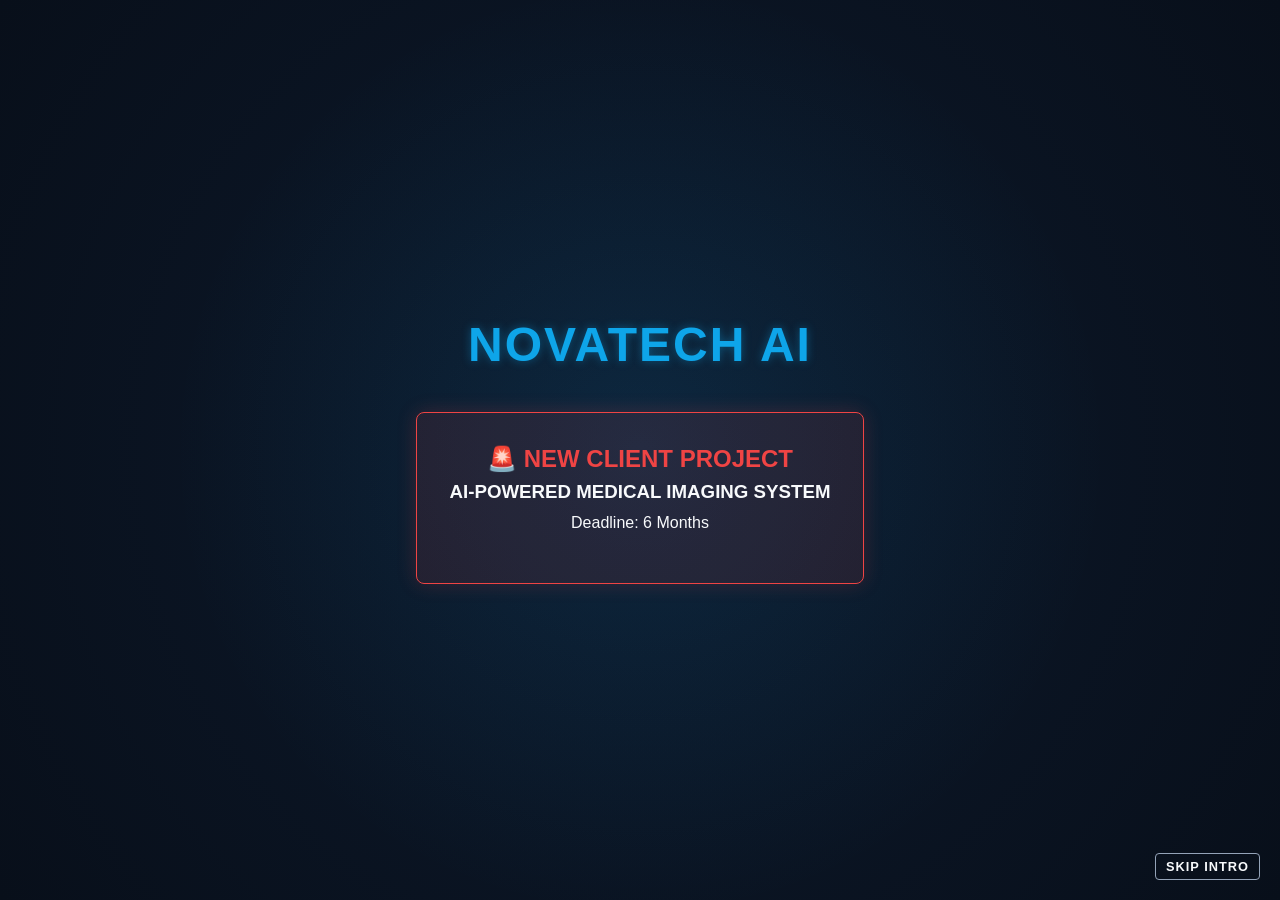
==== index.html @ 1eefa38f "Initial commit of HR COMMAND Workforce Simulation" ====
<!DOCTYPE html>
<html lang="en">
<head>
    <meta charset="UTF-8">
    <meta name="viewport" content="width=device-width, initial-scale=1.0">
    <title>HR COMMAND - NovaTech Workforce Simulation</title>
    <link rel="stylesheet" href="./css/style.css">
    <!-- No external font CDN: works fully offline. System font stack: Inter → Segoe UI → Roboto → Arial -->
</head>
<body>

    <!-- Intro Screen -->
    <div id="intro-screen" class="screen active">
        <div class="intro-content">
            <h1 class="logo">NOVATECH AI</h1>
            <div id="intro-notification" class="hidden">
                <div class="alert-box">
                    <h2>🚨 NEW CLIENT PROJECT</h2>
                    <h3>AI-POWERED MEDICAL IMAGING SYSTEM</h3>
                    <p>Deadline: 6 Months</p>
                </div>
            </div>
            <div id="intro-role" class="hidden">
                <h2>YOU ARE THE HR TEAM.</h2>
                <div class="actions">
                    <button id="btn-start-simulation" class="btn primary">START SIMULATION</button>
                </div>
            </div>
            <button id="btn-skip-intro" class="btn secondary small abs-bottom-right">SKIP INTRO</button>
        </div>
    </div>

    <!-- App Screen -->
    <div id="app-screen" class="screen hidden">
        <!-- Top Bar -->
        <header id="top-bar">
            <div class="stat-box">
                <div class="label">PROJECT</div>
                <div class="value">AI Medical Imaging</div>
            </div>
            <div class="stat-box">
                <div class="label">TIME</div>
                <div class="value" id="top-time">6 Months</div>
            </div>
            <div class="stat-box">
                <div class="label">BUDGET</div>
                <div class="value" id="top-budget">₹10,00,000</div>
            </div>
            <div class="stat-box">
                <div class="label">WORKFORCE STATUS</div>
                <div class="value" id="top-workforce">16 / 21 positions</div>
            </div>
            <button id="btn-classroom-mode" class="btn secondary small outline">CLASSROOM MODE</button>
        </header>

        <!-- Main Panel -->
        <main id="main-panel">
            <div id="dynamic-content">
                <!-- Content gets injected here by ui.js -->
            </div>
        </main>

        <!-- Terminal -->
        <footer id="terminal">
            <div id="terminal-output"></div>
            <div class="terminal-input-row">
                <span class="prompt">&gt;</span>
                <input type="text" id="command-input" placeholder="Type a command (e.g., 'help')..." autocomplete="off" spellcheck="false">
            </div>
        </footer>
    </div>

    <!-- Overlay / Modals -->
    <div id="modal-overlay" class="hidden">
        <div id="modal-content"></div>
        <button id="btn-close-modal" class="btn secondary">CLOSE</button>
    </div>

    <script src="./js/data.js"></script>
    <script src="./js/state.js"></script>
    <script src="./js/animations.js"></script>
    <script src="./js/simulation.js"></script>
    <script src="./js/ui.js"></script>
    <script src="./js/commands.js"></script>
    <script src="./js/app.js"></script>
</body>
</html>
---- css/style.css ----
:root {
    --bg-color: #080f1a;
    --panel-bg: rgba(15, 23, 42, 0.7);
    --panel-border: rgba(14, 165, 233, 0.2);
    --glass-border: rgba(255, 255, 255, 0.1);
    
    --primary: #0ea5e9;
    --primary-glow: rgba(14, 165, 233, 0.4);
    --secondary: #06b6d4;
    --success: #10b981;
    --warning: #f59e0b;
    --danger: #ef4444;
    
    --text-main: #f8fafc;
    --text-muted: #94a3b8;
    
    --font-stack: 'Inter', 'Segoe UI', Roboto, Arial, sans-serif;
}

* {
    box-sizing: border-box;
    margin: 0;
    padding: 0;
}

body {
    background-color: var(--bg-color);
    color: var(--text-main);
    font-family: var(--font-stack);
    overflow: hidden;
    display: flex;
    justify-content: center;
    align-items: center;
    height: 100vh;
    background-image: radial-gradient(circle at 50% 50%, #0d1a2d 0%, #080f1a 100%);
}

/* Base UI Components */
.hidden { display: none !important; }
.active { display: flex !important; }

.screen {
    width: 100%;
    height: 100%;
    position: absolute;
    top: 0; left: 0;
    display: flex;
    flex-direction: column;
}

/* Typography */
h1, h2, h3, h4 { font-weight: 600; margin-bottom: 0.5rem; }
h1.logo { font-weight: 800; font-size: 3rem; letter-spacing: 2px; color: var(--primary); text-shadow: 0 0 10px var(--primary-glow); }
p { margin-bottom: 1rem; line-height: 1.5; }

/* Buttons */
.btn {
    background: transparent;
    border: 1px solid var(--primary);
    color: var(--primary);
    padding: 10px 20px;
    font-size: 1rem;
    font-family: var(--font-stack);
    font-weight: 600;
    cursor: pointer;
    border-radius: 4px;
    transition: all 0.2s ease;
    text-transform: uppercase;
    letter-spacing: 1px;
}
.btn:hover:not(:disabled) {
    background: var(--primary);
    color: #fff;
    box-shadow: 0 0 15px var(--primary-glow);
}
.btn:disabled {
    opacity: 0.5;
    cursor: not-allowed;
    border-color: var(--text-muted);
    color: var(--text-muted);
}
.btn.primary {
    background: var(--primary);
    color: #fff;
}
.btn.primary:hover:not(:disabled) {
    background: #0284c7;
}
.btn.secondary { border-color: var(--text-muted); color: var(--text-main); }
.btn.secondary:hover:not(:disabled) { background: var(--text-muted); color: #000; }
.btn.small { padding: 5px 10px; font-size: 0.8rem; }
.btn.outline { background: transparent !important; }

/* Intro Screen */
#intro-screen {
    justify-content: center;
    align-items: center;
    text-align: center;
    background: radial-gradient(circle, rgba(14,165,233,0.1) 0%, transparent 60%);
}
.intro-content {
    display: flex;
    flex-direction: column;
    align-items: center;
    gap: 2rem;
    position: relative;
    width: 100%;
    height: 100%;
    justify-content: center;
}
.alert-box {
    background: rgba(239, 68, 68, 0.1);
    border: 1px solid var(--danger);
    padding: 2rem;
    border-radius: 8px;
    box-shadow: 0 0 20px rgba(239, 68, 68, 0.2);
    animation: pulse-danger 2s infinite;
}
.alert-box h2 { color: var(--danger); }
.abs-bottom-right { position: absolute; bottom: 20px; right: 20px; }

/* Top Bar */
#top-bar {
    height: 70px;
    background: var(--panel-bg);
    border-bottom: 1px solid var(--panel-border);
    display: flex;
    justify-content: space-between;
    align-items: center;
    padding: 0 2rem;
    backdrop-filter: blur(10px);
    flex-shrink: 0;
}
.stat-box { display: flex; flex-direction: column; gap: 4px; }
.stat-box .label { font-size: 0.75rem; color: var(--text-muted); text-transform: uppercase; letter-spacing: 1px; }
.stat-box .value { font-size: 1.25rem; font-weight: 600; color: var(--text-main); }

/* Main Panel */
#main-panel {
    flex: 1;
    overflow-y: auto;
    padding: 2rem;
    position: relative;
    display: flex;
    justify-content: center;
    align-items: flex-start;
}
#dynamic-content {
    width: 100%;
    max-width: 1000px;
    display: flex;
    flex-direction: column;
    gap: 1.5rem;
}

/* Glass Panels */
.panel {
    background: var(--panel-bg);
    border: 1px solid var(--glass-border);
    border-radius: 8px;
    padding: 1.5rem;
    backdrop-filter: blur(5px);
    box-shadow: 0 4px 6px rgba(0,0,0,0.3);
}
.panel-header {
    border-bottom: 1px solid var(--glass-border);
    padding-bottom: 0.5rem;
    margin-bottom: 1rem;
    color: var(--primary);
    text-transform: uppercase;
    font-size: 1.1rem;
}

/* Terminal */
#terminal {
    height: 180px;
    background: rgba(0, 0, 0, 0.8);
    border-top: 1px solid var(--primary);
    display: flex;
    flex-direction: column;
    padding: 10px 20px;
    font-family: 'Courier New', Courier, monospace;
    flex-shrink: 0;
}
#terminal-output {
    flex: 1;
    overflow-y: auto;
    display: flex;
    flex-direction: column;
    gap: 4px;
    font-size: 0.9rem;
    color: var(--secondary);
    margin-bottom: 10px;
}
.terminal-line { min-height: 1em; white-space: pre-wrap; word-break: break-word; }
.terminal-line.error { color: var(--danger); }
.terminal-line.success { color: var(--success); }
.terminal-line.warning { color: var(--warning); }
.terminal-input-row { display: flex; align-items: center; gap: 10px; }
.prompt { color: var(--primary); font-weight: bold; }
#command-input {
    flex: 1;
    background: transparent;
    border: none;
    color: #fff;
    font-family: inherit;
    font-size: 1rem;
    outline: none;
}

/* Modals */
#modal-overlay {
    position: fixed;
    top: 0; left: 0; width: 100%; height: 100%;
    background: rgba(0,0,0,0.85);
    backdrop-filter: blur(5px);
    z-index: 1000;
    display: flex;
    justify-content: center;
    align-items: flex-start;
    flex-direction: column;
    padding: 2rem;
    overflow-y: auto;
}
#modal-content {
    background: var(--panel-bg);
    border: 1px solid var(--primary);
    border-radius: 8px;
    padding: 2rem;
    max-width: 600px;
    width: 100%;
    margin: auto;
    margin-bottom: 1rem;
    box-shadow: 0 0 30px var(--primary-glow);
    max-height: 80vh;
    overflow-y: auto;
}

/* Specific UI elements */
.grid-2 { display: grid; grid-template-columns: 1fr 1fr; gap: 1rem; }
.grid-3 { display: grid; grid-template-columns: 1fr 1fr 1fr; gap: 1rem; }

.workforce-stats {
    display: flex;
    justify-content: space-around;
    align-items: center;
    padding: 1rem 0;
}
.stat-circle {
    display: flex;
    flex-direction: column;
    align-items: center;
    gap: 5px;
}
.stat-circle .num { font-size: 2.5rem; color: var(--primary); font-weight: bold; }

.skill-bar-container {
    display: flex;
    align-items: center;
    gap: 10px;
    margin-bottom: 5px;
}
.skill-label { width: 100px; font-size: 0.8rem; }
.skill-track {
    flex: 1;
    height: 8px;
    background: rgba(255,255,255,0.1);
    border-radius: 4px;
    overflow: hidden;
}
.skill-fill {
    height: 100%;
    background: var(--primary);
    width: 0%;
    transition: width 1s ease-out;
}
.skill-val { width: 30px; font-size: 0.8rem; text-align: right; }

.card {
    background: rgba(255,255,255,0.03);
    border: 1px solid var(--glass-border);
    border-radius: 6px;
    padding: 1rem;
    cursor: pointer;
    transition: all 0.2s;
}
.card:hover { border-color: var(--primary); background: rgba(14, 165, 233, 0.1); }
.card.selected { border-color: var(--success); box-shadow: 0 0 10px rgba(16, 185, 129, 0.4); }

.flex-center { display: flex; justify-content: center; align-items: center; text-align: center; }
.gap-1 { gap: 1rem; }
.gap-2 { gap: 2rem; }
.mt-1 { margin-top: 1rem; }
.text-center { text-align: center; }
.text-secondary { color: var(--secondary); }
.text-muted { color: var(--text-muted); }

/* Animations */
@keyframes pulse-danger {
    0% { box-shadow: 0 0 0 0 rgba(239, 68, 68, 0.4); }
    70% { box-shadow: 0 0 0 15px rgba(239, 68, 68, 0); }
    100% { box-shadow: 0 0 0 0 rgba(239, 68, 68, 0); }
}
@keyframes fade-in {
    from { opacity: 0; transform: translateY(10px); }
    to { opacity: 1; transform: translateY(0); }
}
.anim-fade-in { animation: fade-in 0.5s forwards; }

.text-danger { color: var(--danger); }
.text-success { color: var(--success); }
.text-warning { color: var(--warning); }
.text-primary { color: var(--primary); }

/* Classroom mode */
body.classroom-mode {
    font-size: 1.2rem;
}
body.classroom-mode .panel { padding: 2rem; }
body.classroom-mode h1, 
body.classroom-mode h2, 
body.classroom-mode h3 { font-size: 1.2em; }
body.classroom-mode #terminal { height: 250px; font-size: 1.1rem; }

.action-prompt {
    border-left: 4px solid var(--warning);
    padding: 1rem;
    background: rgba(245, 158, 11, 0.1);
    margin: 1.5rem 0;
}
.action-prompt h3 { color: var(--warning); margin-bottom: 0.5rem; text-transform: uppercase; }

/* Dashboard specifics */
.dashboard-grid {
    display: grid;
    grid-template-columns: repeat(4, 1fr);
    gap: 1rem;
}
.kpi-card {
    background: rgba(255,255,255,0.05);
    padding: 1rem;
    border-radius: 6px;
    border-left: 3px solid var(--primary);
}
.kpi-card .value { font-size: 1.8rem; font-weight: bold; margin-top: 5px; }

/* Funnel */
.funnel-stage {
    display: flex;
    justify-content: space-between;
    padding: 10px;
    background: rgba(255,255,255,0.05);
    margin-bottom: 5px;
    border-radius: 4px;
    transition: all 0.3s;
}
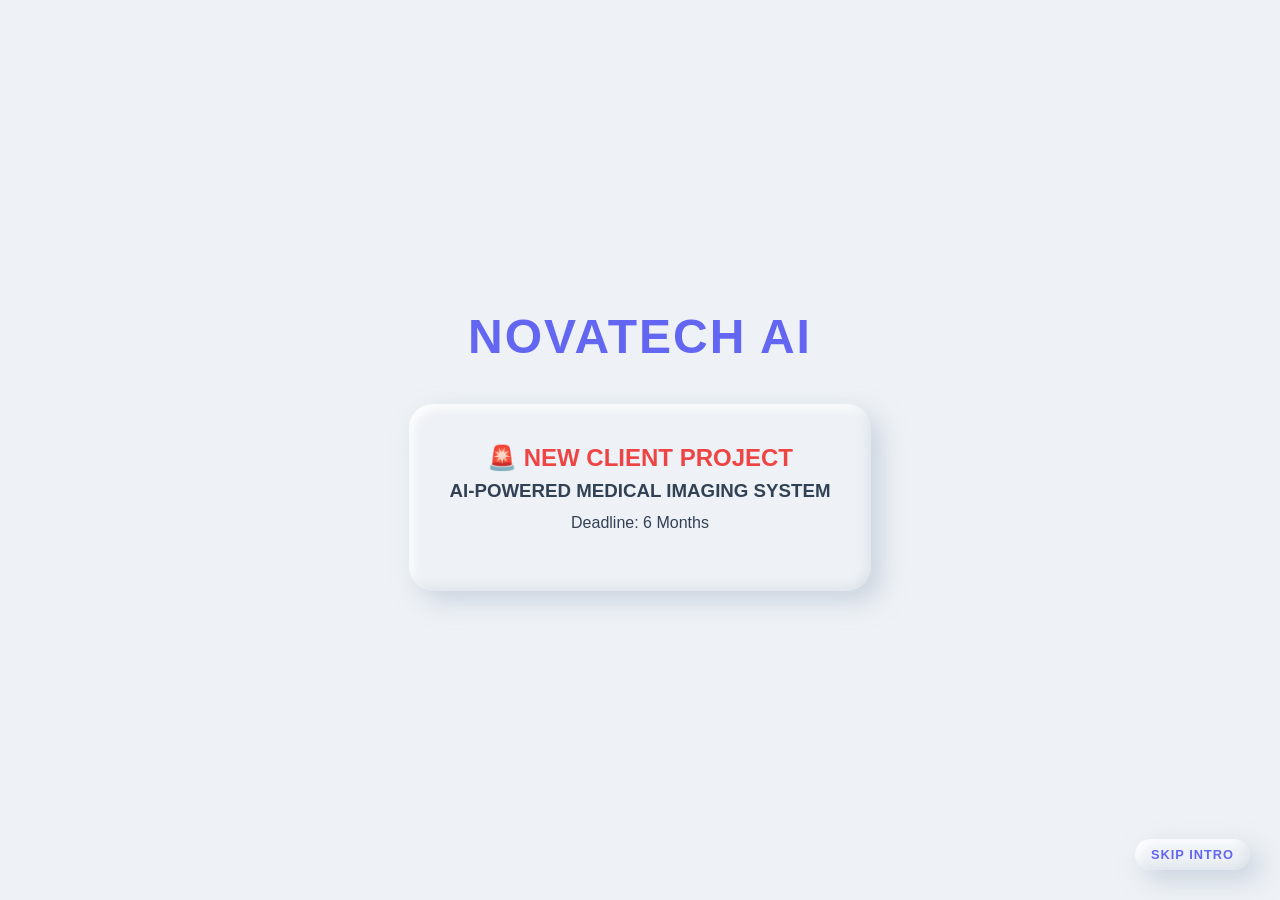
==== commit 8cea8cc9: "Update UI to claymorphism design and add employee morale feature" ====
--- a/index.html
+++ b/index.html
@@ -50,6 +50,10 @@
                 <div class="label">WORKFORCE STATUS</div>
                 <div class="value" id="top-workforce">16 / 21 positions</div>
             </div>
+            <div class="stat-box">
+                <div class="label">MORALE</div>
+                <div class="value" id="top-morale">85%</div>
+            </div>
             <button id="btn-classroom-mode" class="btn secondary small outline">CLASSROOM MODE</button>
         </header>
 
--- a/css/style.css
+++ b/css/style.css
@@ -1,19 +1,39 @@
 :root {
-    --bg-color: #080f1a;
-    --panel-bg: rgba(15, 23, 42, 0.7);
-    --panel-border: rgba(14, 165, 233, 0.2);
-    --glass-border: rgba(255, 255, 255, 0.1);
+    --bg-color: #eef2f6;
+    --panel-bg: #eef2f6;
     
-    --primary: #0ea5e9;
-    --primary-glow: rgba(14, 165, 233, 0.4);
-    --secondary: #06b6d4;
+    --primary: #10b981; /* Green from the reference toggle */
+    --primary-glow: rgba(16, 185, 129, 0.4);
+    --secondary: #6366f1; /* Indigo */
     --success: #10b981;
     --warning: #f59e0b;
     --danger: #ef4444;
     
-    --text-main: #f8fafc;
+    --text-main: #334155;
     --text-muted: #94a3b8;
     
+    --clay-radius: 24px;
+    --clay-radius-sm: 16px;
+    
+    /* Claymorphism shadows */
+    --clay-shadow: 
+        10px 10px 24px rgba(170, 182, 200, 0.5), 
+        inset -4px -4px 10px rgba(170, 182, 200, 0.25), 
+        inset 4px 4px 10px rgba(255, 255, 255, 1);
+        
+    --clay-shadow-hover: 
+        12px 12px 28px rgba(170, 182, 200, 0.6), 
+        inset -4px -4px 10px rgba(170, 182, 200, 0.25), 
+        inset 4px 4px 10px rgba(255, 255, 255, 1);
+        
+    --clay-shadow-active: 
+        inset 6px 6px 14px rgba(170, 182, 200, 0.5), 
+        inset -6px -6px 14px rgba(255, 255, 255, 1);
+        
+    --clay-shadow-flat: 
+        inset 2px 2px 5px rgba(170, 182, 200, 0.3), 
+        inset -2px -2px 5px rgba(255, 255, 255, 1);
+        
     --font-stack: 'Inter', 'Segoe UI', Roboto, Arial, sans-serif;
 }
 
@@ -32,7 +52,6 @@
     justify-content: center;
     align-items: center;
     height: 100vh;
-    background-image: radial-gradient(circle at 50% 50%, #0d1a2d 0%, #080f1a 100%);
 }
 
 /* Base UI Components */
@@ -49,54 +68,71 @@
 }
 
 /* Typography */
-h1, h2, h3, h4 { font-weight: 600; margin-bottom: 0.5rem; }
-h1.logo { font-weight: 800; font-size: 3rem; letter-spacing: 2px; color: var(--primary); text-shadow: 0 0 10px var(--primary-glow); }
-p { margin-bottom: 1rem; line-height: 1.5; }
+h1, h2, h3, h4 { font-weight: 700; margin-bottom: 0.5rem; color: var(--text-main); }
+h1.logo { font-weight: 800; font-size: 3rem; letter-spacing: 2px; color: var(--secondary); text-shadow: none; }
+p { margin-bottom: 1rem; line-height: 1.6; }
 
 /* Buttons */
 .btn {
-    background: transparent;
-    border: 1px solid var(--primary);
-    color: var(--primary);
-    padding: 10px 20px;
+    background: var(--panel-bg);
+    border: none;
+    color: var(--text-main);
+    padding: 12px 24px;
     font-size: 1rem;
     font-family: var(--font-stack);
-    font-weight: 600;
+    font-weight: 700;
     cursor: pointer;
-    border-radius: 4px;
+    border-radius: var(--clay-radius-sm);
     transition: all 0.2s ease;
     text-transform: uppercase;
     letter-spacing: 1px;
+    box-shadow: var(--clay-shadow);
 }
 .btn:hover:not(:disabled) {
-    background: var(--primary);
-    color: #fff;
-    box-shadow: 0 0 15px var(--primary-glow);
+    box-shadow: var(--clay-shadow-hover);
+    transform: translateY(-2px);
+}
+.btn:active:not(:disabled) {
+    box-shadow: var(--clay-shadow-active);
+    transform: translateY(0);
 }
 .btn:disabled {
-    opacity: 0.5;
+    opacity: 0.6;
     cursor: not-allowed;
-    border-color: var(--text-muted);
-    color: var(--text-muted);
+    box-shadow: var(--clay-shadow-flat);
 }
 .btn.primary {
     background: var(--primary);
     color: #fff;
+    /* Special clay shadow for primary colored button */
+    box-shadow: 
+        10px 10px 24px rgba(16, 185, 129, 0.3), 
+        inset -4px -4px 10px rgba(0, 0, 0, 0.1), 
+        inset 4px 4px 10px rgba(255, 255, 255, 0.4);
 }
 .btn.primary:hover:not(:disabled) {
-    background: #0284c7;
-}
-.btn.secondary { border-color: var(--text-muted); color: var(--text-main); }
-.btn.secondary:hover:not(:disabled) { background: var(--text-muted); color: #000; }
-.btn.small { padding: 5px 10px; font-size: 0.8rem; }
-.btn.outline { background: transparent !important; }
+    box-shadow: 
+        12px 12px 28px rgba(16, 185, 129, 0.4), 
+        inset -4px -4px 10px rgba(0, 0, 0, 0.1), 
+        inset 4px 4px 10px rgba(255, 255, 255, 0.4);
+}
+.btn.primary:active:not(:disabled) {
+    box-shadow: 
+        inset 6px 6px 14px rgba(0, 0, 0, 0.15), 
+        inset -6px -6px 14px rgba(255, 255, 255, 0.3);
+}
+.btn.secondary { 
+    color: var(--secondary); 
+}
+.btn.small { padding: 8px 16px; font-size: 0.8rem; }
+.btn.outline { background: transparent !important; box-shadow: none; border: 2px solid var(--secondary); color: var(--secondary); }
+.btn.outline:hover:not(:disabled) { background: var(--secondary) !important; color: #fff; }
 
 /* Intro Screen */
 #intro-screen {
     justify-content: center;
     align-items: center;
     text-align: center;
-    background: radial-gradient(circle, rgba(14,165,233,0.1) 0%, transparent 60%);
 }
 .intro-content {
     display: flex;
@@ -109,37 +145,44 @@
     justify-content: center;
 }
 .alert-box {
-    background: rgba(239, 68, 68, 0.1);
-    border: 1px solid var(--danger);
-    padding: 2rem;
-    border-radius: 8px;
-    box-shadow: 0 0 20px rgba(239, 68, 68, 0.2);
-    animation: pulse-danger 2s infinite;
+    background: var(--panel-bg);
+    border: none;
+    padding: 2.5rem;
+    border-radius: var(--clay-radius);
+    box-shadow: var(--clay-shadow);
 }
 .alert-box h2 { color: var(--danger); }
-.abs-bottom-right { position: absolute; bottom: 20px; right: 20px; }
+.abs-bottom-right { position: absolute; bottom: 30px; right: 30px; }
 
 /* Top Bar */
 #top-bar {
-    height: 70px;
-    background: var(--panel-bg);
-    border-bottom: 1px solid var(--panel-border);
+    height: 90px;
+    background: var(--panel-bg);
     display: flex;
     justify-content: space-between;
     align-items: center;
-    padding: 0 2rem;
-    backdrop-filter: blur(10px);
+    padding: 0 3rem;
     flex-shrink: 0;
-}
-.stat-box { display: flex; flex-direction: column; gap: 4px; }
-.stat-box .label { font-size: 0.75rem; color: var(--text-muted); text-transform: uppercase; letter-spacing: 1px; }
-.stat-box .value { font-size: 1.25rem; font-weight: 600; color: var(--text-main); }
+    box-shadow: 0 10px 24px rgba(170, 182, 200, 0.2);
+    z-index: 10;
+}
+.stat-box { 
+    display: flex; 
+    flex-direction: column; 
+    gap: 4px; 
+    background: var(--panel-bg);
+    padding: 10px 20px;
+    border-radius: var(--clay-radius-sm);
+    box-shadow: var(--clay-shadow-flat);
+}
+.stat-box .label { font-size: 0.75rem; color: var(--text-muted); text-transform: uppercase; font-weight: 700; letter-spacing: 1px; }
+.stat-box .value { font-size: 1.25rem; font-weight: 800; color: var(--secondary); }
 
 /* Main Panel */
 #main-panel {
     flex: 1;
     overflow-y: auto;
-    padding: 2rem;
+    padding: 3rem 2rem;
     position: relative;
     display: flex;
     justify-content: center;
@@ -147,73 +190,88 @@
 }
 #dynamic-content {
     width: 100%;
-    max-width: 1000px;
-    display: flex;
-    flex-direction: column;
-    gap: 1.5rem;
-}
-
-/* Glass Panels */
+    max-width: 1100px;
+    display: flex;
+    flex-direction: column;
+    gap: 2rem;
+}
+
+/* Clay Panels */
 .panel {
     background: var(--panel-bg);
-    border: 1px solid var(--glass-border);
-    border-radius: 8px;
-    padding: 1.5rem;
-    backdrop-filter: blur(5px);
-    box-shadow: 0 4px 6px rgba(0,0,0,0.3);
+    border: none;
+    border-radius: var(--clay-radius);
+    padding: 2.5rem;
+    box-shadow: var(--clay-shadow);
 }
 .panel-header {
-    border-bottom: 1px solid var(--glass-border);
-    padding-bottom: 0.5rem;
-    margin-bottom: 1rem;
-    color: var(--primary);
+    border-bottom: 2px solid rgba(170, 182, 200, 0.2);
+    padding-bottom: 1rem;
+    margin-bottom: 1.5rem;
+    color: var(--secondary);
     text-transform: uppercase;
-    font-size: 1.1rem;
+    font-size: 1.2rem;
+    font-weight: 800;
 }
 
 /* Terminal */
 #terminal {
-    height: 180px;
-    background: rgba(0, 0, 0, 0.8);
-    border-top: 1px solid var(--primary);
-    display: flex;
-    flex-direction: column;
-    padding: 10px 20px;
+    height: 220px;
+    background: var(--panel-bg);
+    border-top: none;
+    box-shadow: 0 -10px 24px rgba(170, 182, 200, 0.3);
+    display: flex;
+    flex-direction: column;
+    padding: 20px 30px;
     font-family: 'Courier New', Courier, monospace;
     flex-shrink: 0;
+    z-index: 10;
 }
 #terminal-output {
     flex: 1;
     overflow-y: auto;
     display: flex;
     flex-direction: column;
-    gap: 4px;
-    font-size: 0.9rem;
-    color: var(--secondary);
-    margin-bottom: 10px;
+    gap: 6px;
+    font-size: 0.95rem;
+    color: var(--text-main);
+    margin-bottom: 15px;
+    background: var(--bg-color);
+    padding: 15px;
+    border-radius: var(--clay-radius-sm);
+    box-shadow: var(--clay-shadow-active);
 }
 .terminal-line { min-height: 1em; white-space: pre-wrap; word-break: break-word; }
-.terminal-line.error { color: var(--danger); }
-.terminal-line.success { color: var(--success); }
-.terminal-line.warning { color: var(--warning); }
-.terminal-input-row { display: flex; align-items: center; gap: 10px; }
-.prompt { color: var(--primary); font-weight: bold; }
+.terminal-line.error { color: var(--danger); font-weight: bold; }
+.terminal-line.success { color: var(--success); font-weight: bold; }
+.terminal-line.warning { color: var(--warning); font-weight: bold; }
+.terminal-input-row { 
+    display: flex; 
+    align-items: center; 
+    gap: 15px;
+    background: var(--bg-color);
+    padding: 10px 20px;
+    border-radius: var(--clay-radius-sm);
+    box-shadow: var(--clay-shadow-flat);
+}
+.prompt { color: var(--secondary); font-weight: bold; font-size: 1.2rem; }
 #command-input {
     flex: 1;
     background: transparent;
     border: none;
-    color: #fff;
+    color: var(--text-main);
     font-family: inherit;
-    font-size: 1rem;
+    font-size: 1.1rem;
     outline: none;
+    font-weight: 600;
 }
 
 /* Modals */
 #modal-overlay {
     position: fixed;
     top: 0; left: 0; width: 100%; height: 100%;
-    background: rgba(0,0,0,0.85);
-    backdrop-filter: blur(5px);
+    background: rgba(238, 242, 246, 0.85);
+    backdrop-filter: blur(10px);
     z-index: 1000;
     display: flex;
     justify-content: center;
@@ -224,68 +282,93 @@
 }
 #modal-content {
     background: var(--panel-bg);
-    border: 1px solid var(--primary);
-    border-radius: 8px;
-    padding: 2rem;
-    max-width: 600px;
+    border: none;
+    border-radius: var(--clay-radius);
+    padding: 3rem;
+    max-width: 650px;
     width: 100%;
     margin: auto;
-    margin-bottom: 1rem;
-    box-shadow: 0 0 30px var(--primary-glow);
-    max-height: 80vh;
+    margin-bottom: 1.5rem;
+    box-shadow: var(--clay-shadow);
+    max-height: 85vh;
     overflow-y: auto;
 }
 
 /* Specific UI elements */
-.grid-2 { display: grid; grid-template-columns: 1fr 1fr; gap: 1rem; }
-.grid-3 { display: grid; grid-template-columns: 1fr 1fr 1fr; gap: 1rem; }
+.grid-2 { display: grid; grid-template-columns: 1fr 1fr; gap: 2rem; }
+.grid-3 { display: grid; grid-template-columns: 1fr 1fr 1fr; gap: 2rem; }
 
 .workforce-stats {
     display: flex;
     justify-content: space-around;
     align-items: center;
-    padding: 1rem 0;
+    padding: 1.5rem 0;
 }
 .stat-circle {
     display: flex;
     flex-direction: column;
     align-items: center;
+    justify-content: center;
     gap: 5px;
-}
-.stat-circle .num { font-size: 2.5rem; color: var(--primary); font-weight: bold; }
+    width: 90px;
+    height: 90px;
+    background: var(--panel-bg);
+    border-radius: 50%;
+    box-shadow: var(--clay-shadow);
+}
+.stat-circle .num { font-size: 1.8rem; color: var(--secondary); font-weight: 800; }
+.stat-circle .label { font-size: 0.7rem; color: var(--text-muted); font-weight: 700;}
 
 .skill-bar-container {
     display: flex;
     align-items: center;
-    gap: 10px;
-    margin-bottom: 5px;
-}
-.skill-label { width: 100px; font-size: 0.8rem; }
+    gap: 15px;
+    margin-bottom: 12px;
+}
+.skill-label { width: 110px; font-size: 0.85rem; font-weight: 600; color: var(--text-main); }
 .skill-track {
     flex: 1;
-    height: 8px;
-    background: rgba(255,255,255,0.1);
-    border-radius: 4px;
+    height: 14px;
+    background: var(--bg-color);
+    border-radius: 7px;
     overflow: hidden;
+    box-shadow: var(--clay-shadow-active);
 }
 .skill-fill {
     height: 100%;
     background: var(--primary);
     width: 0%;
-    transition: width 1s ease-out;
-}
-.skill-val { width: 30px; font-size: 0.8rem; text-align: right; }
+    transition: width 1s cubic-bezier(0.4, 0, 0.2, 1);
+    border-radius: 7px;
+    box-shadow: 
+        inset -2px -2px 5px rgba(0,0,0,0.1),
+        inset 2px 2px 5px rgba(255,255,255,0.4);
+}
+.skill-val { width: 35px; font-size: 0.85rem; text-align: right; font-weight: 700; color: var(--text-muted); }
 
 .card {
-    background: rgba(255,255,255,0.03);
-    border: 1px solid var(--glass-border);
-    border-radius: 6px;
-    padding: 1rem;
+    background: var(--panel-bg);
+    border: none;
+    border-radius: var(--clay-radius-sm);
+    padding: 1.5rem;
     cursor: pointer;
-    transition: all 0.2s;
-}
-.card:hover { border-color: var(--primary); background: rgba(14, 165, 233, 0.1); }
-.card.selected { border-color: var(--success); box-shadow: 0 0 10px rgba(16, 185, 129, 0.4); }
+    transition: all 0.3s cubic-bezier(0.4, 0, 0.2, 1);
+    box-shadow: var(--clay-shadow);
+}
+.card:hover { 
+    box-shadow: var(--clay-shadow-hover);
+    transform: translateY(-4px);
+}
+.card:active {
+    box-shadow: var(--clay-shadow-active);
+    transform: translateY(0);
+}
+.card.selected { 
+    box-shadow: 
+        10px 10px 24px rgba(16, 185, 129, 0.2), 
+        inset -4px -4px 10px rgba(0, 0, 0, 0.05), 
+        inset 4px 4px 10px rgba(255, 255, 255, 1);
+}
 
 .flex-center { display: flex; justify-content: center; align-items: center; text-align: center; }
 .gap-1 { gap: 1rem; }
@@ -294,63 +377,67 @@
 .text-center { text-align: center; }
 .text-secondary { color: var(--secondary); }
 .text-muted { color: var(--text-muted); }
-
-/* Animations */
-@keyframes pulse-danger {
-    0% { box-shadow: 0 0 0 0 rgba(239, 68, 68, 0.4); }
-    70% { box-shadow: 0 0 0 15px rgba(239, 68, 68, 0); }
-    100% { box-shadow: 0 0 0 0 rgba(239, 68, 68, 0); }
-}
-@keyframes fade-in {
-    from { opacity: 0; transform: translateY(10px); }
-    to { opacity: 1; transform: translateY(0); }
-}
-.anim-fade-in { animation: fade-in 0.5s forwards; }
-
 .text-danger { color: var(--danger); }
 .text-success { color: var(--success); }
 .text-warning { color: var(--warning); }
 .text-primary { color: var(--primary); }
 
+/* Animations */
+@keyframes fade-in {
+    from { opacity: 0; transform: translateY(15px); }
+    to { opacity: 1; transform: translateY(0); }
+}
+.anim-fade-in { animation: fade-in 0.6s cubic-bezier(0.4, 0, 0.2, 1) forwards; }
+
 /* Classroom mode */
 body.classroom-mode {
-    font-size: 1.2rem;
-}
-body.classroom-mode .panel { padding: 2rem; }
+    font-size: 1.25rem;
+}
+body.classroom-mode .panel { padding: 3rem; }
 body.classroom-mode h1, 
 body.classroom-mode h2, 
-body.classroom-mode h3 { font-size: 1.2em; }
-body.classroom-mode #terminal { height: 250px; font-size: 1.1rem; }
+body.classroom-mode h3 { font-size: 1.3em; }
+body.classroom-mode #terminal { height: 280px; font-size: 1.15rem; }
+body.classroom-mode .btn { font-size: 1.1rem; padding: 14px 28px; }
 
 .action-prompt {
-    border-left: 4px solid var(--warning);
-    padding: 1rem;
-    background: rgba(245, 158, 11, 0.1);
-    margin: 1.5rem 0;
-}
-.action-prompt h3 { color: var(--warning); margin-bottom: 0.5rem; text-transform: uppercase; }
+    background: var(--panel-bg);
+    padding: 2rem;
+    margin: 2rem 0;
+    border-radius: var(--clay-radius);
+    box-shadow: var(--clay-shadow);
+}
+.action-prompt h3 { color: var(--secondary); margin-bottom: 0.8rem; text-transform: uppercase; }
 
 /* Dashboard specifics */
 .dashboard-grid {
     display: grid;
     grid-template-columns: repeat(4, 1fr);
-    gap: 1rem;
+    gap: 1.5rem;
 }
 .kpi-card {
-    background: rgba(255,255,255,0.05);
-    padding: 1rem;
-    border-radius: 6px;
-    border-left: 3px solid var(--primary);
-}
-.kpi-card .value { font-size: 1.8rem; font-weight: bold; margin-top: 5px; }
+    background: var(--panel-bg);
+    padding: 1.5rem;
+    border-radius: var(--clay-radius-sm);
+    box-shadow: var(--clay-shadow);
+    display: flex;
+    flex-direction: column;
+    align-items: center;
+    text-align: center;
+}
+.kpi-card .label { color: var(--text-muted); font-size: 0.85rem; font-weight: 700; text-transform: uppercase; margin-bottom: 8px;}
+.kpi-card .value { font-size: 2.2rem; font-weight: 800; }
 
 /* Funnel */
 .funnel-stage {
     display: flex;
     justify-content: space-between;
-    padding: 10px;
-    background: rgba(255,255,255,0.05);
-    margin-bottom: 5px;
-    border-radius: 4px;
-    transition: all 0.3s;
-}
+    align-items: center;
+    padding: 15px 20px;
+    background: var(--panel-bg);
+    margin-bottom: 12px;
+    border-radius: var(--clay-radius-sm);
+    box-shadow: var(--clay-shadow-flat);
+    font-weight: 600;
+}
+.funnel-stage span:first-child { color: var(--text-muted); }
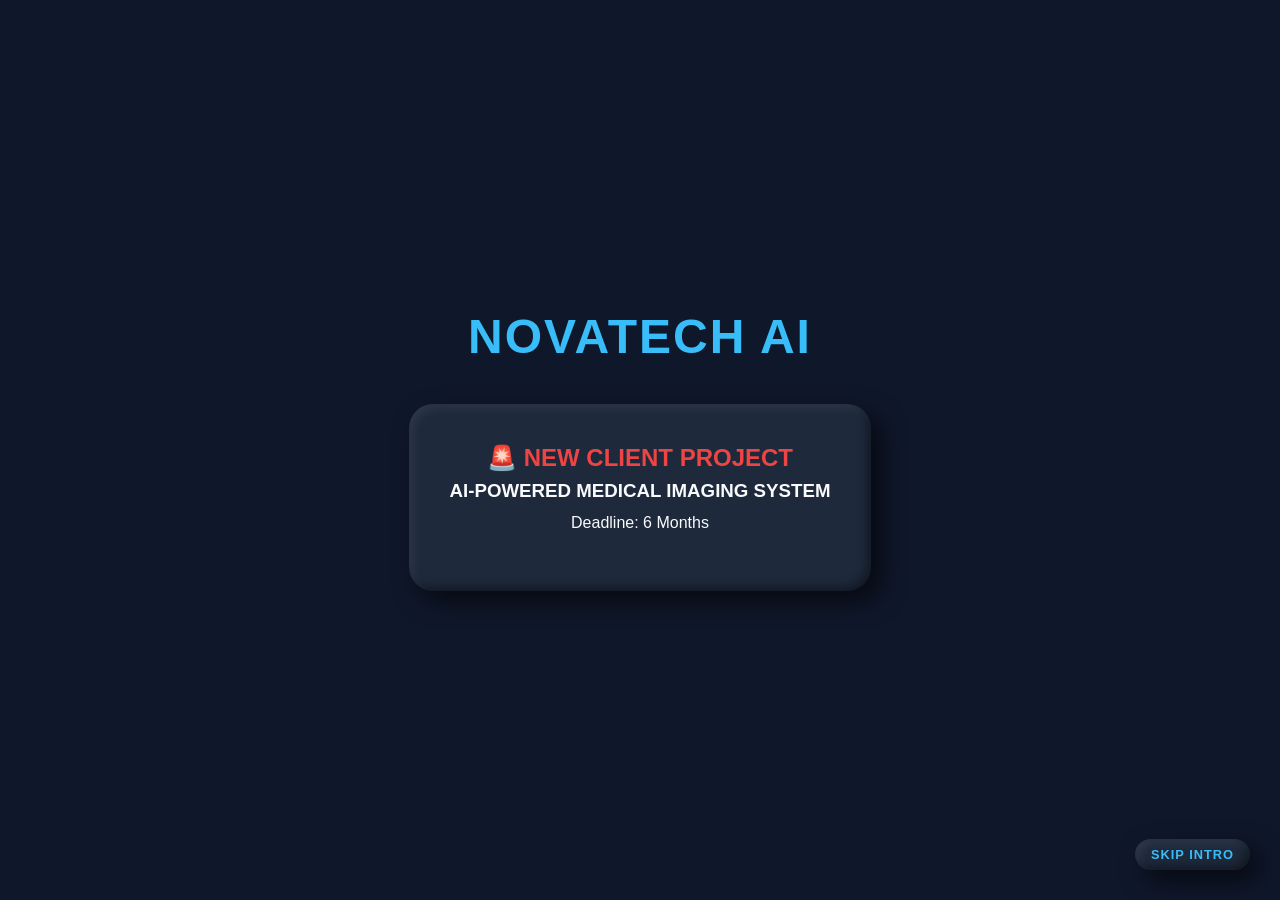
==== commit 6f46c1fa: "Update colors for projector contrast and add terminal toggle" ====
--- a/index.html
+++ b/index.html
@@ -54,7 +54,10 @@
                 <div class="label">MORALE</div>
                 <div class="value" id="top-morale">85%</div>
             </div>
-            <button id="btn-classroom-mode" class="btn secondary small outline">CLASSROOM MODE</button>
+            <div style="display:flex; gap:10px;">
+                <button id="btn-toggle-terminal" class="btn secondary small outline">💻 TERMINAL</button>
+                <button id="btn-classroom-mode" class="btn secondary small outline">CLASSROOM MODE</button>
+            </div>
         </header>
 
         <!-- Main Panel -->
--- a/css/style.css
+++ b/css/style.css
@@ -1,38 +1,38 @@
 :root {
-    --bg-color: #eef2f6;
-    --panel-bg: #eef2f6;
-    
-    --primary: #10b981; /* Green from the reference toggle */
+    --bg-color: #0f172a; /* Slate 900 */
+    --panel-bg: #1e293b; /* Slate 800 */
+    
+    --primary: #10b981; 
     --primary-glow: rgba(16, 185, 129, 0.4);
-    --secondary: #6366f1; /* Indigo */
+    --secondary: #38bdf8; /* Sky blue for contrast */
     --success: #10b981;
     --warning: #f59e0b;
     --danger: #ef4444;
     
-    --text-main: #334155;
+    --text-main: #f8fafc;
     --text-muted: #94a3b8;
     
     --clay-radius: 24px;
     --clay-radius-sm: 16px;
     
-    /* Claymorphism shadows */
+    /* Claymorphism shadows optimized for dark mode (Projector friendly) */
     --clay-shadow: 
-        10px 10px 24px rgba(170, 182, 200, 0.5), 
-        inset -4px -4px 10px rgba(170, 182, 200, 0.25), 
-        inset 4px 4px 10px rgba(255, 255, 255, 1);
+        10px 10px 24px rgba(0, 0, 0, 0.6), 
+        inset -4px -4px 10px rgba(0, 0, 0, 0.4), 
+        inset 4px 4px 10px rgba(255, 255, 255, 0.08);
         
     --clay-shadow-hover: 
-        12px 12px 28px rgba(170, 182, 200, 0.6), 
-        inset -4px -4px 10px rgba(170, 182, 200, 0.25), 
-        inset 4px 4px 10px rgba(255, 255, 255, 1);
+        12px 12px 28px rgba(0, 0, 0, 0.7), 
+        inset -4px -4px 10px rgba(0, 0, 0, 0.4), 
+        inset 4px 4px 10px rgba(255, 255, 255, 0.1);
         
     --clay-shadow-active: 
-        inset 6px 6px 14px rgba(170, 182, 200, 0.5), 
-        inset -6px -6px 14px rgba(255, 255, 255, 1);
+        inset 6px 6px 14px rgba(0, 0, 0, 0.6), 
+        inset -6px -6px 14px rgba(255, 255, 255, 0.05);
         
     --clay-shadow-flat: 
-        inset 2px 2px 5px rgba(170, 182, 200, 0.3), 
-        inset -2px -2px 5px rgba(255, 255, 255, 1);
+        inset 2px 2px 5px rgba(0, 0, 0, 0.5), 
+        inset -2px -2px 5px rgba(255, 255, 255, 0.05);
         
     --font-stack: 'Inter', 'Segoe UI', Roboto, Arial, sans-serif;
 }
@@ -106,20 +106,20 @@
     color: #fff;
     /* Special clay shadow for primary colored button */
     box-shadow: 
-        10px 10px 24px rgba(16, 185, 129, 0.3), 
-        inset -4px -4px 10px rgba(0, 0, 0, 0.1), 
-        inset 4px 4px 10px rgba(255, 255, 255, 0.4);
+        10px 10px 24px rgba(0, 0, 0, 0.4), 
+        inset -4px -4px 10px rgba(0, 0, 0, 0.2), 
+        inset 4px 4px 10px rgba(255, 255, 255, 0.2);
 }
 .btn.primary:hover:not(:disabled) {
     box-shadow: 
-        12px 12px 28px rgba(16, 185, 129, 0.4), 
-        inset -4px -4px 10px rgba(0, 0, 0, 0.1), 
-        inset 4px 4px 10px rgba(255, 255, 255, 0.4);
+        12px 12px 28px rgba(0, 0, 0, 0.5), 
+        inset -4px -4px 10px rgba(0, 0, 0, 0.2), 
+        inset 4px 4px 10px rgba(255, 255, 255, 0.3);
 }
 .btn.primary:active:not(:disabled) {
     box-shadow: 
-        inset 6px 6px 14px rgba(0, 0, 0, 0.15), 
-        inset -6px -6px 14px rgba(255, 255, 255, 0.3);
+        inset 6px 6px 14px rgba(0, 0, 0, 0.3), 
+        inset -6px -6px 14px rgba(255, 255, 255, 0.1);
 }
 .btn.secondary { 
     color: var(--secondary); 
@@ -441,3 +441,33 @@
     font-weight: 600;
 }
 .funnel-stage span:first-child { color: var(--text-muted); }
+
+/* Mobile Responsiveness */
+@media (max-width: 850px) {
+    #top-bar { padding: 10px; height: auto; flex-wrap: wrap; gap: 10px; justify-content: center; }
+    .stat-box { padding: 5px 10px; }
+    .stat-box .value { font-size: 1rem; }
+    .stat-box .label { font-size: 0.6rem; }
+    h1.logo { font-size: 2rem; }
+    
+    #main-panel { padding: 1rem; }
+    .panel { padding: 1.5rem; }
+    
+    .grid-2, .grid-3 { grid-template-columns: 1fr !important; gap: 1rem; }
+    
+    #terminal { height: 250px; padding: 10px; }
+    .prompt { font-size: 1rem; }
+    #command-input { font-size: 0.95rem; }
+    
+    .dashboard-grid { grid-template-columns: repeat(2, 1fr) !important; gap: 1rem; }
+    
+    #modal-content { padding: 1.5rem; }
+}
+
+@media (max-width: 480px) {
+    .dashboard-grid { grid-template-columns: 1fr !important; }
+    .stat-circle { width: 70px; height: 70px; }
+    .stat-circle .num { font-size: 1.4rem; }
+    .btn { width: 100%; margin-bottom: 5px; }
+}
+
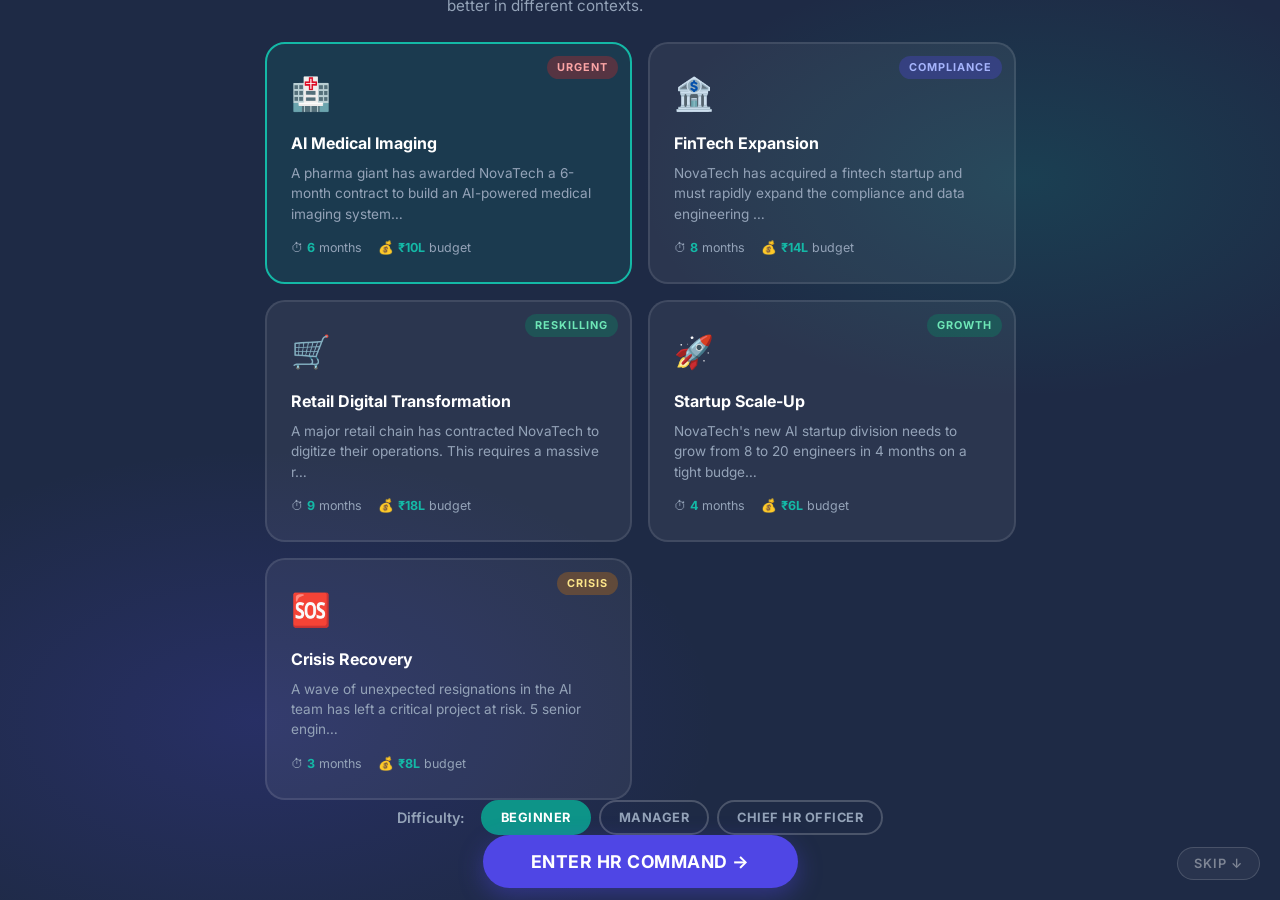
==== commit 3def02d6: "MAJOR: Complete rebuild — NOVA HR COMMAND Strategy Simulator - 5 full scenarios (AI Medical, FinTech" ====
--- a/index.html
+++ b/index.html
@@ -3,92 +3,202 @@
 <head>
     <meta charset="UTF-8">
     <meta name="viewport" content="width=device-width, initial-scale=1.0">
-    <title>HR COMMAND - NovaTech Workforce Simulation</title>
+    <title>NOVA HR COMMAND — Workforce Strategy Simulator</title>
+    <meta name="description" content="An interactive HR strategy simulator for college Business Intelligence seminars. Play as HR Manager of NovaTech and solve real workforce challenges.">
     <link rel="stylesheet" href="./css/style.css">
-    <!-- No external font CDN: works fully offline. System font stack: Inter → Segoe UI → Roboto → Arial -->
+    <!-- Google Fonts via preconnect for performance, with system fallback -->
+    <link rel="preconnect" href="https://fonts.googleapis.com">
+    <link rel="preconnect" href="https://fonts.gstatic.com" crossorigin>
+    <link href="https://fonts.googleapis.com/css2?family=Inter:wght@400;500;600;700;800&display=swap" rel="stylesheet">
 </head>
 <body>
 
-    <!-- Intro Screen -->
-    <div id="intro-screen" class="screen active">
-        <div class="intro-content">
-            <h1 class="logo">NOVATECH AI</h1>
-            <div id="intro-notification" class="hidden">
-                <div class="alert-box">
-                    <h2>🚨 NEW CLIENT PROJECT</h2>
-                    <h3>AI-POWERED MEDICAL IMAGING SYSTEM</h3>
-                    <p>Deadline: 6 Months</p>
-                </div>
-            </div>
-            <div id="intro-role" class="hidden">
-                <h2>YOU ARE THE HR TEAM.</h2>
-                <div class="actions">
-                    <button id="btn-start-simulation" class="btn primary">START SIMULATION</button>
-                </div>
-            </div>
-            <button id="btn-skip-intro" class="btn secondary small abs-bottom-right">SKIP INTRO</button>
+<!-- ═══════════════════════════════════════════
+     INTRO SCREEN
+═══════════════════════════════════════════ -->
+<div id="intro-screen" class="screen active">
+    <div class="intro-bg"></div>
+    <div class="intro-content">
+        <div id="intro-logo" class="intro-logo hidden">
+            <div class="logo-badge">NOVA</div>
+            <div class="logo-text">HR <span>COMMAND</span></div>
+            <div class="logo-sub">Workforce Strategy Simulator</div>
+        </div>
+
+        <div id="intro-scenario-picker" class="hidden">
+            <h2 class="intro-pick-title">Choose Your Scenario</h2>
+            <p class="intro-pick-sub">Each scenario presents a unique HR challenge. Different strategies work better in different contexts.</p>
+            <div class="scenario-grid" id="scenario-grid"></div>
+            <div class="intro-difficulty">
+                <span class="intro-pick-label">Difficulty:</span>
+                <div class="diff-btns">
+                    <button class="diff-btn active" data-diff="beginner">BEGINNER</button>
+                    <button class="diff-btn" data-diff="manager">MANAGER</button>
+                    <button class="diff-btn" data-diff="chro">CHIEF HR OFFICER</button>
+                </div>
+            </div>
+            <div class="intro-actions">
+                <button id="btn-start-simulation" class="btn-hero">ENTER HR COMMAND →</button>
+                <button id="btn-random-scenario" class="btn-secondary-outline">🎲 RANDOM SCENARIO</button>
+            </div>
+        </div>
+
+        <div id="intro-journey" class="hidden">
+            <h3 class="journey-title">MY HR JOURNEY</h3>
+            <div id="journey-stats" class="journey-stats"></div>
         </div>
     </div>
-
-    <!-- App Screen -->
-    <div id="app-screen" class="screen hidden">
-        <!-- Top Bar -->
+    <button id="btn-skip-intro" class="skip-btn">SKIP ↓</button>
+</div>
+
+<!-- ═══════════════════════════════════════════
+     APP SCREEN
+═══════════════════════════════════════════ -->
+<div id="app-screen" class="screen hidden">
+
+    <!-- SIDEBAR -->
+    <aside id="sidebar">
+        <div class="sidebar-brand">
+            <div class="sidebar-logo">NOVA</div>
+            <div class="sidebar-brand-text">HR COMMAND</div>
+        </div>
+        <nav class="sidebar-nav" id="sidebar-nav">
+            <a href="#" class="nav-item" data-phase="1" id="nav-1">
+                <span class="nav-icon">📋</span>
+                <span class="nav-label">Business Demand</span>
+            </a>
+            <a href="#" class="nav-item" data-phase="2" id="nav-2">
+                <span class="nav-icon">📊</span>
+                <span class="nav-label">Workforce Planning</span>
+            </a>
+            <a href="#" class="nav-item" data-phase="3" id="nav-3">
+                <span class="nav-icon">🔍</span>
+                <span class="nav-label">Talent Intelligence</span>
+            </a>
+            <a href="#" class="nav-item" data-phase="4" id="nav-4">
+                <span class="nav-icon">🎯</span>
+                <span class="nav-label">HR Strategy</span>
+            </a>
+            <a href="#" class="nav-item" data-phase="5" id="nav-5">
+                <span class="nav-icon">🌐</span>
+                <span class="nav-label">Recruitment</span>
+            </a>
+            <a href="#" class="nav-item" data-phase="6" id="nav-6">
+                <span class="nav-icon">👥</span>
+                <span class="nav-label">Selection</span>
+            </a>
+            <a href="#" class="nav-item" data-phase="7" id="nav-7">
+                <span class="nav-icon">🎓</span>
+                <span class="nav-label">Training &amp; Dev</span>
+            </a>
+            <a href="#" class="nav-item" data-phase="8" id="nav-8">
+                <span class="nav-icon">⚡</span>
+                <span class="nav-label">HR Events</span>
+            </a>
+            <a href="#" class="nav-item" data-phase="9" id="nav-9">
+                <span class="nav-icon">📈</span>
+                <span class="nav-label">Final Report</span>
+            </a>
+        </nav>
+        <div class="sidebar-footer">
+            <button id="btn-classroom-mode" class="sidebar-action-btn">🎓 Classroom Mode</button>
+            <button id="btn-toggle-terminal" class="sidebar-action-btn">💻 Terminal</button>
+            <button id="btn-reset" class="sidebar-action-btn danger">↩ Restart</button>
+        </div>
+    </aside>
+
+    <!-- MAIN AREA -->
+    <div class="app-main" id="app-main">
+
+        <!-- TOP BAR -->
         <header id="top-bar">
-            <div class="stat-box">
-                <div class="label">PROJECT</div>
-                <div class="value">AI Medical Imaging</div>
-            </div>
-            <div class="stat-box">
-                <div class="label">TIME</div>
-                <div class="value" id="top-time">6 Months</div>
-            </div>
-            <div class="stat-box">
-                <div class="label">BUDGET</div>
-                <div class="value" id="top-budget">₹10,00,000</div>
-            </div>
-            <div class="stat-box">
-                <div class="label">WORKFORCE STATUS</div>
-                <div class="value" id="top-workforce">16 / 21 positions</div>
-            </div>
-            <div class="stat-box">
-                <div class="label">MORALE</div>
-                <div class="value" id="top-morale">85%</div>
-            </div>
-            <div style="display:flex; gap:10px;">
-                <button id="btn-toggle-terminal" class="btn secondary small outline">💻 TERMINAL</button>
-                <button id="btn-classroom-mode" class="btn secondary small outline">CLASSROOM MODE</button>
+            <div class="topbar-left">
+                <button id="btn-sidebar-toggle" class="sidebar-toggle-btn" aria-label="Toggle Sidebar">☰</button>
+                <div id="scenario-badge" class="scenario-badge"></div>
+                <div id="phase-label" class="phase-label">Phase 1 — Business Demand</div>
+            </div>
+            <div class="topbar-kpis">
+                <div class="kpi-pill" id="kpi-budget">
+                    <span class="kpi-icon">💰</span>
+                    <span class="kpi-label">Budget</span>
+                    <span class="kpi-val" id="kpi-budget-val">₹10,00,000</span>
+                </div>
+                <div class="kpi-pill" id="kpi-time">
+                    <span class="kpi-icon">⏱</span>
+                    <span class="kpi-label">Time</span>
+                    <span class="kpi-val" id="kpi-time-val">6 Months</span>
+                </div>
+                <div class="kpi-pill" id="kpi-morale">
+                    <span class="kpi-icon">💚</span>
+                    <span class="kpi-label">Morale</span>
+                    <span class="kpi-val" id="kpi-morale-val">85%</span>
+                </div>
+                <div class="kpi-pill" id="kpi-readiness">
+                    <span class="kpi-icon">🎯</span>
+                    <span class="kpi-label">Readiness</span>
+                    <span class="kpi-val" id="kpi-readiness-val">0%</span>
+                </div>
             </div>
         </header>
 
-        <!-- Main Panel -->
+        <!-- TIMELINE BAR -->
+        <div id="timeline-bar">
+            <div class="timeline-track" id="timeline-track"></div>
+        </div>
+
+        <!-- MAIN CONTENT -->
         <main id="main-panel">
-            <div id="dynamic-content">
-                <!-- Content gets injected here by ui.js -->
-            </div>
+            <div id="dynamic-content"></div>
         </main>
 
-        <!-- Terminal -->
-        <footer id="terminal">
+        <!-- OBJECTIVE BAR -->
+        <div id="objective-bar">
+            <span class="obj-label">CURRENT OBJECTIVE</span>
+            <span id="objective-text">Review the incoming business demand and understand what NovaTech needs.</span>
+        </div>
+
+        <!-- TERMINAL (hidden by default) -->
+        <footer id="terminal" class="hidden">
+            <div class="terminal-header">
+                <span class="terminal-title">⚡ ADVANCED COMMAND MODE</span>
+                <span class="terminal-hint">Type <strong>help</strong> for commands</span>
+            </div>
             <div id="terminal-output"></div>
             <div class="terminal-input-row">
                 <span class="prompt">&gt;</span>
-                <input type="text" id="command-input" placeholder="Type a command (e.g., 'help')..." autocomplete="off" spellcheck="false">
+                <input type="text" id="command-input" placeholder="enter command..." autocomplete="off" spellcheck="false">
             </div>
         </footer>
     </div>
 
-    <!-- Overlay / Modals -->
-    <div id="modal-overlay" class="hidden">
+    <!-- RIGHT SCORECARD PANEL (desktop only) -->
+    <aside id="scorecard-panel">
+        <div class="scorecard-title">LIVE SCORECARD</div>
+        <div class="scorecard-items" id="scorecard-items"></div>
+        <div class="event-feed-title">EVENT LOG</div>
+        <div class="event-feed" id="event-feed"></div>
+    </aside>
+</div>
+
+<!-- MODAL OVERLAY -->
+<div id="modal-overlay" class="hidden">
+    <div id="modal-box">
+        <button id="btn-close-modal" class="modal-close">✕</button>
         <div id="modal-content"></div>
-        <button id="btn-close-modal" class="btn secondary">CLOSE</button>
     </div>
-
-    <script src="./js/data.js"></script>
-    <script src="./js/state.js"></script>
-    <script src="./js/animations.js"></script>
-    <script src="./js/simulation.js"></script>
-    <script src="./js/ui.js"></script>
-    <script src="./js/commands.js"></script>
-    <script src="./js/app.js"></script>
+</div>
+
+<!-- NOTIFICATION TOAST -->
+<div id="toast-container"></div>
+
+<!-- SCRIPTS (order matters) -->
+<script src="./js/scenarios.js"></script>
+<script src="./js/state.js"></script>
+<script src="./js/engine.js"></script>
+<script src="./js/events.js"></script>
+<script src="./js/ui.js"></script>
+<script src="./js/charts.js"></script>
+<script src="./js/terminal.js"></script>
+<script src="./js/app.js"></script>
 </body>
 </html>
--- a/css/style.css
+++ b/css/style.css
@@ -1,473 +1,1396 @@
+/* ═══════════════════════════════════════════════════════════
+   NOVA HR COMMAND — Design System
+   Premium SaaS Dashboard × Strategy Simulator × BI Dashboard
+═══════════════════════════════════════════════════════════ */
+
+/* ── DESIGN TOKENS ──────────────────────────────────────── */
 :root {
-    --bg-color: #0f172a; /* Slate 900 */
-    --panel-bg: #1e293b; /* Slate 800 */
-    
-    --primary: #10b981; 
-    --primary-glow: rgba(16, 185, 129, 0.4);
-    --secondary: #38bdf8; /* Sky blue for contrast */
-    --success: #10b981;
-    --warning: #f59e0b;
-    --danger: #ef4444;
-    
-    --text-main: #f8fafc;
-    --text-muted: #94a3b8;
-    
-    --clay-radius: 24px;
-    --clay-radius-sm: 16px;
-    
-    /* Claymorphism shadows optimized for dark mode (Projector friendly) */
-    --clay-shadow: 
-        10px 10px 24px rgba(0, 0, 0, 0.6), 
-        inset -4px -4px 10px rgba(0, 0, 0, 0.4), 
-        inset 4px 4px 10px rgba(255, 255, 255, 0.08);
-        
-    --clay-shadow-hover: 
-        12px 12px 28px rgba(0, 0, 0, 0.7), 
-        inset -4px -4px 10px rgba(0, 0, 0, 0.4), 
-        inset 4px 4px 10px rgba(255, 255, 255, 0.1);
-        
-    --clay-shadow-active: 
-        inset 6px 6px 14px rgba(0, 0, 0, 0.6), 
-        inset -6px -6px 14px rgba(255, 255, 255, 0.05);
-        
-    --clay-shadow-flat: 
-        inset 2px 2px 5px rgba(0, 0, 0, 0.5), 
-        inset -2px -2px 5px rgba(255, 255, 255, 0.05);
-        
-    --font-stack: 'Inter', 'Segoe UI', Roboto, Arial, sans-serif;
-}
-
-* {
-    box-sizing: border-box;
-    margin: 0;
-    padding: 0;
-}
-
+  /* Color Palette — Projector & screen optimized */
+  --bg:          #f0f2f5;
+  --surface:     #ffffff;
+  --surface-2:   #f7f9fc;
+  --surface-3:   #edf0f5;
+  --border:      #e2e8f0;
+  --border-focus:#4f46e5;
+
+  --navy:        #1e2a45;
+  --navy-light:  #2d3f63;
+  --teal:        #0d9488;
+  --teal-light:  #14b8a6;
+  --violet:      #4f46e5;
+  --violet-light:#818cf8;
+  --amber:       #d97706;
+  --amber-light: #f59e0b;
+  --coral:       #dc2626;
+  --coral-light: #ef4444;
+  --emerald:     #059669;
+  --emerald-light:#10b981;
+  --slate:       #64748b;
+  --slate-light: #94a3b8;
+
+  /* Semantic aliases */
+  --primary:     var(--navy);
+  --accent:      var(--violet);
+  --success:     var(--emerald);
+  --warning:     var(--amber);
+  --danger:      var(--coral);
+  --info:        var(--teal);
+  --text-main:   #1e293b;
+  --text-muted:  #64748b;
+  --text-light:  #94a3b8;
+
+  /* Typography */
+  --font: 'Inter', 'Segoe UI', system-ui, -apple-system, sans-serif;
+  --font-mono: 'Fira Code', 'Cascadia Code', 'Courier New', monospace;
+
+  /* Spacing */
+  --radius-sm: 8px;
+  --radius:    12px;
+  --radius-lg: 20px;
+  --radius-xl: 28px;
+
+  /* Shadows */
+  --shadow-sm: 0 1px 3px rgba(0,0,0,0.08), 0 1px 2px rgba(0,0,0,0.04);
+  --shadow:    0 4px 12px rgba(0,0,0,0.08), 0 2px 4px rgba(0,0,0,0.04);
+  --shadow-lg: 0 16px 40px rgba(0,0,0,0.12), 0 4px 8px rgba(0,0,0,0.06);
+  --shadow-xl: 0 24px 64px rgba(0,0,0,0.16);
+
+  /* Layout */
+  --sidebar-w: 240px;
+  --scorecard-w: 220px;
+  --topbar-h: 60px;
+  --timeline-h: 44px;
+  --obj-h: 44px;
+  --terminal-h: 220px;
+
+  /* Transitions */
+  --ease: cubic-bezier(0.4, 0, 0.2, 1);
+}
+
+/* ── RESET ──────────────────────────────────────────────── */
+*, *::before, *::after { box-sizing: border-box; margin: 0; padding: 0; }
+html { font-size: 16px; scroll-behavior: smooth; }
 body {
-    background-color: var(--bg-color);
-    color: var(--text-main);
-    font-family: var(--font-stack);
-    overflow: hidden;
-    display: flex;
-    justify-content: center;
-    align-items: center;
-    height: 100vh;
-}
-
-/* Base UI Components */
+  font-family: var(--font);
+  color: var(--text-main);
+  background: var(--bg);
+  overflow: hidden;
+  height: 100vh;
+  line-height: 1.6;
+  -webkit-font-smoothing: antialiased;
+}
+a { color: inherit; text-decoration: none; }
+button { font-family: var(--font); cursor: pointer; border: none; background: none; }
+img, svg { display: block; max-width: 100%; }
+
+/* ── UTILITY ────────────────────────────────────────────── */
 .hidden { display: none !important; }
-.active { display: flex !important; }
-
+.visible { display: block; }
+.flex { display: flex; }
+.flex-center { display: flex; align-items: center; justify-content: center; }
+.flex-between { display: flex; align-items: center; justify-content: space-between; }
+.grid-2 { display: grid; grid-template-columns: 1fr 1fr; gap: 16px; }
+.grid-3 { display: grid; grid-template-columns: 1fr 1fr 1fr; gap: 16px; }
+.grid-4 { display: grid; grid-template-columns: repeat(4, 1fr); gap: 16px; }
+.text-center { text-align: center; }
+.text-right { text-align: right; }
+.text-sm { font-size: 0.85rem; }
+.text-xs { font-size: 0.75rem; }
+.text-lg { font-size: 1.15rem; }
+.text-xl { font-size: 1.4rem; }
+.text-2xl { font-size: 1.8rem; }
+.font-bold { font-weight: 700; }
+.font-semibold { font-weight: 600; }
+.font-medium { font-weight: 500; }
+.mt-1 { margin-top: 8px; }
+.mt-2 { margin-top: 16px; }
+.mt-3 { margin-top: 24px; }
+.mt-4 { margin-top: 32px; }
+.mb-1 { margin-bottom: 8px; }
+.mb-2 { margin-bottom: 16px; }
+.gap-1 { gap: 8px; }
+.gap-2 { gap: 16px; }
+.gap-3 { gap: 24px; }
+.w-full { width: 100%; }
+
+.c-primary  { color: var(--navy); }
+.c-accent   { color: var(--violet); }
+.c-success  { color: var(--emerald); }
+.c-warning  { color: var(--amber); }
+.c-danger   { color: var(--coral); }
+.c-info     { color: var(--teal); }
+.c-muted    { color: var(--text-muted); }
+
+/* ── SCREEN SYSTEM ──────────────────────────────────────── */
 .screen {
-    width: 100%;
-    height: 100%;
-    position: absolute;
-    top: 0; left: 0;
-    display: flex;
-    flex-direction: column;
-}
-
-/* Typography */
-h1, h2, h3, h4 { font-weight: 700; margin-bottom: 0.5rem; color: var(--text-main); }
-h1.logo { font-weight: 800; font-size: 3rem; letter-spacing: 2px; color: var(--secondary); text-shadow: none; }
-p { margin-bottom: 1rem; line-height: 1.6; }
-
-/* Buttons */
+  position: fixed;
+  inset: 0;
+  width: 100%;
+  height: 100%;
+}
+.screen.active { display: flex; }
+.screen.hidden { display: none; }
+
+/* ═══════════════════════════════════════════════════════════
+   INTRO SCREEN
+═══════════════════════════════════════════════════════════ */
+#intro-screen {
+  background: var(--navy);
+  flex-direction: column;
+  align-items: center;
+  justify-content: center;
+  overflow-y: auto;
+  position: relative;
+}
+.intro-bg {
+  position: absolute;
+  inset: 0;
+  background:
+    radial-gradient(ellipse 60% 50% at 20% 80%, rgba(79,70,229,0.2) 0%, transparent 60%),
+    radial-gradient(ellipse 50% 40% at 80% 20%, rgba(13,148,136,0.2) 0%, transparent 60%);
+  pointer-events: none;
+}
+.intro-content {
+  position: relative;
+  z-index: 1;
+  width: 100%;
+  max-width: 900px;
+  padding: 40px 24px;
+  display: flex;
+  flex-direction: column;
+  align-items: center;
+  gap: 40px;
+}
+
+/* Logo */
+.intro-logo { text-align: center; }
+.logo-badge {
+  display: inline-block;
+  background: var(--violet);
+  color: white;
+  font-size: 0.75rem;
+  font-weight: 800;
+  letter-spacing: 4px;
+  padding: 4px 14px;
+  border-radius: 100px;
+  margin-bottom: 12px;
+}
+.logo-text {
+  font-size: clamp(2.5rem, 6vw, 4.5rem);
+  font-weight: 800;
+  color: white;
+  letter-spacing: -1px;
+  line-height: 1;
+}
+.logo-text span { color: var(--teal-light); }
+.logo-sub { color: var(--slate-light); font-size: 1rem; margin-top: 8px; letter-spacing: 2px; text-transform: uppercase; }
+
+/* Scenario Picker */
+.intro-pick-title { color: white; font-size: 1.6rem; font-weight: 700; text-align: center; margin-bottom: 8px; }
+.intro-pick-sub { color: var(--slate-light); text-align: center; font-size: 0.95rem; margin-bottom: 24px; max-width: 560px; }
+.scenario-grid {
+  display: grid;
+  grid-template-columns: repeat(auto-fit, minmax(260px, 1fr));
+  gap: 16px;
+  width: 100%;
+}
+.scenario-card {
+  background: rgba(255,255,255,0.06);
+  border: 2px solid rgba(255,255,255,0.1);
+  border-radius: var(--radius-lg);
+  padding: 24px;
+  cursor: pointer;
+  transition: all 0.25s var(--ease);
+  position: relative;
+  overflow: hidden;
+}
+.scenario-card:hover {
+  background: rgba(255,255,255,0.1);
+  border-color: var(--teal-light);
+  transform: translateY(-3px);
+  box-shadow: 0 12px 32px rgba(0,0,0,0.3);
+}
+.scenario-card.selected {
+  border-color: var(--teal-light);
+  background: rgba(13,148,136,0.15);
+}
+.scenario-card.random-card {
+  border-style: dashed;
+  border-color: rgba(255,255,255,0.3);
+}
+.sc-icon { font-size: 2rem; margin-bottom: 12px; }
+.sc-tag {
+  position: absolute;
+  top: 12px; right: 12px;
+  font-size: 0.68rem;
+  font-weight: 700;
+  letter-spacing: 1px;
+  text-transform: uppercase;
+  padding: 3px 10px;
+  border-radius: 100px;
+}
+.sc-tag.tag-urgent { background: rgba(220,38,38,0.3); color: #fca5a5; }
+.sc-tag.tag-growth { background: rgba(5,150,105,0.3); color: #6ee7b7; }
+.sc-tag.tag-crisis { background: rgba(217,119,6,0.3); color: #fde68a; }
+.sc-tag.tag-scale  { background: rgba(79,70,229,0.3); color: #a5b4fc; }
+.sc-name { font-size: 1rem; font-weight: 700; color: white; margin-bottom: 6px; }
+.sc-desc { font-size: 0.85rem; color: var(--slate-light); line-height: 1.5; }
+.sc-meta { display: flex; gap: 16px; margin-top: 14px; }
+.sc-meta-item { font-size: 0.78rem; color: var(--slate-light); }
+.sc-meta-item strong { color: var(--teal-light); }
+
+/* Difficulty Buttons */
+.intro-difficulty { display: flex; align-items: center; gap: 16px; flex-wrap: wrap; justify-content: center; }
+.intro-pick-label { color: var(--slate-light); font-size: 0.9rem; font-weight: 600; }
+.diff-btns { display: flex; gap: 8px; }
+.diff-btn {
+  padding: 8px 18px;
+  border-radius: 100px;
+  border: 2px solid rgba(255,255,255,0.2);
+  color: var(--slate-light);
+  font-size: 0.8rem;
+  font-weight: 700;
+  letter-spacing: 0.5px;
+  background: transparent;
+  transition: all 0.2s;
+}
+.diff-btn:hover { border-color: var(--teal-light); color: var(--teal-light); }
+.diff-btn.active { background: var(--teal); border-color: var(--teal); color: white; }
+
+/* Intro Buttons */
+.intro-actions { display: flex; flex-direction: column; align-items: center; gap: 12px; }
+.btn-hero {
+  background: var(--violet);
+  color: white;
+  font-size: 1.1rem;
+  font-weight: 700;
+  padding: 16px 48px;
+  border-radius: 100px;
+  letter-spacing: 0.5px;
+  transition: all 0.2s var(--ease);
+  box-shadow: 0 8px 24px rgba(79,70,229,0.4);
+}
+.btn-hero:hover { transform: translateY(-2px); box-shadow: 0 12px 32px rgba(79,70,229,0.5); }
+.btn-secondary-outline {
+  background: transparent;
+  color: var(--slate-light);
+  border: 2px solid rgba(255,255,255,0.15);
+  padding: 10px 28px;
+  border-radius: 100px;
+  font-size: 0.95rem;
+  font-weight: 600;
+  transition: all 0.2s;
+}
+.btn-secondary-outline:hover { color: white; border-color: rgba(255,255,255,0.4); }
+.skip-btn {
+  position: fixed;
+  bottom: 20px;
+  right: 20px;
+  color: rgba(255,255,255,0.4);
+  font-size: 0.8rem;
+  font-weight: 600;
+  letter-spacing: 1px;
+  padding: 8px 16px;
+  border: 1px solid rgba(255,255,255,0.15);
+  border-radius: 100px;
+  background: rgba(255,255,255,0.05);
+  transition: all 0.2s;
+  z-index: 10;
+}
+.skip-btn:hover { color: white; border-color: rgba(255,255,255,0.4); }
+
+/* Journey stats */
+.journey-title { color: rgba(255,255,255,0.5); font-size: 0.8rem; font-weight: 700; letter-spacing: 2px; text-transform: uppercase; text-align: center; margin-bottom: 12px; }
+.journey-stats {
+  display: flex;
+  gap: 24px;
+  justify-content: center;
+  flex-wrap: wrap;
+}
+.journey-stat {
+  text-align: center;
+  background: rgba(255,255,255,0.06);
+  border: 1px solid rgba(255,255,255,0.1);
+  border-radius: var(--radius);
+  padding: 16px 24px;
+}
+.journey-stat .val { font-size: 1.8rem; font-weight: 800; color: var(--teal-light); }
+.journey-stat .lbl { font-size: 0.78rem; color: var(--slate-light); margin-top: 4px; }
+
+/* ═══════════════════════════════════════════════════════════
+   APP SCREEN LAYOUT
+═══════════════════════════════════════════════════════════ */
+#app-screen {
+  display: grid;
+  grid-template-columns: var(--sidebar-w) 1fr var(--scorecard-w);
+  height: 100vh;
+  overflow: hidden;
+}
+
+/* ── SIDEBAR ────────────────────────────────────────────── */
+#sidebar {
+  background: var(--navy);
+  display: flex;
+  flex-direction: column;
+  height: 100vh;
+  overflow: hidden;
+  transition: width 0.3s var(--ease);
+  z-index: 20;
+}
+.sidebar-brand {
+  padding: 20px 16px;
+  border-bottom: 1px solid rgba(255,255,255,0.08);
+  display: flex;
+  align-items: center;
+  gap: 10px;
+}
+.sidebar-logo {
+  background: var(--violet);
+  color: white;
+  font-size: 0.7rem;
+  font-weight: 800;
+  letter-spacing: 2px;
+  padding: 4px 8px;
+  border-radius: 6px;
+  flex-shrink: 0;
+}
+.sidebar-brand-text { color: white; font-weight: 700; font-size: 0.95rem; letter-spacing: 0.5px; }
+
+.sidebar-nav {
+  flex: 1;
+  overflow-y: auto;
+  padding: 12px 8px;
+  display: flex;
+  flex-direction: column;
+  gap: 2px;
+}
+.nav-item {
+  display: flex;
+  align-items: center;
+  gap: 12px;
+  padding: 10px 12px;
+  border-radius: var(--radius-sm);
+  color: rgba(255,255,255,0.5);
+  font-size: 0.875rem;
+  font-weight: 500;
+  transition: all 0.2s;
+  position: relative;
+}
+.nav-item:hover { color: rgba(255,255,255,0.85); background: rgba(255,255,255,0.06); }
+.nav-item.active { color: white; background: rgba(79,70,229,0.35); }
+.nav-item.active .nav-icon { filter: none; }
+.nav-item.locked { opacity: 0.3; pointer-events: none; cursor: default; }
+.nav-item.completed::after {
+  content: '✓';
+  position: absolute;
+  right: 12px;
+  color: var(--teal-light);
+  font-size: 0.8rem;
+  font-weight: 700;
+}
+.nav-icon { font-size: 1rem; flex-shrink: 0; }
+.nav-label { white-space: nowrap; overflow: hidden; text-overflow: ellipsis; }
+
+.sidebar-footer {
+  padding: 12px 8px;
+  border-top: 1px solid rgba(255,255,255,0.08);
+  display: flex;
+  flex-direction: column;
+  gap: 6px;
+}
+.sidebar-action-btn {
+  width: 100%;
+  text-align: left;
+  padding: 9px 12px;
+  border-radius: var(--radius-sm);
+  color: rgba(255,255,255,0.5);
+  font-size: 0.82rem;
+  font-weight: 600;
+  background: transparent;
+  transition: all 0.2s;
+}
+.sidebar-action-btn:hover { background: rgba(255,255,255,0.08); color: rgba(255,255,255,0.85); }
+.sidebar-action-btn.danger:hover { background: rgba(220,38,38,0.2); color: #fca5a5; }
+.sidebar-action-btn.active { color: var(--teal-light); background: rgba(13,148,136,0.15); }
+
+/* ── MAIN CONTENT ───────────────────────────────────────── */
+.app-main {
+  display: flex;
+  flex-direction: column;
+  height: 100vh;
+  overflow: hidden;
+  background: var(--bg);
+}
+
+/* TOP BAR */
+#top-bar {
+  height: var(--topbar-h);
+  background: var(--surface);
+  border-bottom: 1px solid var(--border);
+  display: flex;
+  align-items: center;
+  justify-content: space-between;
+  padding: 0 20px;
+  gap: 16px;
+  flex-shrink: 0;
+  z-index: 10;
+}
+.topbar-left {
+  display: flex;
+  align-items: center;
+  gap: 12px;
+  min-width: 0;
+}
+.sidebar-toggle-btn {
+  display: none;
+  width: 36px;
+  height: 36px;
+  border-radius: var(--radius-sm);
+  align-items: center;
+  justify-content: center;
+  font-size: 1.1rem;
+  color: var(--text-muted);
+  background: transparent;
+  transition: all 0.2s;
+}
+.sidebar-toggle-btn:hover { background: var(--surface-3); color: var(--text-main); }
+.scenario-badge {
+  background: var(--navy);
+  color: white;
+  font-size: 0.72rem;
+  font-weight: 700;
+  letter-spacing: 0.5px;
+  padding: 4px 12px;
+  border-radius: 100px;
+  white-space: nowrap;
+}
+.phase-label {
+  font-size: 0.9rem;
+  font-weight: 600;
+  color: var(--text-muted);
+  white-space: nowrap;
+  overflow: hidden;
+  text-overflow: ellipsis;
+}
+
+/* KPI Pills */
+.topbar-kpis { display: flex; align-items: center; gap: 8px; flex-shrink: 0; }
+.kpi-pill {
+  display: flex;
+  align-items: center;
+  gap: 6px;
+  background: var(--surface-3);
+  border: 1px solid var(--border);
+  border-radius: 100px;
+  padding: 6px 14px;
+  transition: all 0.3s var(--ease);
+}
+.kpi-icon { font-size: 0.85rem; }
+.kpi-label { font-size: 0.72rem; font-weight: 600; color: var(--text-muted); text-transform: uppercase; letter-spacing: 0.5px; }
+.kpi-val { font-size: 0.9rem; font-weight: 700; color: var(--text-main); font-variant-numeric: tabular-nums; }
+.kpi-pill.kpi-warning { border-color: var(--amber); background: rgba(217,119,6,0.08); }
+.kpi-pill.kpi-danger  { border-color: var(--coral); background: rgba(220,38,38,0.08); }
+.kpi-pill.kpi-success { border-color: var(--emerald); background: rgba(5,150,105,0.08); }
+
+/* TIMELINE BAR */
+#timeline-bar {
+  height: var(--timeline-h);
+  background: var(--surface);
+  border-bottom: 1px solid var(--border);
+  display: flex;
+  align-items: center;
+  padding: 0 20px;
+  flex-shrink: 0;
+  overflow-x: auto;
+  gap: 0;
+}
+.timeline-track { display: flex; align-items: center; gap: 0; width: 100%; }
+.timeline-month {
+  flex: 1;
+  min-width: 64px;
+  display: flex;
+  flex-direction: column;
+  align-items: center;
+  gap: 4px;
+  position: relative;
+}
+.timeline-month::before {
+  content: '';
+  position: absolute;
+  top: 12px;
+  left: 50%;
+  right: -50%;
+  height: 2px;
+  background: var(--border);
+  z-index: 0;
+}
+.timeline-month:last-child::before { display: none; }
+.timeline-dot {
+  width: 24px;
+  height: 24px;
+  border-radius: 50%;
+  border: 2px solid var(--border);
+  background: var(--surface);
+  z-index: 1;
+  transition: all 0.3s var(--ease);
+  display: flex;
+  align-items: center;
+  justify-content: center;
+  font-size: 0.7rem;
+}
+.timeline-dot.done { background: var(--emerald); border-color: var(--emerald); color: white; }
+.timeline-dot.active { background: var(--violet); border-color: var(--violet); color: white; box-shadow: 0 0 0 4px rgba(79,70,229,0.15); }
+.timeline-dot.event { background: var(--amber); border-color: var(--amber); color: white; }
+.timeline-month-label { font-size: 0.72rem; font-weight: 600; color: var(--text-muted); }
+.timeline-month-tag { font-size: 0.65rem; color: var(--text-light); white-space: nowrap; overflow: hidden; text-overflow: ellipsis; max-width: 70px; text-align: center; }
+
+/* MAIN PANEL */
+#main-panel {
+  flex: 1;
+  overflow-y: auto;
+  padding: 24px;
+  scroll-behavior: smooth;
+}
+#dynamic-content {
+  max-width: 100%;
+  display: flex;
+  flex-direction: column;
+  gap: 20px;
+  animation: fadeUp 0.4s var(--ease);
+}
+@keyframes fadeUp {
+  from { opacity: 0; transform: translateY(12px); }
+  to   { opacity: 1; transform: translateY(0); }
+}
+
+/* OBJECTIVE BAR */
+#objective-bar {
+  height: var(--obj-h);
+  background: var(--navy);
+  display: flex;
+  align-items: center;
+  gap: 12px;
+  padding: 0 20px;
+  flex-shrink: 0;
+}
+.obj-label {
+  font-size: 0.7rem;
+  font-weight: 800;
+  color: var(--teal-light);
+  letter-spacing: 1.5px;
+  text-transform: uppercase;
+  white-space: nowrap;
+}
+#objective-text {
+  font-size: 0.875rem;
+  color: rgba(255,255,255,0.7);
+  overflow: hidden;
+  text-overflow: ellipsis;
+  white-space: nowrap;
+}
+
+/* TERMINAL */
+#terminal {
+  background: #0d1117;
+  border-top: 1px solid rgba(255,255,255,0.08);
+  flex-shrink: 0;
+  display: flex;
+  flex-direction: column;
+  height: var(--terminal-h);
+}
+.terminal-header {
+  display: flex;
+  align-items: center;
+  justify-content: space-between;
+  padding: 8px 16px;
+  border-bottom: 1px solid rgba(255,255,255,0.06);
+}
+.terminal-title { color: rgba(255,255,255,0.5); font-size: 0.78rem; font-weight: 600; font-family: var(--font-mono); }
+.terminal-hint { font-size: 0.72rem; color: rgba(255,255,255,0.3); font-family: var(--font-mono); }
+#terminal-output {
+  flex: 1;
+  overflow-y: auto;
+  padding: 8px 16px;
+  display: flex;
+  flex-direction: column;
+  gap: 3px;
+  font-family: var(--font-mono);
+  font-size: 0.82rem;
+}
+.t-line { color: #7dd3fc; min-height: 1.2em; white-space: pre-wrap; word-break: break-word; }
+.t-line.t-success { color: #4ade80; }
+.t-line.t-error { color: #f87171; }
+.t-line.t-warning { color: #fde68a; }
+.t-line.t-muted { color: rgba(255,255,255,0.3); }
+.terminal-input-row {
+  display: flex;
+  align-items: center;
+  gap: 10px;
+  padding: 8px 16px;
+  border-top: 1px solid rgba(255,255,255,0.06);
+}
+.prompt { color: #4ade80; font-family: var(--font-mono); font-weight: 700; }
+#command-input {
+  flex: 1;
+  background: transparent;
+  border: none;
+  outline: none;
+  color: white;
+  font-family: var(--font-mono);
+  font-size: 0.88rem;
+}
+
+/* ── RIGHT SCORECARD ────────────────────────────────────── */
+#scorecard-panel {
+  background: var(--surface);
+  border-left: 1px solid var(--border);
+  display: flex;
+  flex-direction: column;
+  height: 100vh;
+  overflow: hidden;
+  padding: 16px;
+  gap: 8px;
+}
+.scorecard-title {
+  font-size: 0.7rem;
+  font-weight: 800;
+  letter-spacing: 2px;
+  color: var(--text-light);
+  text-transform: uppercase;
+  margin-bottom: 4px;
+}
+.scorecard-items { display: flex; flex-direction: column; gap: 8px; }
+.scorecard-item {
+  display: flex;
+  flex-direction: column;
+  gap: 4px;
+}
+.sc-item-header {
+  display: flex;
+  justify-content: space-between;
+  align-items: center;
+}
+.sc-item-label { font-size: 0.78rem; font-weight: 600; color: var(--text-muted); }
+.sc-item-val { font-size: 0.85rem; font-weight: 700; color: var(--text-main); }
+.sc-bar-track {
+  height: 4px;
+  background: var(--surface-3);
+  border-radius: 2px;
+  overflow: hidden;
+}
+.sc-bar-fill {
+  height: 100%;
+  border-radius: 2px;
+  background: var(--violet);
+  transition: width 0.8s var(--ease);
+}
+.event-feed-title {
+  font-size: 0.7rem;
+  font-weight: 800;
+  letter-spacing: 2px;
+  color: var(--text-light);
+  text-transform: uppercase;
+  margin-top: 12px;
+  margin-bottom: 4px;
+  border-top: 1px solid var(--border);
+  padding-top: 12px;
+}
+.event-feed {
+  flex: 1;
+  overflow-y: auto;
+  display: flex;
+  flex-direction: column;
+  gap: 8px;
+}
+.event-item {
+  background: var(--surface-2);
+  border-left: 3px solid var(--violet);
+  padding: 8px 10px;
+  border-radius: 0 var(--radius-sm) var(--radius-sm) 0;
+  font-size: 0.78rem;
+  animation: slideIn 0.3s var(--ease);
+}
+.event-item.ev-warn { border-color: var(--amber); }
+.event-item.ev-danger { border-color: var(--coral); }
+.event-item.ev-success { border-color: var(--emerald); }
+.event-item-title { font-weight: 700; color: var(--text-main); }
+.event-item-desc { color: var(--text-muted); margin-top: 2px; }
+@keyframes slideIn {
+  from { opacity: 0; transform: translateX(10px); }
+  to   { opacity: 1; transform: translateX(0); }
+}
+
+/* ═══════════════════════════════════════════════════════════
+   SHARED CARD & PANEL COMPONENTS
+═══════════════════════════════════════════════════════════ */
+.card {
+  background: var(--surface);
+  border: 1px solid var(--border);
+  border-radius: var(--radius);
+  padding: 20px;
+  transition: all 0.2s var(--ease);
+  box-shadow: var(--shadow-sm);
+}
+.card:hover { box-shadow: var(--shadow); }
+.card.card-interactive { cursor: pointer; }
+.card.card-interactive:hover { transform: translateY(-2px); box-shadow: var(--shadow); border-color: var(--violet); }
+.card.card-selected { border-color: var(--emerald); background: rgba(5,150,105,0.04); box-shadow: 0 0 0 3px rgba(5,150,105,0.1); }
+.card.card-danger { border-color: var(--coral); background: rgba(220,38,38,0.04); }
+.card.card-warning { border-color: var(--amber); background: rgba(217,119,6,0.04); }
+.card.card-accent { border-color: var(--violet); background: rgba(79,70,229,0.04); }
+
+.panel { background: var(--surface); border: 1px solid var(--border); border-radius: var(--radius-lg); padding: 24px; box-shadow: var(--shadow-sm); }
+.panel-header {
+  display: flex;
+  align-items: center;
+  gap: 10px;
+  margin-bottom: 20px;
+  padding-bottom: 16px;
+  border-bottom: 1px solid var(--border);
+}
+.panel-title { font-size: 1rem; font-weight: 700; color: var(--text-main); }
+.panel-subtitle { font-size: 0.85rem; color: var(--text-muted); margin-top: 2px; }
+.panel-badge {
+  font-size: 0.72rem;
+  font-weight: 700;
+  letter-spacing: 0.5px;
+  padding: 3px 10px;
+  border-radius: 100px;
+  margin-left: auto;
+}
+.badge-navy { background: var(--navy); color: white; }
+.badge-teal { background: var(--teal); color: white; }
+.badge-violet { background: var(--violet); color: white; }
+.badge-amber { background: rgba(217,119,6,0.12); color: var(--amber); border: 1px solid rgba(217,119,6,0.3); }
+.badge-coral { background: rgba(220,38,38,0.1); color: var(--coral); border: 1px solid rgba(220,38,38,0.2); }
+.badge-emerald { background: rgba(5,150,105,0.1); color: var(--emerald); border: 1px solid rgba(5,150,105,0.2); }
+
+/* Section title */
+.section-title { font-size: 0.7rem; font-weight: 800; letter-spacing: 2px; color: var(--text-muted); text-transform: uppercase; margin-bottom: 12px; }
+
+/* ── BUTTONS ────────────────────────────────────────────── */
 .btn {
-    background: var(--panel-bg);
-    border: none;
-    color: var(--text-main);
-    padding: 12px 24px;
-    font-size: 1rem;
-    font-family: var(--font-stack);
-    font-weight: 700;
-    cursor: pointer;
-    border-radius: var(--clay-radius-sm);
-    transition: all 0.2s ease;
-    text-transform: uppercase;
-    letter-spacing: 1px;
-    box-shadow: var(--clay-shadow);
-}
-.btn:hover:not(:disabled) {
-    box-shadow: var(--clay-shadow-hover);
-    transform: translateY(-2px);
-}
-.btn:active:not(:disabled) {
-    box-shadow: var(--clay-shadow-active);
-    transform: translateY(0);
-}
-.btn:disabled {
-    opacity: 0.6;
-    cursor: not-allowed;
-    box-shadow: var(--clay-shadow-flat);
-}
-.btn.primary {
-    background: var(--primary);
-    color: #fff;
-    /* Special clay shadow for primary colored button */
-    box-shadow: 
-        10px 10px 24px rgba(0, 0, 0, 0.4), 
-        inset -4px -4px 10px rgba(0, 0, 0, 0.2), 
-        inset 4px 4px 10px rgba(255, 255, 255, 0.2);
-}
-.btn.primary:hover:not(:disabled) {
-    box-shadow: 
-        12px 12px 28px rgba(0, 0, 0, 0.5), 
-        inset -4px -4px 10px rgba(0, 0, 0, 0.2), 
-        inset 4px 4px 10px rgba(255, 255, 255, 0.3);
-}
-.btn.primary:active:not(:disabled) {
-    box-shadow: 
-        inset 6px 6px 14px rgba(0, 0, 0, 0.3), 
-        inset -6px -6px 14px rgba(255, 255, 255, 0.1);
-}
-.btn.secondary { 
-    color: var(--secondary); 
-}
-.btn.small { padding: 8px 16px; font-size: 0.8rem; }
-.btn.outline { background: transparent !important; box-shadow: none; border: 2px solid var(--secondary); color: var(--secondary); }
-.btn.outline:hover:not(:disabled) { background: var(--secondary) !important; color: #fff; }
-
-/* Intro Screen */
-#intro-screen {
-    justify-content: center;
-    align-items: center;
-    text-align: center;
-}
-.intro-content {
-    display: flex;
-    flex-direction: column;
-    align-items: center;
-    gap: 2rem;
-    position: relative;
-    width: 100%;
-    height: 100%;
-    justify-content: center;
-}
-.alert-box {
-    background: var(--panel-bg);
-    border: none;
-    padding: 2.5rem;
-    border-radius: var(--clay-radius);
-    box-shadow: var(--clay-shadow);
-}
-.alert-box h2 { color: var(--danger); }
-.abs-bottom-right { position: absolute; bottom: 30px; right: 30px; }
-
-/* Top Bar */
-#top-bar {
-    height: 90px;
-    background: var(--panel-bg);
-    display: flex;
-    justify-content: space-between;
-    align-items: center;
-    padding: 0 3rem;
-    flex-shrink: 0;
-    box-shadow: 0 10px 24px rgba(170, 182, 200, 0.2);
-    z-index: 10;
-}
-.stat-box { 
-    display: flex; 
-    flex-direction: column; 
-    gap: 4px; 
-    background: var(--panel-bg);
-    padding: 10px 20px;
-    border-radius: var(--clay-radius-sm);
-    box-shadow: var(--clay-shadow-flat);
-}
-.stat-box .label { font-size: 0.75rem; color: var(--text-muted); text-transform: uppercase; font-weight: 700; letter-spacing: 1px; }
-.stat-box .value { font-size: 1.25rem; font-weight: 800; color: var(--secondary); }
-
-/* Main Panel */
-#main-panel {
-    flex: 1;
-    overflow-y: auto;
-    padding: 3rem 2rem;
-    position: relative;
-    display: flex;
-    justify-content: center;
-    align-items: flex-start;
-}
-#dynamic-content {
-    width: 100%;
-    max-width: 1100px;
-    display: flex;
-    flex-direction: column;
-    gap: 2rem;
-}
-
-/* Clay Panels */
-.panel {
-    background: var(--panel-bg);
-    border: none;
-    border-radius: var(--clay-radius);
-    padding: 2.5rem;
-    box-shadow: var(--clay-shadow);
-}
-.panel-header {
-    border-bottom: 2px solid rgba(170, 182, 200, 0.2);
-    padding-bottom: 1rem;
-    margin-bottom: 1.5rem;
-    color: var(--secondary);
-    text-transform: uppercase;
-    font-size: 1.2rem;
-    font-weight: 800;
-}
-
-/* Terminal */
-#terminal {
-    height: 220px;
-    background: var(--panel-bg);
-    border-top: none;
-    box-shadow: 0 -10px 24px rgba(170, 182, 200, 0.3);
-    display: flex;
-    flex-direction: column;
-    padding: 20px 30px;
-    font-family: 'Courier New', Courier, monospace;
-    flex-shrink: 0;
-    z-index: 10;
-}
-#terminal-output {
-    flex: 1;
-    overflow-y: auto;
-    display: flex;
-    flex-direction: column;
-    gap: 6px;
-    font-size: 0.95rem;
-    color: var(--text-main);
-    margin-bottom: 15px;
-    background: var(--bg-color);
-    padding: 15px;
-    border-radius: var(--clay-radius-sm);
-    box-shadow: var(--clay-shadow-active);
-}
-.terminal-line { min-height: 1em; white-space: pre-wrap; word-break: break-word; }
-.terminal-line.error { color: var(--danger); font-weight: bold; }
-.terminal-line.success { color: var(--success); font-weight: bold; }
-.terminal-line.warning { color: var(--warning); font-weight: bold; }
-.terminal-input-row { 
-    display: flex; 
-    align-items: center; 
-    gap: 15px;
-    background: var(--bg-color);
-    padding: 10px 20px;
-    border-radius: var(--clay-radius-sm);
-    box-shadow: var(--clay-shadow-flat);
-}
-.prompt { color: var(--secondary); font-weight: bold; font-size: 1.2rem; }
-#command-input {
-    flex: 1;
-    background: transparent;
-    border: none;
-    color: var(--text-main);
-    font-family: inherit;
-    font-size: 1.1rem;
-    outline: none;
-    font-weight: 600;
-}
-
-/* Modals */
+  display: inline-flex;
+  align-items: center;
+  justify-content: center;
+  gap: 6px;
+  padding: 10px 20px;
+  border-radius: var(--radius-sm);
+  font-size: 0.875rem;
+  font-weight: 700;
+  letter-spacing: 0.3px;
+  transition: all 0.2s var(--ease);
+  border: 2px solid transparent;
+  cursor: pointer;
+  white-space: nowrap;
+}
+.btn:disabled { opacity: 0.5; cursor: not-allowed; pointer-events: none; }
+.btn-primary {
+  background: var(--violet);
+  color: white;
+  border-color: var(--violet);
+}
+.btn-primary:hover { background: #4338ca; border-color: #4338ca; transform: translateY(-1px); box-shadow: 0 4px 12px rgba(79,70,229,0.4); }
+.btn-primary:active { transform: translateY(0); }
+.btn-navy {
+  background: var(--navy);
+  color: white;
+  border-color: var(--navy);
+}
+.btn-navy:hover { background: var(--navy-light); border-color: var(--navy-light); transform: translateY(-1px); }
+.btn-teal {
+  background: var(--teal);
+  color: white;
+  border-color: var(--teal);
+}
+.btn-teal:hover { background: var(--teal-light); border-color: var(--teal-light); transform: translateY(-1px); box-shadow: 0 4px 12px rgba(13,148,136,0.4); }
+.btn-outline {
+  background: transparent;
+  color: var(--violet);
+  border-color: var(--violet);
+}
+.btn-outline:hover { background: rgba(79,70,229,0.06); }
+.btn-ghost {
+  background: var(--surface-3);
+  color: var(--text-muted);
+  border-color: var(--border);
+}
+.btn-ghost:hover { background: var(--border); color: var(--text-main); }
+.btn-success { background: var(--emerald); color: white; border-color: var(--emerald); }
+.btn-success:hover { background: #047857; transform: translateY(-1px); }
+.btn-warning { background: var(--amber); color: white; border-color: var(--amber); }
+.btn-danger { background: var(--coral); color: white; border-color: var(--coral); }
+.btn-danger:hover { background: #b91c1c; }
+.btn-sm { padding: 7px 14px; font-size: 0.8rem; }
+.btn-lg { padding: 14px 32px; font-size: 1rem; }
+.btn-xl { padding: 18px 48px; font-size: 1.1rem; }
+.btn-group { display: flex; gap: 10px; flex-wrap: wrap; }
+
+/* ── SKILL BARS ─────────────────────────────────────────── */
+.skill-row {
+  display: flex;
+  align-items: center;
+  gap: 10px;
+  margin-bottom: 8px;
+}
+.skill-name { width: 110px; font-size: 0.82rem; font-weight: 500; color: var(--text-muted); flex-shrink: 0; }
+.skill-track {
+  flex: 1;
+  height: 8px;
+  background: var(--surface-3);
+  border-radius: 4px;
+  overflow: visible;
+  position: relative;
+}
+.skill-fill {
+  height: 100%;
+  border-radius: 4px;
+  background: var(--violet);
+  width: 0;
+  transition: width 0.9s var(--ease);
+  position: relative;
+}
+.skill-fill.low { background: var(--coral); }
+.skill-fill.med { background: var(--amber); }
+.skill-fill.high { background: var(--emerald); }
+.skill-val { width: 32px; font-size: 0.8rem; font-weight: 700; text-align: right; color: var(--text-muted); flex-shrink: 0; }
+
+/* ── KPI CARDS ──────────────────────────────────────────── */
+.kpi-card {
+  background: var(--surface);
+  border: 1px solid var(--border);
+  border-radius: var(--radius);
+  padding: 16px;
+  display: flex;
+  flex-direction: column;
+  gap: 6px;
+  box-shadow: var(--shadow-sm);
+  transition: all 0.3s var(--ease);
+}
+.kpi-card-label { font-size: 0.75rem; font-weight: 600; color: var(--text-muted); text-transform: uppercase; letter-spacing: 0.5px; }
+.kpi-card-val { font-size: 1.6rem; font-weight: 800; font-variant-numeric: tabular-nums; }
+.kpi-card-sub { font-size: 0.75rem; color: var(--text-muted); }
+.kpi-card-accent { border-left: 4px solid var(--violet); }
+.kpi-card-success { border-left: 4px solid var(--emerald); }
+.kpi-card-warning { border-left: 4px solid var(--amber); }
+.kpi-card-danger  { border-left: 4px solid var(--coral); }
+.kpi-card-info    { border-left: 4px solid var(--teal); }
+
+/* ── GAP INDICATOR ──────────────────────────────────────── */
+.gap-indicator {
+  display: flex;
+  flex-direction: column;
+  align-items: center;
+  gap: 8px;
+  padding: 20px;
+  border-radius: var(--radius);
+  background: var(--surface-2);
+  border: 1px solid var(--border);
+  text-align: center;
+}
+.gap-indicator .role-name { font-size: 0.85rem; font-weight: 600; color: var(--text-muted); text-transform: uppercase; letter-spacing: 0.5px; }
+.gap-indicator .gap-numbers { display: flex; align-items: center; gap: 10px; font-size: 1.6rem; font-weight: 800; }
+.gap-indicator .gap-arrow { font-size: 1rem; color: var(--text-muted); }
+.gap-indicator .gap-badge {
+  font-size: 0.85rem;
+  font-weight: 700;
+  padding: 4px 14px;
+  border-radius: 100px;
+  margin-top: 4px;
+}
+.gap-shortage { background: rgba(220,38,38,0.1); color: var(--coral); }
+.gap-surplus  { background: rgba(5,150,105,0.1); color: var(--emerald); }
+.gap-ok       { background: rgba(79,70,229,0.1); color: var(--violet); }
+
+/* ── TRAINING PROGRAM CARDS ─────────────────────────────── */
+.training-card {
+  background: var(--surface);
+  border: 2px solid var(--border);
+  border-radius: var(--radius);
+  padding: 20px;
+  cursor: pointer;
+  transition: all 0.2s var(--ease);
+  position: relative;
+}
+.training-card:hover { border-color: var(--violet); transform: translateY(-2px); box-shadow: var(--shadow); }
+.training-card.selected { border-color: var(--violet); background: rgba(79,70,229,0.04); }
+.training-card-icon { font-size: 1.8rem; margin-bottom: 10px; }
+.training-card-name { font-size: 0.95rem; font-weight: 700; color: var(--text-main); margin-bottom: 6px; }
+.training-card-meta { display: flex; flex-direction: column; gap: 4px; margin-top: 10px; }
+.training-meta-row { display: flex; justify-content: space-between; font-size: 0.78rem; }
+.training-meta-row .meta-lbl { color: var(--text-muted); }
+.training-meta-row .meta-val { font-weight: 700; }
+.training-card-gain { margin-top: 12px; font-size: 0.8rem; font-weight: 600; color: var(--emerald); background: rgba(5,150,105,0.08); padding: 6px 10px; border-radius: 6px; }
+
+/* ── RECRUITMENT CHANNEL CARDS ──────────────────────────── */
+.channel-card {
+  background: var(--surface);
+  border: 2px solid var(--border);
+  border-radius: var(--radius-lg);
+  padding: 24px;
+  cursor: pointer;
+  transition: all 0.25s var(--ease);
+  position: relative;
+  overflow: hidden;
+}
+.channel-card:hover { border-color: var(--navy); transform: translateY(-3px); box-shadow: var(--shadow-lg); }
+.channel-card.selected { border-color: var(--violet); box-shadow: 0 0 0 3px rgba(79,70,229,0.15); }
+.channel-card-icon { font-size: 2rem; margin-bottom: 12px; }
+.channel-card-name { font-size: 1rem; font-weight: 700; color: var(--navy); margin-bottom: 8px; }
+.channel-card-desc { font-size: 0.82rem; color: var(--text-muted); line-height: 1.5; margin-bottom: 16px; }
+.channel-stats { display: grid; grid-template-columns: 1fr 1fr; gap: 8px; }
+.ch-stat { background: var(--surface-2); border-radius: var(--radius-sm); padding: 8px; text-align: center; }
+.ch-stat-lbl { font-size: 0.68rem; font-weight: 600; color: var(--text-muted); text-transform: uppercase; letter-spacing: 0.5px; }
+.ch-stat-val { font-size: 0.95rem; font-weight: 700; color: var(--text-main); margin-top: 2px; }
+.channel-pros-cons { margin-top: 16px; display: flex; flex-direction: column; gap: 4px; font-size: 0.78rem; }
+.pro { color: var(--emerald); }
+.con { color: var(--coral); }
+
+/* ── CANDIDATE CARDS ────────────────────────────────────── */
+.candidate-card {
+  background: var(--surface);
+  border: 2px solid var(--border);
+  border-radius: var(--radius);
+  padding: 20px;
+  cursor: pointer;
+  transition: all 0.2s var(--ease);
+  position: relative;
+}
+.candidate-card:hover { border-color: var(--navy); box-shadow: var(--shadow); transform: translateY(-2px); }
+.candidate-card.hired { border-color: var(--emerald); background: rgba(5,150,105,0.04); }
+.candidate-card.rejected { opacity: 0.5; }
+.cand-name { font-size: 1rem; font-weight: 700; color: var(--text-main); margin-bottom: 4px; }
+.cand-meta { font-size: 0.8rem; color: var(--text-muted); margin-bottom: 12px; }
+.cand-badges { display: flex; gap: 6px; flex-wrap: wrap; margin-top: 10px; }
+.cand-badge {
+  font-size: 0.68rem;
+  font-weight: 700;
+  padding: 3px 8px;
+  border-radius: 4px;
+  text-transform: uppercase;
+  letter-spacing: 0.3px;
+}
+.badge-high-skill { background: rgba(79,70,229,0.1); color: var(--violet); }
+.badge-high-fit   { background: rgba(5,150,105,0.1); color: var(--emerald); }
+.badge-high-grow  { background: rgba(13,148,136,0.1); color: var(--teal); }
+.badge-high-exp   { background: rgba(30,42,69,0.1); color: var(--navy); }
+.badge-costly     { background: rgba(217,119,6,0.1); color: var(--amber); }
+.badge-risk       { background: rgba(220,38,38,0.1); color: var(--coral); }
+.hired-overlay {
+  position: absolute;
+  top: 10px; right: 10px;
+  background: var(--emerald);
+  color: white;
+  font-size: 0.68rem;
+  font-weight: 700;
+  padding: 3px 10px;
+  border-radius: 100px;
+  letter-spacing: 0.5px;
+}
+
+/* ── FUNNEL CHART ───────────────────────────────────────── */
+.funnel-chart { display: flex; flex-direction: column; gap: 6px; }
+.funnel-row {
+  display: flex;
+  align-items: center;
+  gap: 12px;
+}
+.funnel-row-label { font-size: 0.78rem; font-weight: 600; color: var(--text-muted); width: 100px; flex-shrink: 0; }
+.funnel-bar-track {
+  flex: 1;
+  height: 28px;
+  background: var(--surface-3);
+  border-radius: var(--radius-sm);
+  overflow: hidden;
+}
+.funnel-bar-fill {
+  height: 100%;
+  background: var(--violet);
+  display: flex;
+  align-items: center;
+  padding-left: 10px;
+  border-radius: var(--radius-sm);
+  font-size: 0.78rem;
+  font-weight: 700;
+  color: white;
+  transition: width 1.2s var(--ease);
+  white-space: nowrap;
+}
+.funnel-row-count { font-size: 0.9rem; font-weight: 700; color: var(--text-main); width: 40px; text-align: right; flex-shrink: 0; }
+
+/* ── EDUCATION INSIGHT BOX ──────────────────────────────── */
+.insight-box {
+  background: rgba(79,70,229,0.06);
+  border: 1px solid rgba(79,70,229,0.2);
+  border-radius: var(--radius);
+  padding: 16px 20px;
+}
+.insight-label { font-size: 0.72rem; font-weight: 800; letter-spacing: 1.5px; color: var(--violet); text-transform: uppercase; margin-bottom: 8px; }
+.insight-text { font-size: 0.88rem; color: var(--text-main); line-height: 1.6; }
+.insight-box.warn-insight { background: rgba(217,119,6,0.06); border-color: rgba(217,119,6,0.25); }
+.insight-box.warn-insight .insight-label { color: var(--amber); }
+.insight-box.success-insight { background: rgba(5,150,105,0.06); border-color: rgba(5,150,105,0.2); }
+.insight-box.success-insight .insight-label { color: var(--emerald); }
+.insight-box.danger-insight { background: rgba(220,38,38,0.06); border-color: rgba(220,38,38,0.2); }
+.insight-box.danger-insight .insight-label { color: var(--coral); }
+
+/* ── DECISION IMPACT CARD ───────────────────────────────── */
+.decision-card {
+  background: var(--surface);
+  border: 1px solid var(--border);
+  border-radius: var(--radius);
+  padding: 16px;
+  display: flex;
+  gap: 16px;
+  align-items: flex-start;
+}
+.decision-num {
+  width: 32px;
+  height: 32px;
+  border-radius: 50%;
+  background: var(--navy);
+  color: white;
+  font-size: 0.82rem;
+  font-weight: 700;
+  display: flex;
+  align-items: center;
+  justify-content: center;
+  flex-shrink: 0;
+}
+.decision-body { flex: 1; }
+.decision-title { font-size: 0.88rem; font-weight: 700; color: var(--text-main); margin-bottom: 4px; }
+.decision-impact { font-size: 0.78rem; color: var(--text-muted); }
+.decision-impact span { font-weight: 600; }
+.impact-good { color: var(--emerald); }
+.impact-bad { color: var(--coral); }
+.impact-neutral { color: var(--amber); }
+
+/* ── KIRKPATRICK EVAL ───────────────────────────────────── */
+.kirkpatrick-grid {
+  display: grid;
+  grid-template-columns: repeat(4, 1fr);
+  gap: 12px;
+}
+.kp-level {
+  background: var(--surface-2);
+  border-radius: var(--radius);
+  padding: 16px;
+  text-align: center;
+  position: relative;
+  border-top: 4px solid var(--border);
+}
+.kp-level.active { border-top-color: var(--violet); }
+.kp-level.achieved { border-top-color: var(--emerald); }
+.kp-num { font-size: 0.7rem; font-weight: 800; color: var(--text-muted); letter-spacing: 1px; text-transform: uppercase; margin-bottom: 6px; }
+.kp-label { font-size: 0.88rem; font-weight: 700; color: var(--text-main); margin-bottom: 4px; }
+.kp-desc { font-size: 0.75rem; color: var(--text-muted); }
+.kp-score { font-size: 1.4rem; font-weight: 800; margin-top: 10px; }
+
+/* ── SCORE DIMENSIONS ───────────────────────────────────── */
+.score-dimension {
+  display: flex;
+  flex-direction: column;
+  gap: 6px;
+  padding: 14px;
+  background: var(--surface-2);
+  border-radius: var(--radius);
+}
+.score-dim-header { display: flex; justify-content: space-between; align-items: center; }
+.score-dim-label { font-size: 0.82rem; font-weight: 600; color: var(--text-muted); }
+.score-dim-val { font-size: 1.1rem; font-weight: 800; }
+.score-dim-bar { height: 6px; background: var(--surface-3); border-radius: 3px; overflow: hidden; }
+.score-dim-fill { height: 100%; border-radius: 3px; transition: width 1s var(--ease); }
+
+/* ── BADGES ─────────────────────────────────────────────── */
+.achievement-grid { display: flex; flex-wrap: wrap; gap: 12px; }
+.achievement-badge {
+  background: var(--surface);
+  border: 1px solid var(--border);
+  border-radius: var(--radius);
+  padding: 16px;
+  display: flex;
+  flex-direction: column;
+  align-items: center;
+  gap: 8px;
+  min-width: 120px;
+  text-align: center;
+  box-shadow: var(--shadow-sm);
+  transition: all 0.3s var(--ease);
+}
+.achievement-badge.earned { border-color: var(--amber); background: rgba(217,119,6,0.06); }
+.achievement-badge.earned:hover { transform: scale(1.05); }
+.badge-icon { font-size: 2rem; filter: grayscale(1) opacity(0.3); transition: filter 0.3s; }
+.achievement-badge.earned .badge-icon { filter: none; }
+.badge-name { font-size: 0.75rem; font-weight: 700; color: var(--text-muted); line-height: 1.3; }
+.achievement-badge.earned .badge-name { color: var(--text-main); }
+
+/* ── EVENT NOTIFICATION ─────────────────────────────────── */
+.event-overlay {
+  position: fixed;
+  top: 80px;
+  right: 24px;
+  width: 340px;
+  background: var(--surface);
+  border: 1px solid var(--border);
+  border-radius: var(--radius-lg);
+  box-shadow: var(--shadow-xl);
+  padding: 24px;
+  z-index: 900;
+  animation: slideInRight 0.35s var(--ease);
+}
+@keyframes slideInRight {
+  from { opacity: 0; transform: translateX(20px); }
+  to   { opacity: 1; transform: translateX(0); }
+}
+.event-overlay-icon { font-size: 2.5rem; margin-bottom: 8px; }
+.event-overlay-type { font-size: 0.7rem; font-weight: 800; letter-spacing: 1.5px; text-transform: uppercase; margin-bottom: 4px; }
+.event-overlay-title { font-size: 1rem; font-weight: 700; margin-bottom: 8px; }
+.event-overlay-desc { font-size: 0.875rem; color: var(--text-muted); margin-bottom: 16px; line-height: 1.5; }
+.event-overlay-effect { font-size: 0.8rem; font-weight: 600; padding: 8px 12px; border-radius: var(--radius-sm); margin-bottom: 16px; }
+.effect-bad { background: rgba(220,38,38,0.08); color: var(--coral); }
+.effect-good { background: rgba(5,150,105,0.08); color: var(--emerald); }
+.effect-neutral { background: rgba(217,119,6,0.08); color: var(--amber); }
+
+/* ── MODAL ──────────────────────────────────────────────── */
 #modal-overlay {
+  position: fixed;
+  inset: 0;
+  background: rgba(30,42,69,0.6);
+  backdrop-filter: blur(6px);
+  z-index: 1000;
+  display: flex;
+  align-items: center;
+  justify-content: center;
+  padding: 24px;
+  overflow-y: auto;
+}
+#modal-box {
+  background: var(--surface);
+  border-radius: var(--radius-xl);
+  padding: 32px;
+  max-width: 680px;
+  width: 100%;
+  max-height: 85vh;
+  overflow-y: auto;
+  box-shadow: var(--shadow-xl);
+  position: relative;
+  animation: modalIn 0.3s var(--ease);
+}
+@keyframes modalIn {
+  from { opacity: 0; transform: scale(0.95) translateY(10px); }
+  to   { opacity: 1; transform: scale(1) translateY(0); }
+}
+.modal-close {
+  position: absolute;
+  top: 16px; right: 16px;
+  width: 32px; height: 32px;
+  border-radius: 50%;
+  background: var(--surface-3);
+  color: var(--text-muted);
+  font-size: 0.9rem;
+  display: flex;
+  align-items: center;
+  justify-content: center;
+  transition: all 0.2s;
+}
+.modal-close:hover { background: var(--border); color: var(--text-main); }
+.modal-title { font-size: 1.3rem; font-weight: 700; color: var(--text-main); margin-bottom: 4px; }
+.modal-sub { font-size: 0.88rem; color: var(--text-muted); margin-bottom: 20px; }
+.modal-divider { height: 1px; background: var(--border); margin: 20px 0; }
+
+/* ── TOAST ──────────────────────────────────────────────── */
+#toast-container {
+  position: fixed;
+  bottom: 24px;
+  left: 50%;
+  transform: translateX(-50%);
+  z-index: 2000;
+  display: flex;
+  flex-direction: column;
+  align-items: center;
+  gap: 8px;
+  pointer-events: none;
+}
+.toast {
+  background: var(--navy);
+  color: white;
+  padding: 12px 24px;
+  border-radius: 100px;
+  font-size: 0.875rem;
+  font-weight: 600;
+  box-shadow: var(--shadow-lg);
+  animation: toastIn 0.3s var(--ease);
+  max-width: 400px;
+  text-align: center;
+}
+.toast.success { background: var(--emerald); }
+.toast.error   { background: var(--coral); }
+.toast.warning { background: var(--amber); }
+@keyframes toastIn {
+  from { opacity: 0; transform: translateY(12px); }
+  to   { opacity: 1; transform: translateY(0); }
+}
+
+/* ── PHASE INTRO CARD ───────────────────────────────────── */
+.phase-intro {
+  background: linear-gradient(135deg, var(--navy) 0%, var(--navy-light) 100%);
+  border-radius: var(--radius-xl);
+  padding: 40px;
+  color: white;
+  position: relative;
+  overflow: hidden;
+}
+.phase-intro::before {
+  content: '';
+  position: absolute;
+  right: -40px; top: -40px;
+  width: 200px; height: 200px;
+  border-radius: 50%;
+  background: rgba(79,70,229,0.15);
+}
+.phase-intro-num { font-size: 0.72rem; font-weight: 800; letter-spacing: 3px; color: var(--teal-light); text-transform: uppercase; margin-bottom: 8px; }
+.phase-intro-title { font-size: 1.8rem; font-weight: 800; margin-bottom: 12px; }
+.phase-intro-desc { font-size: 0.95rem; color: rgba(255,255,255,0.7); max-width: 600px; line-height: 1.6; }
+
+/* ── PROGRESS STEPS ─────────────────────────────────────── */
+.step-indicator {
+  display: flex;
+  gap: 0;
+  margin-bottom: 24px;
+}
+.step-item {
+  flex: 1;
+  display: flex;
+  flex-direction: column;
+  align-items: center;
+  gap: 6px;
+  position: relative;
+}
+.step-item::before {
+  content: '';
+  position: absolute;
+  top: 14px;
+  left: 50%;
+  right: -50%;
+  height: 2px;
+  background: var(--border);
+}
+.step-item:last-child::before { display: none; }
+.step-item.done::before { background: var(--violet); }
+.step-dot {
+  width: 28px;
+  height: 28px;
+  border-radius: 50%;
+  border: 2px solid var(--border);
+  background: var(--surface);
+  z-index: 1;
+  display: flex;
+  align-items: center;
+  justify-content: center;
+  font-size: 0.75rem;
+  font-weight: 700;
+  color: var(--text-muted);
+  transition: all 0.3s;
+}
+.step-item.active .step-dot { border-color: var(--violet); color: white; background: var(--violet); }
+.step-item.done .step-dot { border-color: var(--violet); color: white; background: var(--violet); }
+.step-label { font-size: 0.7rem; font-weight: 600; color: var(--text-muted); text-align: center; }
+.step-item.active .step-label { color: var(--violet); }
+
+/* ── CLASSROOM MODE ─────────────────────────────────────── */
+body.classroom-mode {
+  font-size: 1.1rem;
+}
+body.classroom-mode .panel { padding: 32px; }
+body.classroom-mode .phase-intro { padding: 48px; }
+body.classroom-mode .btn { font-size: 1rem; padding: 14px 28px; }
+body.classroom-mode #terminal { height: 280px; font-size: 1rem; }
+body.classroom-mode .kpi-pill { padding: 8px 18px; }
+body.classroom-mode .kpi-val { font-size: 1.1rem; }
+body.classroom-mode .card, body.classroom-mode .kpi-card { padding: 24px; }
+
+/* ── ANIMATIONS ─────────────────────────────────────────── */
+@keyframes pulse {
+  0%, 100% { opacity: 1; }
+  50% { opacity: 0.6; }
+}
+.anim-pulse { animation: pulse 2s infinite; }
+@keyframes shimmer {
+  0% { background-position: -200% center; }
+  100% { background-position: 200% center; }
+}
+.anim-fadeup { animation: fadeUp 0.5s var(--ease) both; }
+.anim-fadeup-2 { animation: fadeUp 0.5s 0.1s var(--ease) both; }
+.anim-fadeup-3 { animation: fadeUp 0.5s 0.2s var(--ease) both; }
+.anim-fadeup-4 { animation: fadeUp 0.5s 0.3s var(--ease) both; }
+
+/* ── SCROLLBARS ─────────────────────────────────────────── */
+::-webkit-scrollbar { width: 6px; height: 6px; }
+::-webkit-scrollbar-track { background: transparent; }
+::-webkit-scrollbar-thumb { background: var(--border); border-radius: 3px; }
+::-webkit-scrollbar-thumb:hover { background: var(--slate-light); }
+
+/* ═══════════════════════════════════════════════════════════
+   RESPONSIVE — MOBILE & TABLET
+═══════════════════════════════════════════════════════════ */
+@media (max-width: 1100px) {
+  :root { --scorecard-w: 0px; }
+  #scorecard-panel { display: none; }
+  #app-screen { grid-template-columns: var(--sidebar-w) 1fr; }
+}
+
+@media (max-width: 768px) {
+  :root {
+    --sidebar-w: 0px;
+    --topbar-h: 56px;
+    --timeline-h: 36px;
+    --terminal-h: 180px;
+  }
+  #app-screen { grid-template-columns: 1fr; }
+  #sidebar {
     position: fixed;
-    top: 0; left: 0; width: 100%; height: 100%;
-    background: rgba(238, 242, 246, 0.85);
-    backdrop-filter: blur(10px);
-    z-index: 1000;
-    display: flex;
-    justify-content: center;
-    align-items: flex-start;
-    flex-direction: column;
-    padding: 2rem;
-    overflow-y: auto;
-}
-#modal-content {
-    background: var(--panel-bg);
-    border: none;
-    border-radius: var(--clay-radius);
-    padding: 3rem;
-    max-width: 650px;
-    width: 100%;
-    margin: auto;
-    margin-bottom: 1.5rem;
-    box-shadow: var(--clay-shadow);
-    max-height: 85vh;
-    overflow-y: auto;
-}
-
-/* Specific UI elements */
-.grid-2 { display: grid; grid-template-columns: 1fr 1fr; gap: 2rem; }
-.grid-3 { display: grid; grid-template-columns: 1fr 1fr 1fr; gap: 2rem; }
-
-.workforce-stats {
-    display: flex;
-    justify-content: space-around;
-    align-items: center;
-    padding: 1.5rem 0;
-}
-.stat-circle {
-    display: flex;
-    flex-direction: column;
-    align-items: center;
-    justify-content: center;
-    gap: 5px;
-    width: 90px;
-    height: 90px;
-    background: var(--panel-bg);
-    border-radius: 50%;
-    box-shadow: var(--clay-shadow);
-}
-.stat-circle .num { font-size: 1.8rem; color: var(--secondary); font-weight: 800; }
-.stat-circle .label { font-size: 0.7rem; color: var(--text-muted); font-weight: 700;}
-
-.skill-bar-container {
-    display: flex;
-    align-items: center;
-    gap: 15px;
-    margin-bottom: 12px;
-}
-.skill-label { width: 110px; font-size: 0.85rem; font-weight: 600; color: var(--text-main); }
-.skill-track {
-    flex: 1;
-    height: 14px;
-    background: var(--bg-color);
-    border-radius: 7px;
-    overflow: hidden;
-    box-shadow: var(--clay-shadow-active);
-}
-.skill-fill {
-    height: 100%;
-    background: var(--primary);
-    width: 0%;
-    transition: width 1s cubic-bezier(0.4, 0, 0.2, 1);
-    border-radius: 7px;
-    box-shadow: 
-        inset -2px -2px 5px rgba(0,0,0,0.1),
-        inset 2px 2px 5px rgba(255,255,255,0.4);
-}
-.skill-val { width: 35px; font-size: 0.85rem; text-align: right; font-weight: 700; color: var(--text-muted); }
-
-.card {
-    background: var(--panel-bg);
-    border: none;
-    border-radius: var(--clay-radius-sm);
-    padding: 1.5rem;
-    cursor: pointer;
-    transition: all 0.3s cubic-bezier(0.4, 0, 0.2, 1);
-    box-shadow: var(--clay-shadow);
-}
-.card:hover { 
-    box-shadow: var(--clay-shadow-hover);
-    transform: translateY(-4px);
-}
-.card:active {
-    box-shadow: var(--clay-shadow-active);
-    transform: translateY(0);
-}
-.card.selected { 
-    box-shadow: 
-        10px 10px 24px rgba(16, 185, 129, 0.2), 
-        inset -4px -4px 10px rgba(0, 0, 0, 0.05), 
-        inset 4px 4px 10px rgba(255, 255, 255, 1);
-}
-
-.flex-center { display: flex; justify-content: center; align-items: center; text-align: center; }
-.gap-1 { gap: 1rem; }
-.gap-2 { gap: 2rem; }
-.mt-1 { margin-top: 1rem; }
-.text-center { text-align: center; }
-.text-secondary { color: var(--secondary); }
-.text-muted { color: var(--text-muted); }
-.text-danger { color: var(--danger); }
-.text-success { color: var(--success); }
-.text-warning { color: var(--warning); }
-.text-primary { color: var(--primary); }
-
-/* Animations */
-@keyframes fade-in {
-    from { opacity: 0; transform: translateY(15px); }
-    to { opacity: 1; transform: translateY(0); }
-}
-.anim-fade-in { animation: fade-in 0.6s cubic-bezier(0.4, 0, 0.2, 1) forwards; }
-
-/* Classroom mode */
-body.classroom-mode {
-    font-size: 1.25rem;
-}
-body.classroom-mode .panel { padding: 3rem; }
-body.classroom-mode h1, 
-body.classroom-mode h2, 
-body.classroom-mode h3 { font-size: 1.3em; }
-body.classroom-mode #terminal { height: 280px; font-size: 1.15rem; }
-body.classroom-mode .btn { font-size: 1.1rem; padding: 14px 28px; }
-
-.action-prompt {
-    background: var(--panel-bg);
-    padding: 2rem;
-    margin: 2rem 0;
-    border-radius: var(--clay-radius);
-    box-shadow: var(--clay-shadow);
-}
-.action-prompt h3 { color: var(--secondary); margin-bottom: 0.8rem; text-transform: uppercase; }
-
-/* Dashboard specifics */
-.dashboard-grid {
-    display: grid;
-    grid-template-columns: repeat(4, 1fr);
-    gap: 1.5rem;
-}
-.kpi-card {
-    background: var(--panel-bg);
-    padding: 1.5rem;
-    border-radius: var(--clay-radius-sm);
-    box-shadow: var(--clay-shadow);
-    display: flex;
-    flex-direction: column;
-    align-items: center;
-    text-align: center;
-}
-.kpi-card .label { color: var(--text-muted); font-size: 0.85rem; font-weight: 700; text-transform: uppercase; margin-bottom: 8px;}
-.kpi-card .value { font-size: 2.2rem; font-weight: 800; }
-
-/* Funnel */
-.funnel-stage {
-    display: flex;
-    justify-content: space-between;
-    align-items: center;
-    padding: 15px 20px;
-    background: var(--panel-bg);
-    margin-bottom: 12px;
-    border-radius: var(--clay-radius-sm);
-    box-shadow: var(--clay-shadow-flat);
-    font-weight: 600;
-}
-.funnel-stage span:first-child { color: var(--text-muted); }
-
-/* Mobile Responsiveness */
-@media (max-width: 850px) {
-    #top-bar { padding: 10px; height: auto; flex-wrap: wrap; gap: 10px; justify-content: center; }
-    .stat-box { padding: 5px 10px; }
-    .stat-box .value { font-size: 1rem; }
-    .stat-box .label { font-size: 0.6rem; }
-    h1.logo { font-size: 2rem; }
-    
-    #main-panel { padding: 1rem; }
-    .panel { padding: 1.5rem; }
-    
-    .grid-2, .grid-3 { grid-template-columns: 1fr !important; gap: 1rem; }
-    
-    #terminal { height: 250px; padding: 10px; }
-    .prompt { font-size: 1rem; }
-    #command-input { font-size: 0.95rem; }
-    
-    .dashboard-grid { grid-template-columns: repeat(2, 1fr) !important; gap: 1rem; }
-    
-    #modal-content { padding: 1.5rem; }
+    left: -240px;
+    z-index: 100;
+    width: 240px;
+    transition: left 0.3s var(--ease);
+    box-shadow: none;
+  }
+  #sidebar.sidebar-open {
+    left: 0;
+    box-shadow: var(--shadow-xl);
+  }
+  .sidebar-toggle-btn { display: flex; }
+  .topbar-kpis { gap: 4px; }
+  .kpi-pill { padding: 5px 10px; }
+  .kpi-label { display: none; }
+  .kpi-val { font-size: 0.82rem; }
+  #main-panel { padding: 16px; }
+  .grid-2, .grid-3, .grid-4 { grid-template-columns: 1fr; }
+  .scenario-grid { grid-template-columns: 1fr; }
+  .kirkpatrick-grid { grid-template-columns: 1fr 1fr; }
+  .dashboard-grid-4 { grid-template-columns: 1fr 1fr; }
+  .phase-intro { padding: 24px; }
+  .phase-intro-title { font-size: 1.4rem; }
+  #top-bar { padding: 0 12px; gap: 8px; }
+  .phase-label { display: none; }
+  .btn-xl { padding: 14px 32px; font-size: 1rem; }
+  .intro-content { padding: 24px 16px; gap: 28px; }
+  .logo-text { font-size: 2.5rem; }
+  .diff-btns { flex-wrap: wrap; }
+  #modal-box { padding: 20px; }
+  .modal-title { font-size: 1.1rem; }
+  .scenario-card { padding: 16px; }
 }
 
 @media (max-width: 480px) {
-    .dashboard-grid { grid-template-columns: 1fr !important; }
-    .stat-circle { width: 70px; height: 70px; }
-    .stat-circle .num { font-size: 1.4rem; }
-    .btn { width: 100%; margin-bottom: 5px; }
-}
-
+  .topbar-kpis { gap: 3px; }
+  .kpi-pill { padding: 4px 8px; }
+  .kirkpatrick-grid { grid-template-columns: 1fr; }
+  .btn-group { flex-direction: column; }
+  .btn-group .btn { width: 100%; }
+}
+
+/* Reduce motion */
+@media (prefers-reduced-motion: reduce) {
+  *, *::before, *::after { animation-duration: 0.01ms !important; transition-duration: 0.01ms !important; }
+}
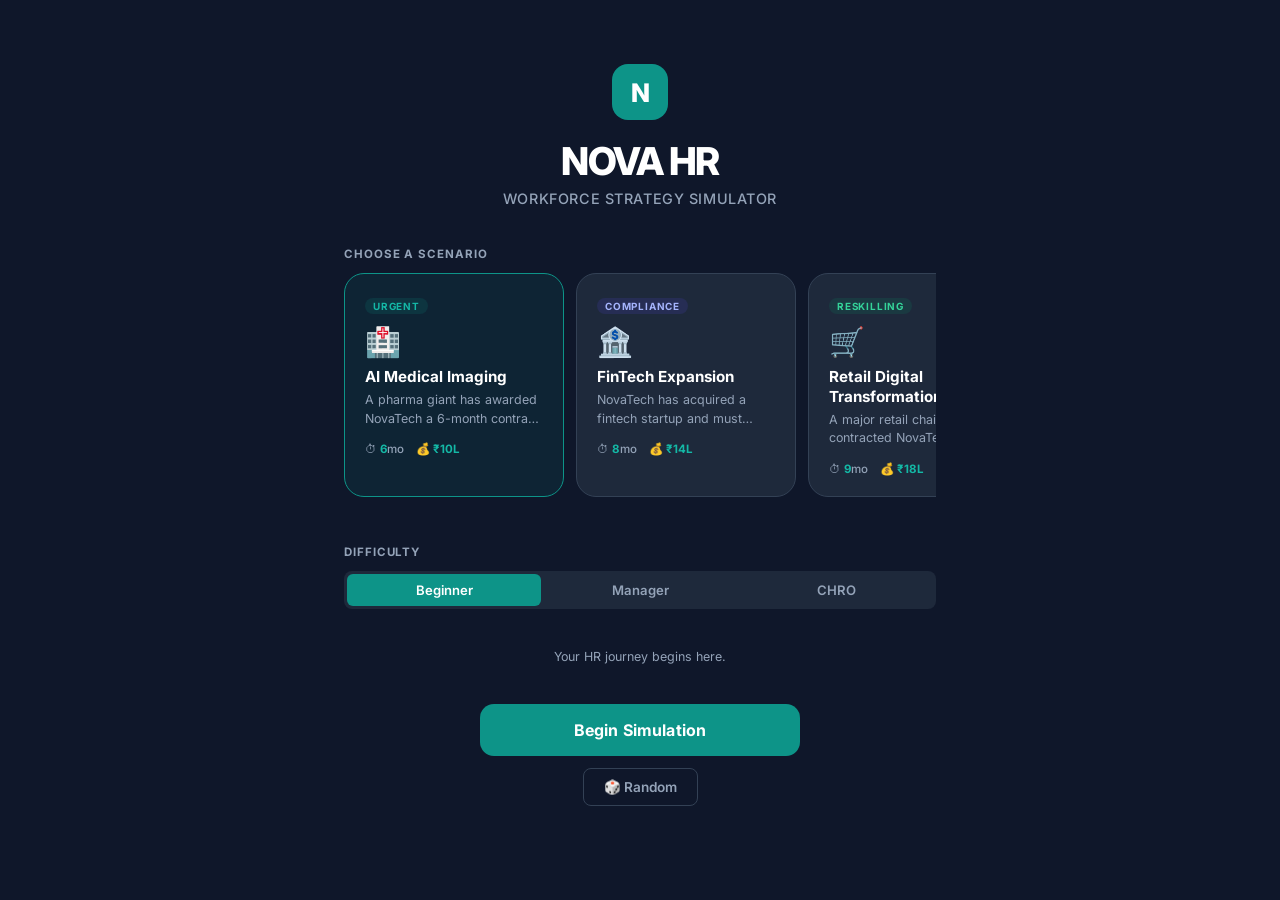
==== commit bff81195: "UI REWRITE: Minimal mobile-first design, single decision per phase, bottom sheet modals" ====
--- a/index.html
+++ b/index.html
@@ -1,197 +1,143 @@
 <!DOCTYPE html>
 <html lang="en">
 <head>
-    <meta charset="UTF-8">
-    <meta name="viewport" content="width=device-width, initial-scale=1.0">
-    <title>NOVA HR COMMAND — Workforce Strategy Simulator</title>
-    <meta name="description" content="An interactive HR strategy simulator for college Business Intelligence seminars. Play as HR Manager of NovaTech and solve real workforce challenges.">
-    <link rel="stylesheet" href="./css/style.css">
-    <!-- Google Fonts via preconnect for performance, with system fallback -->
-    <link rel="preconnect" href="https://fonts.googleapis.com">
-    <link rel="preconnect" href="https://fonts.gstatic.com" crossorigin>
-    <link href="https://fonts.googleapis.com/css2?family=Inter:wght@400;500;600;700;800&display=swap" rel="stylesheet">
+  <meta charset="UTF-8">
+  <meta name="viewport" content="width=device-width, initial-scale=1.0, viewport-fit=cover">
+  <title>NOVA HR — Workforce Simulator</title>
+  <meta name="description" content="An interactive HR strategy simulator for college Business Intelligence seminars.">
+  <link rel="preconnect" href="https://fonts.googleapis.com">
+  <link rel="preconnect" href="https://fonts.gstatic.com" crossorigin>
+  <link href="https://fonts.googleapis.com/css2?family=Inter:wght@400;500;600;700;800&display=swap" rel="stylesheet">
+  <link rel="stylesheet" href="./css/style.css">
 </head>
 <body>
 
-<!-- ═══════════════════════════════════════════
+<!-- ═══════════════════════════
      INTRO SCREEN
-═══════════════════════════════════════════ -->
+═══════════════════════════ -->
 <div id="intro-screen" class="screen active">
-    <div class="intro-bg"></div>
-    <div class="intro-content">
-        <div id="intro-logo" class="intro-logo hidden">
-            <div class="logo-badge">NOVA</div>
-            <div class="logo-text">HR <span>COMMAND</span></div>
-            <div class="logo-sub">Workforce Strategy Simulator</div>
-        </div>
 
-        <div id="intro-scenario-picker" class="hidden">
-            <h2 class="intro-pick-title">Choose Your Scenario</h2>
-            <p class="intro-pick-sub">Each scenario presents a unique HR challenge. Different strategies work better in different contexts.</p>
-            <div class="scenario-grid" id="scenario-grid"></div>
-            <div class="intro-difficulty">
-                <span class="intro-pick-label">Difficulty:</span>
-                <div class="diff-btns">
-                    <button class="diff-btn active" data-diff="beginner">BEGINNER</button>
-                    <button class="diff-btn" data-diff="manager">MANAGER</button>
-                    <button class="diff-btn" data-diff="chro">CHIEF HR OFFICER</button>
-                </div>
-            </div>
-            <div class="intro-actions">
-                <button id="btn-start-simulation" class="btn-hero">ENTER HR COMMAND →</button>
-                <button id="btn-random-scenario" class="btn-secondary-outline">🎲 RANDOM SCENARIO</button>
-            </div>
-        </div>
+  <div class="intro-wrap">
 
-        <div id="intro-journey" class="hidden">
-            <h3 class="journey-title">MY HR JOURNEY</h3>
-            <div id="journey-stats" class="journey-stats"></div>
-        </div>
+    <!-- Hero -->
+    <div class="intro-hero">
+      <div class="intro-logo-mark">N</div>
+      <h1 class="intro-title">NOVA HR</h1>
+      <p class="intro-tagline">Workforce Strategy Simulator</p>
     </div>
-    <button id="btn-skip-intro" class="skip-btn">SKIP ↓</button>
+
+    <!-- Scenario Picker -->
+    <div class="intro-section">
+      <p class="section-eyebrow">Choose a scenario</p>
+      <div class="scenario-scroll" id="scenario-grid"></div>
+    </div>
+
+    <!-- Difficulty -->
+    <div class="intro-section">
+      <p class="section-eyebrow">Difficulty</p>
+      <div class="seg-control" id="diff-control">
+        <button class="seg-btn active" data-diff="beginner">Beginner</button>
+        <button class="seg-btn" data-diff="manager">Manager</button>
+        <button class="seg-btn" data-diff="chro">CHRO</button>
+      </div>
+    </div>
+
+    <!-- Journey Stats -->
+    <div id="intro-journey" class="journey-row"></div>
+
+    <!-- CTA -->
+    <div class="intro-cta">
+      <button id="btn-start-simulation" class="btn-hero">Begin Simulation</button>
+      <button id="btn-random-scenario" class="btn-ghost-sm">🎲 Random</button>
+    </div>
+
+  </div>
 </div>
 
-<!-- ═══════════════════════════════════════════
+<!-- ═══════════════════════════
      APP SCREEN
-═══════════════════════════════════════════ -->
+═══════════════════════════ -->
 <div id="app-screen" class="screen hidden">
 
-    <!-- SIDEBAR -->
-    <aside id="sidebar">
-        <div class="sidebar-brand">
-            <div class="sidebar-logo">NOVA</div>
-            <div class="sidebar-brand-text">HR COMMAND</div>
-        </div>
-        <nav class="sidebar-nav" id="sidebar-nav">
-            <a href="#" class="nav-item" data-phase="1" id="nav-1">
-                <span class="nav-icon">📋</span>
-                <span class="nav-label">Business Demand</span>
-            </a>
-            <a href="#" class="nav-item" data-phase="2" id="nav-2">
-                <span class="nav-icon">📊</span>
-                <span class="nav-label">Workforce Planning</span>
-            </a>
-            <a href="#" class="nav-item" data-phase="3" id="nav-3">
-                <span class="nav-icon">🔍</span>
-                <span class="nav-label">Talent Intelligence</span>
-            </a>
-            <a href="#" class="nav-item" data-phase="4" id="nav-4">
-                <span class="nav-icon">🎯</span>
-                <span class="nav-label">HR Strategy</span>
-            </a>
-            <a href="#" class="nav-item" data-phase="5" id="nav-5">
-                <span class="nav-icon">🌐</span>
-                <span class="nav-label">Recruitment</span>
-            </a>
-            <a href="#" class="nav-item" data-phase="6" id="nav-6">
-                <span class="nav-icon">👥</span>
-                <span class="nav-label">Selection</span>
-            </a>
-            <a href="#" class="nav-item" data-phase="7" id="nav-7">
-                <span class="nav-icon">🎓</span>
-                <span class="nav-label">Training &amp; Dev</span>
-            </a>
-            <a href="#" class="nav-item" data-phase="8" id="nav-8">
-                <span class="nav-icon">⚡</span>
-                <span class="nav-label">HR Events</span>
-            </a>
-            <a href="#" class="nav-item" data-phase="9" id="nav-9">
-                <span class="nav-icon">📈</span>
-                <span class="nav-label">Final Report</span>
-            </a>
-        </nav>
-        <div class="sidebar-footer">
-            <button id="btn-classroom-mode" class="sidebar-action-btn">🎓 Classroom Mode</button>
-            <button id="btn-toggle-terminal" class="sidebar-action-btn">💻 Terminal</button>
-            <button id="btn-reset" class="sidebar-action-btn danger">↩ Restart</button>
-        </div>
-    </aside>
+  <!-- TOP BAR -->
+  <header id="top-bar">
+    <div class="tb-left">
+      <div class="tb-logo">N</div>
+      <div class="tb-scenario" id="tb-scenario-name">AI Medical Imaging</div>
+    </div>
+    <div class="tb-kpis" id="tb-kpis">
+      <!-- injected per phase -->
+    </div>
+    <div class="tb-right">
+      <button id="btn-reset-top" class="tb-icon-btn" title="Restart">↩</button>
+    </div>
+  </header>
 
-    <!-- MAIN AREA -->
-    <div class="app-main" id="app-main">
+  <!-- PROGRESS STEPS -->
+  <div id="progress-bar">
+    <div class="progress-steps" id="progress-steps">
+      <!-- injected -->
+    </div>
+  </div>
 
-        <!-- TOP BAR -->
-        <header id="top-bar">
-            <div class="topbar-left">
-                <button id="btn-sidebar-toggle" class="sidebar-toggle-btn" aria-label="Toggle Sidebar">☰</button>
-                <div id="scenario-badge" class="scenario-badge"></div>
-                <div id="phase-label" class="phase-label">Phase 1 — Business Demand</div>
-            </div>
-            <div class="topbar-kpis">
-                <div class="kpi-pill" id="kpi-budget">
-                    <span class="kpi-icon">💰</span>
-                    <span class="kpi-label">Budget</span>
-                    <span class="kpi-val" id="kpi-budget-val">₹10,00,000</span>
-                </div>
-                <div class="kpi-pill" id="kpi-time">
-                    <span class="kpi-icon">⏱</span>
-                    <span class="kpi-label">Time</span>
-                    <span class="kpi-val" id="kpi-time-val">6 Months</span>
-                </div>
-                <div class="kpi-pill" id="kpi-morale">
-                    <span class="kpi-icon">💚</span>
-                    <span class="kpi-label">Morale</span>
-                    <span class="kpi-val" id="kpi-morale-val">85%</span>
-                </div>
-                <div class="kpi-pill" id="kpi-readiness">
-                    <span class="kpi-icon">🎯</span>
-                    <span class="kpi-label">Readiness</span>
-                    <span class="kpi-val" id="kpi-readiness-val">0%</span>
-                </div>
-            </div>
-        </header>
+  <!-- MAIN CONTENT AREA -->
+  <main id="main-panel">
+    <div id="dynamic-content"></div>
+  </main>
 
-        <!-- TIMELINE BAR -->
-        <div id="timeline-bar">
-            <div class="timeline-track" id="timeline-track"></div>
-        </div>
+  <!-- BOTTOM NAV (mobile only) -->
+  <nav id="bottom-nav">
+    <button class="bnav-btn" data-phase="1" id="bnav-1">
+      <span class="bnav-icon">📋</span>
+      <span class="bnav-label">Plan</span>
+    </button>
+    <button class="bnav-btn" data-phase="4" id="bnav-4">
+      <span class="bnav-icon">🎯</span>
+      <span class="bnav-label">Strategy</span>
+    </button>
+    <button class="bnav-btn" data-phase="6" id="bnav-6">
+      <span class="bnav-icon">👥</span>
+      <span class="bnav-label">Talent</span>
+    </button>
+    <button class="bnav-btn" data-phase="7" id="bnav-7">
+      <span class="bnav-icon">🎓</span>
+      <span class="bnav-label">Train</span>
+    </button>
+    <button class="bnav-btn" data-phase="9" id="bnav-9">
+      <span class="bnav-icon">📈</span>
+      <span class="bnav-label">Report</span>
+    </button>
+  </nav>
 
-        <!-- MAIN CONTENT -->
-        <main id="main-panel">
-            <div id="dynamic-content"></div>
-        </main>
+  <!-- TERMINAL (hidden) -->
+  <div id="terminal" class="hidden">
+    <div class="term-header">
+      <span>⚡ Command Mode</span>
+      <button onclick="document.getElementById('terminal').classList.add('hidden')">✕</button>
+    </div>
+    <div id="terminal-output"></div>
+    <div class="term-input-row">
+      <span class="term-prompt">›</span>
+      <input type="text" id="command-input" placeholder="type help..." autocomplete="off" spellcheck="false">
+    </div>
+  </div>
 
-        <!-- OBJECTIVE BAR -->
-        <div id="objective-bar">
-            <span class="obj-label">CURRENT OBJECTIVE</span>
-            <span id="objective-text">Review the incoming business demand and understand what NovaTech needs.</span>
-        </div>
-
-        <!-- TERMINAL (hidden by default) -->
-        <footer id="terminal" class="hidden">
-            <div class="terminal-header">
-                <span class="terminal-title">⚡ ADVANCED COMMAND MODE</span>
-                <span class="terminal-hint">Type <strong>help</strong> for commands</span>
-            </div>
-            <div id="terminal-output"></div>
-            <div class="terminal-input-row">
-                <span class="prompt">&gt;</span>
-                <input type="text" id="command-input" placeholder="enter command..." autocomplete="off" spellcheck="false">
-            </div>
-        </footer>
-    </div>
-
-    <!-- RIGHT SCORECARD PANEL (desktop only) -->
-    <aside id="scorecard-panel">
-        <div class="scorecard-title">LIVE SCORECARD</div>
-        <div class="scorecard-items" id="scorecard-items"></div>
-        <div class="event-feed-title">EVENT LOG</div>
-        <div class="event-feed" id="event-feed"></div>
-    </aside>
 </div>
 
-<!-- MODAL OVERLAY -->
-<div id="modal-overlay" class="hidden">
-    <div id="modal-box">
-        <button id="btn-close-modal" class="modal-close">✕</button>
-        <div id="modal-content"></div>
-    </div>
+<!-- MODAL (bottom sheet on mobile, centered on desktop) -->
+<div id="modal-overlay" class="hidden" onclick="if(event.target===this) window.HRUI.closeModal()">
+  <div id="modal-box">
+    <button id="btn-close-modal" class="modal-close-btn" onclick="window.HRUI.closeModal()">✕</button>
+    <div id="modal-content"></div>
+  </div>
 </div>
 
-<!-- NOTIFICATION TOAST -->
+<!-- TOAST -->
 <div id="toast-container"></div>
 
-<!-- SCRIPTS (order matters) -->
+<!-- EVENT NOTIFICATION (injected dynamically) -->
+
+<!-- SCRIPTS -->
 <script src="./js/scenarios.js"></script>
 <script src="./js/state.js"></script>
 <script src="./js/engine.js"></script>
@@ -200,5 +146,6 @@
 <script src="./js/charts.js"></script>
 <script src="./js/terminal.js"></script>
 <script src="./js/app.js"></script>
+
 </body>
 </html>
--- a/css/style.css
+++ b/css/style.css
@@ -1,1396 +1,1497 @@
-/* ═══════════════════════════════════════════════════════════
-   NOVA HR COMMAND — Design System
-   Premium SaaS Dashboard × Strategy Simulator × BI Dashboard
-═══════════════════════════════════════════════════════════ */
-
-/* ── DESIGN TOKENS ──────────────────────────────────────── */
+/* ════════════════════════════════════════════════
+   NOVA HR — Minimal Premium CSS Design System
+   Mobile-first. One decision at a time.
+   Author: rebuilt for clarity
+════════════════════════════════════════════════ */
+
+/* ── TOKENS ─────────────────────────────────── */
 :root {
-  /* Color Palette — Projector & screen optimized */
-  --bg:          #f0f2f5;
-  --surface:     #ffffff;
-  --surface-2:   #f7f9fc;
-  --surface-3:   #edf0f5;
-  --border:      #e2e8f0;
-  --border-focus:#4f46e5;
-
-  --navy:        #1e2a45;
-  --navy-light:  #2d3f63;
-  --teal:        #0d9488;
-  --teal-light:  #14b8a6;
-  --violet:      #4f46e5;
-  --violet-light:#818cf8;
-  --amber:       #d97706;
-  --amber-light: #f59e0b;
-  --coral:       #dc2626;
-  --coral-light: #ef4444;
-  --emerald:     #059669;
-  --emerald-light:#10b981;
-  --slate:       #64748b;
-  --slate-light: #94a3b8;
-
-  /* Semantic aliases */
-  --primary:     var(--navy);
-  --accent:      var(--violet);
-  --success:     var(--emerald);
-  --warning:     var(--amber);
-  --danger:      var(--coral);
-  --info:        var(--teal);
-  --text-main:   #1e293b;
-  --text-muted:  #64748b;
-  --text-light:  #94a3b8;
-
-  /* Typography */
-  --font: 'Inter', 'Segoe UI', system-ui, -apple-system, sans-serif;
-  --font-mono: 'Fira Code', 'Cascadia Code', 'Courier New', monospace;
-
-  /* Spacing */
-  --radius-sm: 8px;
-  --radius:    12px;
-  --radius-lg: 20px;
-  --radius-xl: 28px;
-
-  /* Shadows */
-  --shadow-sm: 0 1px 3px rgba(0,0,0,0.08), 0 1px 2px rgba(0,0,0,0.04);
-  --shadow:    0 4px 12px rgba(0,0,0,0.08), 0 2px 4px rgba(0,0,0,0.04);
-  --shadow-lg: 0 16px 40px rgba(0,0,0,0.12), 0 4px 8px rgba(0,0,0,0.06);
-  --shadow-xl: 0 24px 64px rgba(0,0,0,0.16);
-
-  /* Layout */
-  --sidebar-w: 240px;
-  --scorecard-w: 220px;
-  --topbar-h: 60px;
-  --timeline-h: 44px;
-  --obj-h: 44px;
-  --terminal-h: 220px;
-
-  /* Transitions */
-  --ease: cubic-bezier(0.4, 0, 0.2, 1);
-}
-
-/* ── RESET ──────────────────────────────────────────────── */
-*, *::before, *::after { box-sizing: border-box; margin: 0; padding: 0; }
-html { font-size: 16px; scroll-behavior: smooth; }
+  --navy:    #0f172a;
+  --navy-2:  #1e293b;
+  --navy-3:  #334155;
+  --teal:    #0d9488;
+  --teal-l:  #14b8a6;
+  --blue:    #4f46e5;
+  --violet:  #7c3aed;
+  --emerald: #059669;
+  --amber:   #d97706;
+  --coral:   #e11d48;
+  --white:   #ffffff;
+  --gray-50: #f8fafc;
+  --gray-100:#f1f5f9;
+  --gray-200:#e2e8f0;
+  --gray-400:#94a3b8;
+  --gray-600:#475569;
+  --gray-800:#1e293b;
+
+  --text:      #0f172a;
+  --text-mid:  #475569;
+  --text-soft: #94a3b8;
+  --border:    #e2e8f0;
+  --surface:   #ffffff;
+  --surface-2: #f8fafc;
+
+  --r-sm:  8px;
+  --r:     14px;
+  --r-lg:  20px;
+  --r-xl:  28px;
+
+  --shadow-sm: 0 1px 3px rgba(0,0,0,.08);
+  --shadow:    0 4px 16px rgba(0,0,0,.08);
+  --shadow-lg: 0 12px 40px rgba(0,0,0,.14);
+
+  --ease: cubic-bezier(0.4,0,0.2,1);
+
+  --topbar-h:  56px;
+  --progress-h: 48px;
+  --bottomnav-h: 64px;
+}
+
+/* ── RESET ───────────────────────────────────── */
+*, *::before, *::after { box-sizing:border-box; margin:0; padding:0; }
+html { height:100%; -webkit-text-size-adjust:100%; }
 body {
-  font-family: var(--font);
-  color: var(--text-main);
-  background: var(--bg);
-  overflow: hidden;
-  height: 100vh;
-  line-height: 1.6;
+  font-family: 'Inter', -apple-system, BlinkMacSystemFont, sans-serif;
+  background: var(--gray-100);
+  color: var(--text);
+  height:100%;
+  overflow:hidden;
   -webkit-font-smoothing: antialiased;
 }
-a { color: inherit; text-decoration: none; }
-button { font-family: var(--font); cursor: pointer; border: none; background: none; }
-img, svg { display: block; max-width: 100%; }
-
-/* ── UTILITY ────────────────────────────────────────────── */
-.hidden { display: none !important; }
-.visible { display: block; }
-.flex { display: flex; }
-.flex-center { display: flex; align-items: center; justify-content: center; }
-.flex-between { display: flex; align-items: center; justify-content: space-between; }
-.grid-2 { display: grid; grid-template-columns: 1fr 1fr; gap: 16px; }
-.grid-3 { display: grid; grid-template-columns: 1fr 1fr 1fr; gap: 16px; }
-.grid-4 { display: grid; grid-template-columns: repeat(4, 1fr); gap: 16px; }
-.text-center { text-align: center; }
-.text-right { text-align: right; }
-.text-sm { font-size: 0.85rem; }
-.text-xs { font-size: 0.75rem; }
-.text-lg { font-size: 1.15rem; }
-.text-xl { font-size: 1.4rem; }
-.text-2xl { font-size: 1.8rem; }
-.font-bold { font-weight: 700; }
-.font-semibold { font-weight: 600; }
-.font-medium { font-weight: 500; }
-.mt-1 { margin-top: 8px; }
-.mt-2 { margin-top: 16px; }
-.mt-3 { margin-top: 24px; }
-.mt-4 { margin-top: 32px; }
-.mb-1 { margin-bottom: 8px; }
-.mb-2 { margin-bottom: 16px; }
-.gap-1 { gap: 8px; }
-.gap-2 { gap: 16px; }
-.gap-3 { gap: 24px; }
-.w-full { width: 100%; }
-
-.c-primary  { color: var(--navy); }
-.c-accent   { color: var(--violet); }
-.c-success  { color: var(--emerald); }
-.c-warning  { color: var(--amber); }
-.c-danger   { color: var(--coral); }
-.c-info     { color: var(--teal); }
-.c-muted    { color: var(--text-muted); }
-
-/* ── SCREEN SYSTEM ──────────────────────────────────────── */
-.screen {
-  position: fixed;
-  inset: 0;
-  width: 100%;
-  height: 100%;
-}
-.screen.active { display: flex; }
-.screen.hidden { display: none; }
-
-/* ═══════════════════════════════════════════════════════════
+button { font-family:inherit; cursor:pointer; border:none; outline:none; background:none; }
+a { text-decoration:none; color:inherit; }
+img { display:block; max-width:100%; }
+
+/* ── SCREEN SYSTEM ──────────────────────────── */
+.screen { position:fixed; inset:0; overflow:hidden; }
+.screen.hidden { display:none; }
+.screen.active { display:flex; flex-direction:column; }
+
+/* ════════════════════════════════════════════════
    INTRO SCREEN
-═══════════════════════════════════════════════════════════ */
+════════════════════════════════════════════════ */
 #intro-screen {
   background: var(--navy);
+  overflow-y: auto;
+  align-items: center;
+}
+
+.intro-wrap {
+  width: 100%;
+  max-width: 640px;
+  padding: 48px 24px 120px;
+  display: flex;
   flex-direction: column;
-  align-items: center;
-  justify-content: center;
-  overflow-y: auto;
+  gap: 40px;
+}
+
+.intro-hero {
+  text-align: center;
+  padding-top: 16px;
+}
+
+.intro-logo-mark {
+  width: 56px; height: 56px;
+  background: var(--teal);
+  border-radius: 16px;
+  font-size: 1.6rem;
+  font-weight: 800;
+  color: white;
+  display: flex; align-items:center; justify-content:center;
+  margin: 0 auto 20px;
+}
+
+.intro-title {
+  font-size: 2.4rem;
+  font-weight: 800;
+  color: white;
+  letter-spacing: -0.04em;
+  line-height: 1.1;
+}
+
+.intro-tagline {
+  margin-top: 8px;
+  font-size: 0.9rem;
+  color: var(--gray-400);
+  font-weight: 500;
+  letter-spacing: 0.04em;
+  text-transform: uppercase;
+}
+
+.intro-section { display:flex; flex-direction:column; gap:12px; }
+
+.section-eyebrow {
+  font-size: 0.72rem;
+  font-weight: 700;
+  letter-spacing: 0.08em;
+  text-transform: uppercase;
+  color: var(--gray-400);
+}
+
+/* Scenario horizontal scroll */
+.scenario-scroll {
+  display: flex;
+  gap: 12px;
+  overflow-x: auto;
+  padding-bottom: 8px;
+  -webkit-overflow-scrolling: touch;
+  scrollbar-width: none;
+}
+.scenario-scroll::-webkit-scrollbar { display:none; }
+
+.sc-card {
+  flex: 0 0 220px;
+  background: var(--navy-2);
+  border: 1.5px solid var(--navy-3);
+  border-radius: var(--r-lg);
+  padding: 20px;
+  cursor: pointer;
+  transition: border-color 0.2s var(--ease), transform 0.15s var(--ease);
   position: relative;
 }
-.intro-bg {
-  position: absolute;
-  inset: 0;
-  background:
-    radial-gradient(ellipse 60% 50% at 20% 80%, rgba(79,70,229,0.2) 0%, transparent 60%),
-    radial-gradient(ellipse 50% 40% at 80% 20%, rgba(13,148,136,0.2) 0%, transparent 60%);
-  pointer-events: none;
-}
-.intro-content {
-  position: relative;
-  z-index: 1;
-  width: 100%;
-  max-width: 900px;
-  padding: 40px 24px;
-  display: flex;
-  flex-direction: column;
-  align-items: center;
-  gap: 40px;
-}
-
-/* Logo */
-.intro-logo { text-align: center; }
-.logo-badge {
+.sc-card:active { transform: scale(0.97); }
+.sc-card.selected {
+  border-color: var(--teal);
+  background: rgba(13,148,136,0.1);
+}
+
+.sc-card-tag {
   display: inline-block;
-  background: var(--violet);
-  color: white;
-  font-size: 0.75rem;
-  font-weight: 800;
-  letter-spacing: 4px;
-  padding: 4px 14px;
+  font-size: 0.62rem;
+  font-weight: 700;
+  letter-spacing: 0.08em;
+  text-transform: uppercase;
+  padding: 2px 8px;
   border-radius: 100px;
-  margin-bottom: 12px;
-}
-.logo-text {
-  font-size: clamp(2.5rem, 6vw, 4.5rem);
-  font-weight: 800;
-  color: white;
-  letter-spacing: -1px;
-  line-height: 1;
-}
-.logo-text span { color: var(--teal-light); }
-.logo-sub { color: var(--slate-light); font-size: 1rem; margin-top: 8px; letter-spacing: 2px; text-transform: uppercase; }
-
-/* Scenario Picker */
-.intro-pick-title { color: white; font-size: 1.6rem; font-weight: 700; text-align: center; margin-bottom: 8px; }
-.intro-pick-sub { color: var(--slate-light); text-align: center; font-size: 0.95rem; margin-bottom: 24px; max-width: 560px; }
-.scenario-grid {
-  display: grid;
-  grid-template-columns: repeat(auto-fit, minmax(260px, 1fr));
+  margin-bottom: 10px;
+  background: rgba(13,148,136,0.15);
+  color: var(--teal-l);
+}
+.sc-card-tag.tag-crisis  { background:rgba(225,29,72,0.15); color:#fb7185; }
+.sc-card-tag.tag-growth  { background:rgba(5,150,105,0.15); color:#34d399; }
+.sc-card-tag.tag-scale   { background:rgba(79,70,229,0.15); color:#a5b4fc; }
+
+.sc-card-icon { font-size: 1.8rem; margin-bottom: 8px; }
+.sc-card-name {
+  font-size: 0.95rem;
+  font-weight: 700;
+  color: white;
+  line-height: 1.3;
+  margin-bottom: 4px;
+}
+.sc-card-sub {
+  font-size: 0.78rem;
+  color: var(--gray-400);
+  line-height: 1.5;
+  display: -webkit-box;
+  -webkit-line-clamp: 2;
+  -webkit-box-orient: vertical;
+  overflow: hidden;
+}
+.sc-card-meta {
+  display: flex;
+  gap: 12px;
+  margin-top: 14px;
+}
+.sc-card-meta-item {
+  font-size: 0.72rem;
+  color: var(--gray-400);
+  font-weight: 500;
+}
+.sc-card-meta-item strong { color: var(--teal-l); font-weight: 700; }
+
+/* Segmented control */
+.seg-control {
+  display: flex;
+  background: var(--navy-2);
+  border-radius: var(--r-sm);
+  padding: 3px;
+  gap: 2px;
+}
+.seg-btn {
+  flex: 1;
+  padding: 8px 12px;
+  border-radius: 6px;
+  font-size: 0.82rem;
+  font-weight: 600;
+  color: var(--gray-400);
+  transition: all 0.2s var(--ease);
+}
+.seg-btn.active {
+  background: var(--teal);
+  color: white;
+}
+
+/* Journey stats */
+.journey-row {
+  display: flex;
   gap: 16px;
-  width: 100%;
-}
-.scenario-card {
-  background: rgba(255,255,255,0.06);
-  border: 2px solid rgba(255,255,255,0.1);
-  border-radius: var(--radius-lg);
-  padding: 24px;
-  cursor: pointer;
-  transition: all 0.25s var(--ease);
-  position: relative;
-  overflow: hidden;
-}
-.scenario-card:hover {
-  background: rgba(255,255,255,0.1);
-  border-color: var(--teal-light);
-  transform: translateY(-3px);
-  box-shadow: 0 12px 32px rgba(0,0,0,0.3);
-}
-.scenario-card.selected {
-  border-color: var(--teal-light);
-  background: rgba(13,148,136,0.15);
-}
-.scenario-card.random-card {
-  border-style: dashed;
-  border-color: rgba(255,255,255,0.3);
-}
-.sc-icon { font-size: 2rem; margin-bottom: 12px; }
-.sc-tag {
-  position: absolute;
-  top: 12px; right: 12px;
-  font-size: 0.68rem;
-  font-weight: 700;
-  letter-spacing: 1px;
-  text-transform: uppercase;
-  padding: 3px 10px;
-  border-radius: 100px;
-}
-.sc-tag.tag-urgent { background: rgba(220,38,38,0.3); color: #fca5a5; }
-.sc-tag.tag-growth { background: rgba(5,150,105,0.3); color: #6ee7b7; }
-.sc-tag.tag-crisis { background: rgba(217,119,6,0.3); color: #fde68a; }
-.sc-tag.tag-scale  { background: rgba(79,70,229,0.3); color: #a5b4fc; }
-.sc-name { font-size: 1rem; font-weight: 700; color: white; margin-bottom: 6px; }
-.sc-desc { font-size: 0.85rem; color: var(--slate-light); line-height: 1.5; }
-.sc-meta { display: flex; gap: 16px; margin-top: 14px; }
-.sc-meta-item { font-size: 0.78rem; color: var(--slate-light); }
-.sc-meta-item strong { color: var(--teal-light); }
-
-/* Difficulty Buttons */
-.intro-difficulty { display: flex; align-items: center; gap: 16px; flex-wrap: wrap; justify-content: center; }
-.intro-pick-label { color: var(--slate-light); font-size: 0.9rem; font-weight: 600; }
-.diff-btns { display: flex; gap: 8px; }
-.diff-btn {
-  padding: 8px 18px;
-  border-radius: 100px;
-  border: 2px solid rgba(255,255,255,0.2);
-  color: var(--slate-light);
-  font-size: 0.8rem;
-  font-weight: 700;
-  letter-spacing: 0.5px;
-  background: transparent;
-  transition: all 0.2s;
-}
-.diff-btn:hover { border-color: var(--teal-light); color: var(--teal-light); }
-.diff-btn.active { background: var(--teal); border-color: var(--teal); color: white; }
-
-/* Intro Buttons */
-.intro-actions { display: flex; flex-direction: column; align-items: center; gap: 12px; }
-.btn-hero {
-  background: var(--violet);
-  color: white;
-  font-size: 1.1rem;
-  font-weight: 700;
-  padding: 16px 48px;
-  border-radius: 100px;
-  letter-spacing: 0.5px;
-  transition: all 0.2s var(--ease);
-  box-shadow: 0 8px 24px rgba(79,70,229,0.4);
-}
-.btn-hero:hover { transform: translateY(-2px); box-shadow: 0 12px 32px rgba(79,70,229,0.5); }
-.btn-secondary-outline {
-  background: transparent;
-  color: var(--slate-light);
-  border: 2px solid rgba(255,255,255,0.15);
-  padding: 10px 28px;
-  border-radius: 100px;
-  font-size: 0.95rem;
-  font-weight: 600;
-  transition: all 0.2s;
-}
-.btn-secondary-outline:hover { color: white; border-color: rgba(255,255,255,0.4); }
-.skip-btn {
-  position: fixed;
-  bottom: 20px;
-  right: 20px;
-  color: rgba(255,255,255,0.4);
-  font-size: 0.8rem;
-  font-weight: 600;
-  letter-spacing: 1px;
-  padding: 8px 16px;
-  border: 1px solid rgba(255,255,255,0.15);
-  border-radius: 100px;
-  background: rgba(255,255,255,0.05);
-  transition: all 0.2s;
-  z-index: 10;
-}
-.skip-btn:hover { color: white; border-color: rgba(255,255,255,0.4); }
-
-/* Journey stats */
-.journey-title { color: rgba(255,255,255,0.5); font-size: 0.8rem; font-weight: 700; letter-spacing: 2px; text-transform: uppercase; text-align: center; margin-bottom: 12px; }
-.journey-stats {
-  display: flex;
-  gap: 24px;
   justify-content: center;
   flex-wrap: wrap;
 }
-.journey-stat {
+.j-stat {
   text-align: center;
-  background: rgba(255,255,255,0.06);
-  border: 1px solid rgba(255,255,255,0.1);
-  border-radius: var(--radius);
+}
+.j-stat .val {
+  font-size: 1.4rem;
+  font-weight: 800;
+  color: white;
+  display: block;
+}
+.j-stat .lbl {
+  font-size: 0.7rem;
+  color: var(--gray-400);
+  text-transform: uppercase;
+  letter-spacing: 0.06em;
+}
+
+/* CTA */
+.intro-cta {
+  display: flex;
+  flex-direction: column;
+  gap: 12px;
+  align-items: center;
+}
+
+.btn-hero {
+  width: 100%;
+  max-width: 320px;
   padding: 16px 24px;
-}
-.journey-stat .val { font-size: 1.8rem; font-weight: 800; color: var(--teal-light); }
-.journey-stat .lbl { font-size: 0.78rem; color: var(--slate-light); margin-top: 4px; }
-
-/* ═══════════════════════════════════════════════════════════
+  background: var(--teal);
+  color: white;
+  font-size: 1rem;
+  font-weight: 700;
+  border-radius: var(--r);
+  letter-spacing: 0.01em;
+  transition: background 0.2s var(--ease), transform 0.12s;
+}
+.btn-hero:active { background: #0b7a71; transform: scale(0.98); }
+
+.btn-ghost-sm {
+  padding: 10px 20px;
+  border-radius: var(--r-sm);
+  font-size: 0.85rem;
+  font-weight: 600;
+  color: var(--gray-400);
+  border: 1.5px solid var(--navy-3);
+  transition: color 0.2s, border-color 0.2s;
+}
+.btn-ghost-sm:hover { color:white; border-color:var(--navy-3); }
+
+/* ════════════════════════════════════════════════
    APP SCREEN LAYOUT
-═══════════════════════════════════════════════════════════ */
+════════════════════════════════════════════════ */
 #app-screen {
+  background: var(--gray-100);
   display: grid;
-  grid-template-columns: var(--sidebar-w) 1fr var(--scorecard-w);
-  height: 100vh;
-  overflow: hidden;
-}
-
-/* ── SIDEBAR ────────────────────────────────────────────── */
-#sidebar {
+  grid-template-rows: var(--topbar-h) var(--progress-h) 1fr auto;
+  grid-template-areas:
+    "topbar"
+    "progress"
+    "main"
+    "bottomnav";
+}
+
+/* ── TOP BAR ──────────────────────────────────── */
+#top-bar {
+  grid-area: topbar;
   background: var(--navy);
   display: flex;
-  flex-direction: column;
-  height: 100vh;
-  overflow: hidden;
-  transition: width 0.3s var(--ease);
-  z-index: 20;
-}
-.sidebar-brand {
-  padding: 20px 16px;
-  border-bottom: 1px solid rgba(255,255,255,0.08);
+  align-items: center;
+  padding: 0 16px;
+  gap: 12px;
+  z-index: 100;
+}
+
+.tb-left {
   display: flex;
   align-items: center;
   gap: 10px;
-}
-.sidebar-logo {
-  background: var(--violet);
-  color: white;
-  font-size: 0.7rem;
+  flex: 1;
+  min-width: 0;
+}
+
+.tb-logo {
+  width: 30px; height: 30px;
+  background: var(--teal);
+  border-radius: 8px;
+  font-size: 0.9rem;
   font-weight: 800;
-  letter-spacing: 2px;
-  padding: 4px 8px;
-  border-radius: 6px;
+  color: white;
+  display: flex; align-items:center; justify-content:center;
   flex-shrink: 0;
 }
-.sidebar-brand-text { color: white; font-weight: 700; font-size: 0.95rem; letter-spacing: 0.5px; }
-
-.sidebar-nav {
-  flex: 1;
-  overflow-y: auto;
-  padding: 12px 8px;
-  display: flex;
-  flex-direction: column;
-  gap: 2px;
-}
-.nav-item {
-  display: flex;
-  align-items: center;
-  gap: 12px;
-  padding: 10px 12px;
-  border-radius: var(--radius-sm);
-  color: rgba(255,255,255,0.5);
-  font-size: 0.875rem;
-  font-weight: 500;
-  transition: all 0.2s;
-  position: relative;
-}
-.nav-item:hover { color: rgba(255,255,255,0.85); background: rgba(255,255,255,0.06); }
-.nav-item.active { color: white; background: rgba(79,70,229,0.35); }
-.nav-item.active .nav-icon { filter: none; }
-.nav-item.locked { opacity: 0.3; pointer-events: none; cursor: default; }
-.nav-item.completed::after {
-  content: '✓';
-  position: absolute;
-  right: 12px;
-  color: var(--teal-light);
-  font-size: 0.8rem;
-  font-weight: 700;
-}
-.nav-icon { font-size: 1rem; flex-shrink: 0; }
-.nav-label { white-space: nowrap; overflow: hidden; text-overflow: ellipsis; }
-
-.sidebar-footer {
-  padding: 12px 8px;
-  border-top: 1px solid rgba(255,255,255,0.08);
-  display: flex;
-  flex-direction: column;
-  gap: 6px;
-}
-.sidebar-action-btn {
-  width: 100%;
-  text-align: left;
-  padding: 9px 12px;
-  border-radius: var(--radius-sm);
-  color: rgba(255,255,255,0.5);
-  font-size: 0.82rem;
+
+.tb-scenario {
+  font-size: 0.85rem;
   font-weight: 600;
-  background: transparent;
-  transition: all 0.2s;
-}
-.sidebar-action-btn:hover { background: rgba(255,255,255,0.08); color: rgba(255,255,255,0.85); }
-.sidebar-action-btn.danger:hover { background: rgba(220,38,38,0.2); color: #fca5a5; }
-.sidebar-action-btn.active { color: var(--teal-light); background: rgba(13,148,136,0.15); }
-
-/* ── MAIN CONTENT ───────────────────────────────────────── */
-.app-main {
-  display: flex;
-  flex-direction: column;
-  height: 100vh;
-  overflow: hidden;
-  background: var(--bg);
-}
-
-/* TOP BAR */
-#top-bar {
-  height: var(--topbar-h);
-  background: var(--surface);
-  border-bottom: 1px solid var(--border);
-  display: flex;
-  align-items: center;
-  justify-content: space-between;
-  padding: 0 20px;
-  gap: 16px;
-  flex-shrink: 0;
-  z-index: 10;
-}
-.topbar-left {
-  display: flex;
-  align-items: center;
-  gap: 12px;
-  min-width: 0;
-}
-.sidebar-toggle-btn {
-  display: none;
-  width: 36px;
-  height: 36px;
-  border-radius: var(--radius-sm);
-  align-items: center;
-  justify-content: center;
-  font-size: 1.1rem;
-  color: var(--text-muted);
-  background: transparent;
-  transition: all 0.2s;
-}
-.sidebar-toggle-btn:hover { background: var(--surface-3); color: var(--text-main); }
-.scenario-badge {
-  background: var(--navy);
-  color: white;
-  font-size: 0.72rem;
-  font-weight: 700;
-  letter-spacing: 0.5px;
-  padding: 4px 12px;
-  border-radius: 100px;
-  white-space: nowrap;
-}
-.phase-label {
-  font-size: 0.9rem;
-  font-weight: 600;
-  color: var(--text-muted);
+  color: rgba(255,255,255,0.75);
   white-space: nowrap;
   overflow: hidden;
   text-overflow: ellipsis;
 }
 
-/* KPI Pills */
-.topbar-kpis { display: flex; align-items: center; gap: 8px; flex-shrink: 0; }
-.kpi-pill {
+.tb-kpis {
   display: flex;
   align-items: center;
   gap: 6px;
-  background: var(--surface-3);
-  border: 1px solid var(--border);
+  flex-shrink: 0;
+}
+
+.tb-kpi {
+  display: flex;
+  align-items: center;
+  gap: 5px;
+  padding: 5px 10px;
+  background: rgba(255,255,255,0.07);
   border-radius: 100px;
-  padding: 6px 14px;
-  transition: all 0.3s var(--ease);
-}
-.kpi-icon { font-size: 0.85rem; }
-.kpi-label { font-size: 0.72rem; font-weight: 600; color: var(--text-muted); text-transform: uppercase; letter-spacing: 0.5px; }
-.kpi-val { font-size: 0.9rem; font-weight: 700; color: var(--text-main); font-variant-numeric: tabular-nums; }
-.kpi-pill.kpi-warning { border-color: var(--amber); background: rgba(217,119,6,0.08); }
-.kpi-pill.kpi-danger  { border-color: var(--coral); background: rgba(220,38,38,0.08); }
-.kpi-pill.kpi-success { border-color: var(--emerald); background: rgba(5,150,105,0.08); }
-
-/* TIMELINE BAR */
-#timeline-bar {
-  height: var(--timeline-h);
-  background: var(--surface);
-  border-bottom: 1px solid var(--border);
-  display: flex;
-  align-items: center;
-  padding: 0 20px;
+  font-size: 0.78rem;
+  font-weight: 600;
+  color: rgba(255,255,255,0.85);
+  transition: background 0.2s;
+  white-space: nowrap;
+}
+.tb-kpi .k-icon { font-size: 0.85rem; }
+.tb-kpi.warn { background: rgba(217,119,6,0.2); color: #fbbf24; }
+.tb-kpi.danger { background: rgba(225,29,72,0.2); color: #fb7185; }
+.tb-kpi.good { background: rgba(5,150,105,0.15); color: #34d399; }
+
+.tb-right { flex-shrink:0; }
+
+.tb-icon-btn {
+  width: 34px; height: 34px;
+  border-radius: 8px;
+  background: rgba(255,255,255,0.08);
+  color: rgba(255,255,255,0.6);
+  font-size: 1rem;
+  display: flex; align-items:center; justify-content:center;
+  transition: background 0.2s, color 0.2s;
+}
+.tb-icon-btn:hover { background: rgba(255,255,255,0.15); color:white; }
+
+/* ── PROGRESS BAR ──────────────────────────────── */
+#progress-bar {
+  grid-area: progress;
+  background: var(--navy);
+  border-top: 1px solid rgba(255,255,255,0.06);
+  overflow-x: auto;
+  scrollbar-width: none;
+  -webkit-overflow-scrolling: touch;
+}
+#progress-bar::-webkit-scrollbar { display:none; }
+
+.progress-steps {
+  display: flex;
+  align-items: center;
+  padding: 0 16px;
+  height: var(--progress-h);
+  gap: 0;
+  width: max-content;
+  min-width: 100%;
+}
+
+.ps-step {
+  display: flex;
+  align-items: center;
+  gap: 6px;
+  padding: 6px 10px;
+  cursor: pointer;
+  position: relative;
   flex-shrink: 0;
-  overflow-x: auto;
-  gap: 0;
-}
-.timeline-track { display: flex; align-items: center; gap: 0; width: 100%; }
-.timeline-month {
-  flex: 1;
-  min-width: 64px;
-  display: flex;
-  flex-direction: column;
-  align-items: center;
-  gap: 4px;
-  position: relative;
-}
-.timeline-month::before {
+}
+.ps-step:not(:first-child)::before {
   content: '';
   position: absolute;
-  top: 12px;
-  left: 50%;
-  right: -50%;
-  height: 2px;
-  background: var(--border);
-  z-index: 0;
-}
-.timeline-month:last-child::before { display: none; }
-.timeline-dot {
-  width: 24px;
-  height: 24px;
+  left: 0;
+  top: 50%;
+  transform: translateY(-50%);
+  width: 1px;
+  height: 16px;
+  background: rgba(255,255,255,0.1);
+}
+
+.ps-dot {
+  width: 22px; height: 22px;
+  border-radius: 50%;
+  border: 1.5px solid rgba(255,255,255,0.15);
+  background: rgba(255,255,255,0.05);
+  font-size: 0.6rem;
+  font-weight: 700;
+  color: rgba(255,255,255,0.35);
+  display: flex; align-items:center; justify-content:center;
+  flex-shrink: 0;
+  transition: all 0.25s var(--ease);
+}
+.ps-label {
+  font-size: 0.7rem;
+  font-weight: 600;
+  color: rgba(255,255,255,0.3);
+  letter-spacing: 0.02em;
+  white-space: nowrap;
+  transition: color 0.25s;
+}
+
+.ps-step.active .ps-dot {
+  background: var(--teal);
+  border-color: var(--teal);
+  color: white;
+  box-shadow: 0 0 0 3px rgba(13,148,136,0.3);
+}
+.ps-step.active .ps-label { color: var(--teal-l); font-weight: 700; }
+
+.ps-step.done .ps-dot {
+  background: rgba(13,148,136,0.2);
+  border-color: var(--teal);
+  color: var(--teal-l);
+}
+.ps-step.done .ps-label { color: rgba(255,255,255,0.55); }
+
+.ps-step.locked { pointer-events:none; }
+
+/* ── MAIN PANEL ───────────────────────────────── */
+#main-panel {
+  grid-area: main;
+  overflow-y: auto;
+  -webkit-overflow-scrolling: touch;
+  overscroll-behavior: contain;
+  padding: 20px 16px;
+  padding-bottom: calc(var(--bottomnav-h) + 20px);
+}
+
+#dynamic-content {
+  max-width: 680px;
+  margin: 0 auto;
+  display: flex;
+  flex-direction: column;
+  gap: 16px;
+  animation: fadeSlideUp 0.3s var(--ease) both;
+}
+
+@keyframes fadeSlideUp {
+  from { opacity:0; transform:translateY(16px); }
+  to   { opacity:1; transform:translateY(0); }
+}
+
+/* ── BOTTOM NAV ───────────────────────────────── */
+#bottom-nav {
+  grid-area: bottomnav;
+  background: var(--navy);
+  border-top: 1px solid rgba(255,255,255,0.07);
+  display: flex;
+  padding-bottom: env(safe-area-inset-bottom, 0px);
+  z-index: 100;
+}
+
+.bnav-btn {
+  flex: 1;
+  display: flex;
+  flex-direction: column;
+  align-items: center;
+  justify-content: center;
+  gap: 2px;
+  padding: 10px 4px;
+  color: rgba(255,255,255,0.3);
+  transition: color 0.2s;
+  min-height: 44px;
+}
+.bnav-btn.active { color: var(--teal-l); }
+.bnav-icon { font-size: 1.1rem; }
+.bnav-label { font-size: 0.62rem; font-weight: 600; letter-spacing: 0.02em; }
+
+/* ════════════════════════════════════════════════
+   SHARED CONTENT COMPONENTS
+════════════════════════════════════════════════ */
+
+/* Phase Header */
+.phase-header {
+  padding: 24px 20px 20px;
+  background: var(--navy);
+  border-radius: var(--r-lg);
+  color: white;
+}
+.ph-eyebrow {
+  font-size: 0.68rem;
+  font-weight: 700;
+  letter-spacing: 0.1em;
+  text-transform: uppercase;
+  color: var(--teal-l);
+  margin-bottom: 6px;
+}
+.ph-title {
+  font-size: 1.5rem;
+  font-weight: 800;
+  line-height: 1.2;
+  letter-spacing: -0.02em;
+  color: white;
+  margin-bottom: 8px;
+}
+.ph-sub {
+  font-size: 0.88rem;
+  color: rgba(255,255,255,0.55);
+  line-height: 1.6;
+}
+.ph-meta {
+  display: flex;
+  gap: 16px;
+  margin-top: 16px;
+  flex-wrap: wrap;
+}
+.ph-meta-item {
+  display: flex;
+  flex-direction: column;
+  gap: 2px;
+}
+.ph-meta-label {
+  font-size: 0.62rem;
+  font-weight: 700;
+  text-transform: uppercase;
+  letter-spacing: 0.08em;
+  color: rgba(255,255,255,0.35);
+}
+.ph-meta-val {
+  font-size: 0.9rem;
+  font-weight: 700;
+  color: white;
+}
+
+/* Panel */
+.panel {
+  background: var(--surface);
+  border-radius: var(--r-lg);
+  overflow: hidden;
+  box-shadow: var(--shadow-sm);
+  border: 1px solid var(--border);
+}
+.panel-body { padding: 20px; }
+.panel-title {
+  font-size: 0.8rem;
+  font-weight: 700;
+  color: var(--text-soft);
+  text-transform: uppercase;
+  letter-spacing: 0.07em;
+  margin-bottom: 16px;
+}
+
+/* ── Gap Cards ─────────────────────────────── */
+.gap-card {
+  display: flex;
+  align-items: center;
+  justify-content: space-between;
+  padding: 14px 20px;
+  border-bottom: 1px solid var(--border);
+}
+.gap-card:last-child { border-bottom:none; }
+.gap-role { font-size: 0.9rem; font-weight: 600; color: var(--text); }
+.gap-numbers { display:flex; align-items:center; gap:6px; }
+.gap-avail { font-size:1.1rem; font-weight:800; color:var(--gray-600); }
+.gap-arrow { color:var(--gray-400); font-size:0.8rem; }
+.gap-req   { font-size:1.1rem; font-weight:800; color:var(--navy); }
+.gap-tag {
+  font-size: 0.7rem; font-weight:700;
+  padding: 3px 10px; border-radius:100px;
+  margin-left:12px;
+}
+.gap-tag.shortage { background: rgba(225,29,72,0.1); color: var(--coral); }
+.gap-tag.surplus  { background: rgba(5,150,105,0.1); color: var(--emerald); }
+.gap-tag.ok       { background: rgba(13,148,136,0.1); color: var(--teal); }
+
+/* Gap Summary Row */
+.gap-summary {
+  display: grid;
+  grid-template-columns: repeat(3, 1fr);
+  padding: 16px 20px;
+  gap: 8px;
+  background: var(--surface-2);
+}
+.gs-item { text-align:center; }
+.gs-num {
+  font-size: 1.6rem;
+  font-weight: 800;
+  color: var(--navy);
+  display: block;
+  letter-spacing: -0.02em;
+}
+.gs-lbl {
+  font-size: 0.65rem;
+  font-weight: 700;
+  text-transform: uppercase;
+  letter-spacing: 0.06em;
+  color: var(--text-soft);
+}
+.gs-item.danger .gs-num { color: var(--coral); }
+.gs-item.good   .gs-num { color: var(--emerald); }
+.gs-item.info   .gs-num { color: var(--blue); }
+
+/* ── Strategy Decision Cards ─────────────── */
+.strategy-grid {
+  display: flex;
+  flex-direction: column;
+  gap: 12px;
+}
+
+.strat-card {
+  background: var(--surface);
+  border: 2px solid var(--border);
+  border-radius: var(--r-lg);
+  padding: 20px;
+  cursor: pointer;
+  transition: border-color 0.2s var(--ease), box-shadow 0.2s, transform 0.12s;
+  display: flex;
+  gap: 16px;
+  align-items: flex-start;
+}
+.strat-card:active { transform: scale(0.99); }
+.strat-card.selected {
+  border-color: var(--teal);
+  box-shadow: 0 0 0 3px rgba(13,148,136,0.12);
+  background: rgba(13,148,136,0.02);
+}
+
+.strat-icon-wrap {
+  width: 44px; height: 44px;
+  border-radius: 12px;
+  background: var(--gray-100);
+  font-size: 1.3rem;
+  display: flex; align-items:center; justify-content:center;
+  flex-shrink: 0;
+}
+.strat-card.selected .strat-icon-wrap { background: rgba(13,148,136,0.1); }
+
+.strat-body { flex:1; min-width:0; }
+.strat-name {
+  font-size: 1rem;
+  font-weight: 700;
+  color: var(--text);
+  margin-bottom: 4px;
+}
+.strat-desc {
+  font-size: 0.82rem;
+  color: var(--text-mid);
+  line-height: 1.55;
+  margin-bottom: 12px;
+}
+.strat-attrs {
+  display: flex;
+  gap: 8px;
+  flex-wrap: wrap;
+}
+.strat-attr {
+  display: flex;
+  align-items: center;
+  gap: 4px;
+  font-size: 0.72rem;
+  font-weight: 600;
+  color: var(--text-soft);
+}
+.strat-attr-lbl { color: var(--text-soft); }
+.strat-attr-val { font-weight:700; }
+.strat-attr-val.high   { color: var(--coral); }
+.strat-attr-val.medium { color: var(--amber); }
+.strat-attr-val.low    { color: var(--emerald); }
+
+.strat-check {
+  width: 22px; height: 22px;
   border-radius: 50%;
   border: 2px solid var(--border);
+  flex-shrink: 0;
+  margin-top: 2px;
+  display: flex; align-items:center; justify-content:center;
+  font-size: 0.75rem;
+  color: transparent;
+  transition: all 0.2s;
+}
+.strat-card.selected .strat-check {
+  background: var(--teal);
+  border-color: var(--teal);
+  color: white;
+}
+
+/* ── Channel Cards ───────────────────────── */
+.channel-grid {
+  display: grid;
+  grid-template-columns: 1fr 1fr;
+  gap: 10px;
+}
+
+.ch-card {
   background: var(--surface);
-  z-index: 1;
-  transition: all 0.3s var(--ease);
-  display: flex;
-  align-items: center;
+  border: 2px solid var(--border);
+  border-radius: var(--r);
+  padding: 16px;
+  cursor: pointer;
+  transition: all 0.2s var(--ease);
+  display: flex;
+  flex-direction: column;
+  gap: 8px;
+}
+.ch-card.selected {
+  border-color: var(--teal);
+  background: rgba(13,148,136,0.03);
+}
+.ch-card.disabled { opacity:0.45; cursor:not-allowed; }
+.ch-card:not(.disabled):active { transform: scale(0.98); }
+
+.ch-icon { font-size: 1.5rem; }
+.ch-name { font-size: 0.88rem; font-weight: 700; color: var(--text); }
+.ch-stats {
+  display: flex;
+  gap: 8px;
+}
+.ch-stat {
+  flex:1;
+  text-align: center;
+  background: var(--gray-100);
+  border-radius: 6px;
+  padding: 5px 4px;
+}
+.ch-stat-lbl { font-size: 0.58rem; color: var(--text-soft); font-weight: 600; text-transform:uppercase; letter-spacing:0.04em; display:block; }
+.ch-stat-val { font-size: 0.78rem; font-weight: 700; color: var(--text); display:block; }
+.ch-badge-row { display:flex; gap:4px; flex-wrap:wrap; }
+.ch-pro { font-size: 0.68rem; color: var(--emerald); font-weight:600; }
+.ch-con { font-size: 0.68rem; color: var(--coral); font-weight:600; }
+.ch-selected-note {
+  margin-top:4px;
+  font-size: 0.72rem;
+  font-weight: 700;
+  color: var(--teal);
+  text-align: center;
+}
+
+/* ── Interview Method ────────────────────── */
+.method-grid {
+  display: grid;
+  grid-template-columns: 1fr 1fr;
+  gap: 10px;
+}
+
+.method-card {
+  background: var(--surface);
+  border: 2px solid var(--border);
+  border-radius: var(--r);
+  padding: 16px;
+  cursor: pointer;
+  text-align: center;
+  transition: all 0.2s var(--ease);
+}
+.method-card.selected { border-color: var(--blue); background: rgba(79,70,229,0.03); }
+.method-card:active { transform: scale(0.98); }
+.method-icon { font-size: 1.6rem; margin-bottom: 6px; }
+.method-name { font-size: 0.82rem; font-weight: 700; color:var(--text); margin-bottom:3px; }
+.method-acc  { font-size: 0.72rem; color:var(--text-soft); }
+.method-time { font-size: 0.68rem; color: var(--amber); font-weight:600; margin-top:4px; }
+
+/* ── Candidate Cards (swipeable) ─────────── */
+.cand-stack {
+  position: relative;
+}
+
+.cand-card {
+  background: var(--surface);
+  border: 1.5px solid var(--border);
+  border-radius: var(--r-lg);
+  overflow: hidden;
+  transition: box-shadow 0.2s;
+  box-shadow: var(--shadow-sm);
+}
+
+.cand-header {
+  padding: 20px;
+  border-bottom: 1px solid var(--border);
+  display: flex;
+  align-items: flex-start;
+  justify-content: space-between;
+  gap: 12px;
+}
+
+.cand-name-block {}
+.cand-name { font-size: 1.05rem; font-weight: 800; color:var(--text); margin-bottom: 2px; }
+.cand-role { font-size: 0.78rem; font-weight: 600; color:var(--text-soft); }
+.cand-exp  { font-size: 0.72rem; color:var(--text-soft); margin-top:2px; }
+
+.cand-score-circle {
+  width: 52px; height: 52px;
+  border-radius: 50%;
+  background: var(--gray-100);
+  display: flex; flex-direction:column; align-items:center; justify-content:center;
+  flex-shrink: 0;
+  border: 2px solid var(--border);
+}
+.cand-score-num { font-size: 1rem; font-weight: 800; color:var(--navy); line-height:1; }
+.cand-score-lbl { font-size: 0.52rem; color:var(--text-soft); font-weight:600; text-transform:uppercase; letter-spacing:0.04em; }
+
+.cand-score-circle.high  { border-color: var(--teal); background: rgba(13,148,136,0.06); }
+.cand-score-circle.high .cand-score-num  { color: var(--teal); }
+.cand-score-circle.medium { border-color: var(--amber); background: rgba(217,119,6,0.06); }
+.cand-score-circle.medium .cand-score-num { color: var(--amber); }
+
+.cand-attrs {
+  padding: 14px 20px;
+  display: grid;
+  grid-template-columns: repeat(2, 1fr);
+  gap: 10px;
+  border-bottom: 1px solid var(--border);
+}
+.cand-attr-item {}
+.cand-attr-lbl { font-size: 0.62rem; color:var(--text-soft); font-weight:700; text-transform:uppercase; letter-spacing:0.05em; margin-bottom:3px; }
+.cand-attr-val { font-size: 0.88rem; font-weight:700; color:var(--text); }
+.cand-attr-val.good   { color: var(--emerald); }
+.cand-attr-val.warn   { color: var(--amber); }
+.cand-attr-val.bad    { color: var(--coral); }
+
+.cand-actions {
+  padding: 14px 20px;
+  display: flex;
+  gap: 10px;
+}
+.cand-actions .btn-hire {
+  flex:1;
+  padding: 12px;
+  background: var(--teal);
+  color: white;
+  border-radius: var(--r-sm);
+  font-size: 0.88rem;
+  font-weight: 700;
+  transition: background 0.2s, transform 0.1s;
+}
+.cand-actions .btn-hire:active { transform:scale(0.98); background:#0b7a71; }
+.cand-actions .btn-hire.hired { background: var(--emerald); }
+.cand-actions .btn-profile {
+  padding: 12px 16px;
+  border: 1.5px solid var(--border);
+  border-radius: var(--r-sm);
+  font-size: 0.82rem;
+  font-weight: 600;
+  color: var(--text-mid);
+  transition: all 0.2s;
+}
+.cand-actions .btn-profile:hover { border-color:var(--navy); color:var(--navy); }
+
+/* ── Employee Cards (training) ───────────── */
+.emp-card {
+  background: var(--surface);
+  border: 1.5px solid var(--border);
+  border-radius: var(--r-lg);
+  overflow: hidden;
+}
+.emp-header {
+  padding: 16px 20px;
+  border-bottom: 1px solid var(--border);
+  display: flex;
+  align-items: center;
+  justify-content: space-between;
+}
+.emp-name { font-size: 0.95rem; font-weight: 700; color:var(--text); }
+.emp-role { font-size: 0.75rem; color:var(--text-soft); margin-top:2px; }
+.emp-lp-badge {
+  font-size: 0.68rem;
+  font-weight: 700;
+  padding: 3px 8px;
+  border-radius: 100px;
+  background: var(--gray-100);
+  color: var(--text-soft);
+}
+.emp-lp-badge.high { background: rgba(5,150,105,0.1); color:var(--emerald); }
+.emp-skills {
+  padding: 12px 20px;
+  display: flex;
+  flex-direction: column;
+  gap: 8px;
+  border-bottom: 1px solid var(--border);
+}
+.skill-row {
+  display: flex;
+  align-items: center;
+  gap: 10px;
+}
+.skill-name { font-size:0.72rem; font-weight:600; color:var(--text-soft); width:50px; flex-shrink:0; }
+.skill-track {
+  flex:1;
+  height: 5px;
+  background: var(--gray-100);
+  border-radius: 100px;
+  overflow:hidden;
+}
+.skill-fill {
+  height:100%;
+  border-radius:100px;
+  background: var(--navy-3);
+  transition: width 0.8s var(--ease);
+  width: 0;
+}
+.skill-fill.high   { background: var(--teal); }
+.skill-fill.medium { background: var(--amber); }
+.skill-fill.low    { background: var(--gray-400); }
+.skill-val { font-size:0.72rem; font-weight:700; color:var(--text); width:24px; text-align:right; flex-shrink:0; }
+
+.emp-programs {
+  padding: 12px 20px;
+}
+.emp-prog-title { font-size:0.68rem; font-weight:700; text-transform:uppercase; letter-spacing:0.06em; color:var(--text-soft); margin-bottom:8px; }
+.prog-btn-row { display:flex; gap:6px; flex-wrap:wrap; }
+.prog-btn {
+  padding: 7px 12px;
+  border-radius: var(--r-sm);
+  border: 1.5px solid var(--border);
+  font-size: 0.75rem;
+  font-weight: 600;
+  color: var(--text-mid);
+  transition: all 0.2s;
+  white-space: nowrap;
+}
+.prog-btn:hover { border-color:var(--teal); color:var(--teal); }
+.prog-btn.disabled { opacity:0.4; cursor:not-allowed; }
+.emp-trained-note {
+  font-size: 0.72rem;
+  color: var(--emerald);
+  font-weight: 600;
+  margin-top: 6px;
+}
+
+/* ── Training Program Cards ──────────────── */
+.training-cards {
+  display: flex;
+  flex-direction: column;
+  gap: 10px;
+}
+.tp-card {
+  background: var(--surface);
+  border: 1.5px solid var(--border);
+  border-radius: var(--r);
+  padding: 16px;
+  display: flex;
+  gap: 14px;
+  align-items: flex-start;
+}
+.tp-icon { font-size: 1.4rem; flex-shrink:0; margin-top:2px; }
+.tp-body { flex:1; min-width:0; }
+.tp-name { font-size: 0.88rem; font-weight:700; color:var(--text); margin-bottom:3px; }
+.tp-desc { font-size: 0.76rem; color:var(--text-mid); line-height:1.5; margin-bottom:8px; }
+.tp-attrs { display:flex; gap:10px; flex-wrap:wrap; }
+.tp-attr { font-size:0.7rem; color:var(--text-soft); font-weight:600; }
+.tp-attr strong { color:var(--text); }
+
+/* ── Insight Box ─────────────────────────── */
+.insight {
+  background: rgba(13,148,136,0.06);
+  border: 1px solid rgba(13,148,136,0.18);
+  border-radius: var(--r);
+  padding: 14px 16px;
+}
+.insight.warn {
+  background: rgba(217,119,6,0.06);
+  border-color: rgba(217,119,6,0.2);
+}
+.insight.info {
+  background: rgba(79,70,229,0.06);
+  border-color: rgba(79,70,229,0.2);
+}
+.insight-label {
+  font-size: 0.65rem;
+  font-weight: 700;
+  text-transform: uppercase;
+  letter-spacing: 0.08em;
+  color: var(--teal);
+  margin-bottom: 5px;
+}
+.insight.warn .insight-label { color: var(--amber); }
+.insight.info .insight-label { color: var(--blue); }
+.insight-text {
+  font-size: 0.82rem;
+  color: var(--text-mid);
+  line-height: 1.6;
+}
+
+/* ── Kirkpatrick ─────────────────────────── */
+.kp-grid {
+  display: grid;
+  grid-template-columns: repeat(2, 1fr);
+  gap: 10px;
+}
+.kp-level {
+  background: var(--gray-100);
+  border-radius: var(--r-sm);
+  padding: 14px;
+  border: 1.5px solid var(--border);
+}
+.kp-level.done { border-color: var(--teal); background: rgba(13,148,136,0.04); }
+.kp-num { font-size:0.62rem; font-weight:700; text-transform:uppercase; letter-spacing:0.06em; color:var(--text-soft); margin-bottom:4px; }
+.kp-name { font-size:0.85rem; font-weight:700; color:var(--text); margin-bottom:3px; }
+.kp-desc { font-size:0.72rem; color:var(--text-soft); line-height:1.5; margin-bottom:8px; }
+.kp-score { font-size:1.1rem; font-weight:800; color:var(--navy); }
+.kp-level.done .kp-score { color: var(--teal); }
+
+/* ── Score Dimensions ────────────────────── */
+.score-dims { display:flex; flex-direction:column; gap:12px; }
+.score-dim-row { display:flex; flex-direction:column; gap:4px; }
+.score-dim-header { display:flex; justify-content:space-between; align-items:center; }
+.score-dim-lbl { font-size:0.8rem; font-weight:600; color:var(--text-mid); }
+.score-dim-val { font-size:0.8rem; font-weight:800; color:var(--text); }
+.score-dim-track { height:4px; background:var(--gray-100); border-radius:100px; overflow:hidden; }
+.score-dim-fill { height:100%; border-radius:100px; background:var(--teal); transition:width 1s var(--ease); }
+
+/* ── Decision History ────────────────────── */
+.decision-list { display:flex; flex-direction:column; gap:1px; }
+.dec-item {
+  padding: 12px 20px;
+  border-bottom: 1px solid var(--border);
+  display: flex;
+  gap: 12px;
+  align-items: flex-start;
+}
+.dec-item:last-child { border-bottom:none; }
+.dec-num {
+  width: 22px; height: 22px;
+  border-radius: 50%;
+  background: var(--gray-100);
+  font-size: 0.65rem;
+  font-weight: 700;
+  color: var(--text-soft);
+  display: flex; align-items:center; justify-content:center;
+  flex-shrink:0;
+  margin-top: 1px;
+}
+.dec-body {}
+.dec-phase { font-size:0.65rem; font-weight:700; text-transform:uppercase; letter-spacing:0.06em; color:var(--text-soft); margin-bottom:2px; }
+.dec-action { font-size:0.85rem; font-weight:600; color:var(--text); margin-bottom:2px; }
+.dec-impact { font-size:0.75rem; color:var(--text-soft); }
+
+/* ── Badge Grid ───────────────────────────── */
+.badge-grid { display:flex; flex-wrap:wrap; gap:10px; }
+.badge-item {
+  display: flex;
+  align-items: center;
+  gap: 8px;
+  background: var(--surface-2);
+  border: 1px solid var(--border);
+  border-radius: var(--r-sm);
+  padding: 10px 14px;
+}
+.badge-icon { font-size:1.2rem; }
+.badge-name { font-size:0.78rem; font-weight:700; color:var(--text); }
+
+/* ── Funnel ──────────────────────────────── */
+.funnel-rows { display:flex; flex-direction:column; gap:6px; }
+.funnel-row { display:flex; align-items:center; gap:10px; }
+.funnel-lbl { font-size:0.72rem; font-weight:600; color:var(--text-soft); width:90px; flex-shrink:0; text-align:right; }
+.funnel-track { flex:1; height:22px; background:var(--gray-100); border-radius:4px; overflow:hidden; }
+.funnel-fill {
+  height:100%;
+  border-radius:4px;
+  background: var(--teal);
+  display:flex; align-items:center; justify-content:flex-end;
+  padding-right:6px;
+  font-size:0.7rem; font-weight:700; color:white;
+  min-width: 28px;
+  transition: width 0.8s var(--ease);
+}
+.funnel-fill.violet { background: var(--violet); }
+.funnel-fill.amber  { background: var(--amber); }
+.funnel-fill.emerald { background: var(--emerald); }
+.funnel-count { font-size:0.75rem; font-weight:700; color:var(--text); width:40px; }
+
+/* ── Buttons ──────────────────────────────── */
+.btn-primary {
+  width:100%;
+  padding: 14px 20px;
+  background: var(--teal);
+  color: white;
+  border-radius: var(--r);
+  font-size: 0.9rem;
+  font-weight: 700;
+  letter-spacing: 0.01em;
+  transition: background 0.2s, transform 0.1s;
+}
+.btn-primary:active { background: #0b7a71; transform:scale(0.99); }
+
+.btn-navy {
+  width:100%;
+  padding: 14px 20px;
+  background: var(--navy);
+  color: white;
+  border-radius: var(--r);
+  font-size: 0.9rem;
+  font-weight: 700;
+  transition: opacity 0.2s, transform 0.1s;
+}
+.btn-navy:active { opacity:0.85; transform:scale(0.99); }
+
+.btn-outline {
+  width:100%;
+  padding: 12px 20px;
+  border: 1.5px solid var(--border);
+  color: var(--text-mid);
+  border-radius: var(--r);
+  font-size: 0.88rem;
+  font-weight: 600;
+  transition: border-color 0.2s, color 0.2s;
+}
+.btn-outline:hover { border-color: var(--navy); color: var(--navy); }
+
+.btn-ghost {
+  padding: 10px 16px;
+  border-radius: var(--r-sm);
+  font-size: 0.82rem;
+  font-weight: 600;
+  color: var(--text-soft);
+  border: 1.5px solid var(--border);
+  transition: all 0.2s;
+}
+.btn-ghost:hover { border-color:var(--navy); color:var(--navy); }
+
+.btn-danger {
+  padding: 10px 16px;
+  border-radius: var(--r-sm);
+  font-size: 0.82rem;
+  font-weight: 600;
+  background: rgba(225,29,72,0.08);
+  color: var(--coral);
+  transition: background 0.2s;
+}
+.btn-danger:hover { background: rgba(225,29,72,0.15); }
+
+.btn-row {
+  display: flex;
+  gap: 10px;
+}
+
+/* ── Score Hero ──────────────────────────── */
+.score-hero {
+  text-align: center;
+  padding: 32px 20px;
+  background: var(--navy);
+  border-radius: var(--r-lg);
+  color: white;
+}
+.score-hero-num {
+  font-size: 4.5rem;
+  font-weight: 800;
+  letter-spacing: -0.04em;
+  line-height: 1;
+  margin-bottom: 4px;
+}
+.score-hero-label {
+  font-size: 0.75rem;
+  font-weight: 700;
+  text-transform: uppercase;
+  letter-spacing: 0.08em;
+  color: rgba(255,255,255,0.4);
+  margin-bottom: 12px;
+}
+.score-hero-verdict {
+  font-size: 0.9rem;
+  color: rgba(255,255,255,0.6);
+  max-width: 280px;
+  margin: 0 auto;
+  line-height: 1.5;
+}
+
+/* ── Modal / Bottom Sheet ─────────────────── */
+#modal-overlay {
+  position: fixed;
+  inset: 0;
+  background: rgba(0,0,0,0.5);
+  backdrop-filter: blur(4px);
+  z-index: 1000;
+  display: flex;
+  align-items: flex-end;
   justify-content: center;
-  font-size: 0.7rem;
-}
-.timeline-dot.done { background: var(--emerald); border-color: var(--emerald); color: white; }
-.timeline-dot.active { background: var(--violet); border-color: var(--violet); color: white; box-shadow: 0 0 0 4px rgba(79,70,229,0.15); }
-.timeline-dot.event { background: var(--amber); border-color: var(--amber); color: white; }
-.timeline-month-label { font-size: 0.72rem; font-weight: 600; color: var(--text-muted); }
-.timeline-month-tag { font-size: 0.65rem; color: var(--text-light); white-space: nowrap; overflow: hidden; text-overflow: ellipsis; max-width: 70px; text-align: center; }
-
-/* MAIN PANEL */
-#main-panel {
-  flex: 1;
+}
+#modal-overlay.hidden { display:none; }
+
+#modal-box {
+  background: var(--surface);
+  border-radius: var(--r-xl) var(--r-xl) 0 0;
+  width: 100%;
+  max-width: 600px;
+  max-height: 88vh;
   overflow-y: auto;
-  padding: 24px;
-  scroll-behavior: smooth;
-}
-#dynamic-content {
-  max-width: 100%;
+  padding: 8px 0 32px;
+  position: relative;
+  animation: slideUp 0.3s var(--ease) both;
+}
+
+@keyframes slideUp {
+  from { transform: translateY(100%); opacity:0; }
+  to   { transform: translateY(0); opacity:1; }
+}
+
+.modal-handle {
+  width: 36px; height: 4px;
+  background: var(--gray-200);
+  border-radius: 100px;
+  margin: 8px auto 16px;
+}
+
+.modal-close-btn {
+  position: absolute;
+  top: 16px;
+  right: 16px;
+  width: 30px; height: 30px;
+  border-radius: 50%;
+  background: var(--gray-100);
+  color: var(--text-soft);
+  font-size: 0.8rem;
+  display: flex; align-items:center; justify-content:center;
+  z-index: 10;
+  transition: background 0.2s;
+}
+.modal-close-btn:hover { background: var(--gray-200); color: var(--text); }
+
+.modal-inner { padding: 0 20px; }
+.modal-title { font-size: 1.2rem; font-weight: 800; color: var(--text); margin-bottom: 2px; }
+.modal-sub   { font-size: 0.82rem; color: var(--text-soft); margin-bottom: 16px; }
+
+.modal-attr-grid {
+  display: grid;
+  grid-template-columns: repeat(2, 1fr);
+  gap: 10px;
+  margin-bottom: 16px;
+}
+.modal-attr {
+  background: var(--gray-100);
+  border-radius: var(--r-sm);
+  padding: 10px 12px;
+}
+.modal-attr-lbl { font-size:0.62rem; font-weight:700; text-transform:uppercase; letter-spacing:0.06em; color:var(--text-soft); margin-bottom:4px; }
+.modal-attr-val { font-size:0.9rem; font-weight:700; color:var(--text); }
+.modal-attr-val.good { color:var(--emerald); }
+.modal-attr-val.warn { color:var(--amber); }
+.modal-attr-val.bad  { color:var(--coral); }
+.modal-attr-val.info { color:var(--blue); }
+
+.modal-divider { height:1px; background:var(--border); margin: 14px 0; }
+
+.modal-section-title {
+  font-size: 0.65rem;
+  font-weight: 700;
+  text-transform: uppercase;
+  letter-spacing: 0.07em;
+  color: var(--text-soft);
+  margin-bottom: 10px;
+}
+
+.modal-actions {
+  display: flex;
+  gap: 10px;
+  padding: 14px 20px 0;
+}
+.modal-actions .btn-primary { flex:2; }
+.modal-actions .btn-ghost { flex:1; }
+
+/* ── Toast ───────────────────────────────── */
+#toast-container {
+  position: fixed;
+  top: calc(var(--topbar-h) + var(--progress-h) + 12px);
+  left: 50%;
+  transform: translateX(-50%);
+  z-index: 2000;
   display: flex;
   flex-direction: column;
-  gap: 20px;
-  animation: fadeUp 0.4s var(--ease);
-}
-@keyframes fadeUp {
-  from { opacity: 0; transform: translateY(12px); }
-  to   { opacity: 1; transform: translateY(0); }
-}
-
-/* OBJECTIVE BAR */
-#objective-bar {
-  height: var(--obj-h);
+  gap: 8px;
+  pointer-events: none;
+  align-items: center;
+}
+
+.toast {
   background: var(--navy);
-  display: flex;
-  align-items: center;
-  gap: 12px;
-  padding: 0 20px;
-  flex-shrink: 0;
-}
-.obj-label {
-  font-size: 0.7rem;
-  font-weight: 800;
-  color: var(--teal-light);
-  letter-spacing: 1.5px;
-  text-transform: uppercase;
+  color: white;
+  padding: 10px 20px;
+  border-radius: 100px;
+  font-size: 0.82rem;
+  font-weight: 600;
+  box-shadow: var(--shadow-lg);
+  animation: toastIn 0.25s var(--ease), toastOut 0.25s var(--ease) 2.75s both;
+  pointer-events: all;
   white-space: nowrap;
 }
-#objective-text {
-  font-size: 0.875rem;
-  color: rgba(255,255,255,0.7);
+.toast.success { background: var(--emerald); }
+.toast.error   { background: var(--coral); }
+.toast.warning { background: var(--amber); color: #1c1c1c; }
+
+@keyframes toastIn  { from { transform:translateY(-12px); opacity:0; } to { transform:translateY(0); opacity:1; } }
+@keyframes toastOut { from { opacity:1; } to { opacity:0; } }
+
+/* ── Event Notification ──────────────────── */
+.event-notify {
+  position: fixed;
+  top: calc(var(--topbar-h) + var(--progress-h) + 16px);
+  left: 50%;
+  transform: translateX(-50%);
+  z-index: 1500;
+  width: calc(100vw - 32px);
+  max-width: 420px;
+  background: var(--surface);
+  border-radius: var(--r-lg);
+  box-shadow: var(--shadow-lg);
+  border: 1.5px solid var(--border);
   overflow: hidden;
-  text-overflow: ellipsis;
-  white-space: nowrap;
-}
-
-/* TERMINAL */
+  animation: fadeSlideUp 0.35s var(--ease) both;
+}
+.event-notify-strip {
+  height: 4px;
+}
+.event-notify-strip.danger  { background: var(--coral); }
+.event-notify-strip.warning { background: var(--amber); }
+.event-notify-strip.success { background: var(--emerald); }
+.event-notify-body { padding: 16px 20px; }
+.en-tag  { font-size:0.62rem; font-weight:700; text-transform:uppercase; letter-spacing:0.08em; color:var(--text-soft); margin-bottom:6px; }
+.en-icon { font-size:1.5rem; margin-bottom:6px; }
+.en-title { font-size:0.95rem; font-weight:800; color:var(--text); margin-bottom:4px; }
+.en-desc  { font-size:0.8rem; color:var(--text-mid); line-height:1.55; margin-bottom:10px; }
+.en-effect {
+  display: inline-block;
+  font-size: 0.75rem; font-weight:700;
+  padding: 4px 10px;
+  border-radius: 100px;
+  background: var(--gray-100);
+  color: var(--text-mid);
+  margin-bottom: 12px;
+}
+.en-effect.bad  { background: rgba(225,29,72,0.1); color:var(--coral); }
+.en-effect.good { background: rgba(5,150,105,0.1); color:var(--emerald); }
+.en-close {
+  width:100%;
+  padding: 10px;
+  text-align:center;
+  font-size:0.82rem;
+  font-weight:700;
+  color: var(--text-soft);
+  border-top: 1px solid var(--border);
+  background: var(--gray-50);
+}
+
+/* ── Terminal ─────────────────────────────── */
 #terminal {
-  background: #0d1117;
+  position: fixed;
+  bottom: var(--bottomnav-h);
+  left: 0; right: 0;
+  height: 260px;
+  background: #0a0f1a;
   border-top: 1px solid rgba(255,255,255,0.08);
-  flex-shrink: 0;
+  z-index: 200;
   display: flex;
   flex-direction: column;
-  height: var(--terminal-h);
-}
-.terminal-header {
+}
+#terminal.hidden { display:none; }
+
+.term-header {
   display: flex;
   align-items: center;
   justify-content: space-between;
   padding: 8px 16px;
   border-bottom: 1px solid rgba(255,255,255,0.06);
 }
-.terminal-title { color: rgba(255,255,255,0.5); font-size: 0.78rem; font-weight: 600; font-family: var(--font-mono); }
-.terminal-hint { font-size: 0.72rem; color: rgba(255,255,255,0.3); font-family: var(--font-mono); }
+.term-header span { font-size:0.75rem; font-weight:700; color:var(--teal-l); letter-spacing:0.05em; }
+.term-header button { color:rgba(255,255,255,0.4); font-size:0.85rem; }
+
 #terminal-output {
-  flex: 1;
-  overflow-y: auto;
+  flex:1;
+  overflow-y:auto;
   padding: 8px 16px;
-  display: flex;
-  flex-direction: column;
-  gap: 3px;
-  font-family: var(--font-mono);
-  font-size: 0.82rem;
-}
-.t-line { color: #7dd3fc; min-height: 1.2em; white-space: pre-wrap; word-break: break-word; }
-.t-line.t-success { color: #4ade80; }
-.t-line.t-error { color: #f87171; }
-.t-line.t-warning { color: #fde68a; }
-.t-line.t-muted { color: rgba(255,255,255,0.3); }
-.terminal-input-row {
-  display: flex;
-  align-items: center;
-  gap: 10px;
+  font-family: 'Courier New', monospace;
+  font-size: 0.75rem;
+  color: rgba(255,255,255,0.7);
+  line-height: 1.6;
+}
+.t-success { color: #34d399; }
+.t-error   { color: #fb7185; }
+.t-warning { color: #fbbf24; }
+.t-muted   { color: rgba(255,255,255,0.4); }
+.t-line    { margin-bottom: 2px; }
+
+.term-input-row {
+  display: flex;
+  align-items: center;
+  gap: 8px;
   padding: 8px 16px;
   border-top: 1px solid rgba(255,255,255,0.06);
 }
-.prompt { color: #4ade80; font-family: var(--font-mono); font-weight: 700; }
+.term-prompt { color: var(--teal-l); font-size: 0.85rem; font-weight:700; }
 #command-input {
-  flex: 1;
-  background: transparent;
+  flex:1;
+  background: none;
   border: none;
   outline: none;
-  color: white;
-  font-family: var(--font-mono);
-  font-size: 0.88rem;
-}
-
-/* ── RIGHT SCORECARD ────────────────────────────────────── */
-#scorecard-panel {
-  background: var(--surface);
-  border-left: 1px solid var(--border);
-  display: flex;
-  flex-direction: column;
-  height: 100vh;
-  overflow: hidden;
-  padding: 16px;
-  gap: 8px;
-}
-.scorecard-title {
-  font-size: 0.7rem;
-  font-weight: 800;
-  letter-spacing: 2px;
-  color: var(--text-light);
-  text-transform: uppercase;
-  margin-bottom: 4px;
-}
-.scorecard-items { display: flex; flex-direction: column; gap: 8px; }
-.scorecard-item {
-  display: flex;
-  flex-direction: column;
-  gap: 4px;
-}
-.sc-item-header {
-  display: flex;
-  justify-content: space-between;
-  align-items: center;
-}
-.sc-item-label { font-size: 0.78rem; font-weight: 600; color: var(--text-muted); }
-.sc-item-val { font-size: 0.85rem; font-weight: 700; color: var(--text-main); }
-.sc-bar-track {
-  height: 4px;
-  background: var(--surface-3);
-  border-radius: 2px;
-  overflow: hidden;
-}
-.sc-bar-fill {
-  height: 100%;
-  border-radius: 2px;
-  background: var(--violet);
-  transition: width 0.8s var(--ease);
-}
-.event-feed-title {
-  font-size: 0.7rem;
-  font-weight: 800;
-  letter-spacing: 2px;
-  color: var(--text-light);
-  text-transform: uppercase;
-  margin-top: 12px;
-  margin-bottom: 4px;
-  border-top: 1px solid var(--border);
-  padding-top: 12px;
-}
-.event-feed {
-  flex: 1;
-  overflow-y: auto;
-  display: flex;
-  flex-direction: column;
-  gap: 8px;
-}
-.event-item {
-  background: var(--surface-2);
-  border-left: 3px solid var(--violet);
-  padding: 8px 10px;
-  border-radius: 0 var(--radius-sm) var(--radius-sm) 0;
-  font-size: 0.78rem;
-  animation: slideIn 0.3s var(--ease);
-}
-.event-item.ev-warn { border-color: var(--amber); }
-.event-item.ev-danger { border-color: var(--coral); }
-.event-item.ev-success { border-color: var(--emerald); }
-.event-item-title { font-weight: 700; color: var(--text-main); }
-.event-item-desc { color: var(--text-muted); margin-top: 2px; }
-@keyframes slideIn {
-  from { opacity: 0; transform: translateX(10px); }
-  to   { opacity: 1; transform: translateX(0); }
-}
-
-/* ═══════════════════════════════════════════════════════════
-   SHARED CARD & PANEL COMPONENTS
-═══════════════════════════════════════════════════════════ */
-.card {
-  background: var(--surface);
-  border: 1px solid var(--border);
-  border-radius: var(--radius);
-  padding: 20px;
-  transition: all 0.2s var(--ease);
-  box-shadow: var(--shadow-sm);
-}
-.card:hover { box-shadow: var(--shadow); }
-.card.card-interactive { cursor: pointer; }
-.card.card-interactive:hover { transform: translateY(-2px); box-shadow: var(--shadow); border-color: var(--violet); }
-.card.card-selected { border-color: var(--emerald); background: rgba(5,150,105,0.04); box-shadow: 0 0 0 3px rgba(5,150,105,0.1); }
-.card.card-danger { border-color: var(--coral); background: rgba(220,38,38,0.04); }
-.card.card-warning { border-color: var(--amber); background: rgba(217,119,6,0.04); }
-.card.card-accent { border-color: var(--violet); background: rgba(79,70,229,0.04); }
-
-.panel { background: var(--surface); border: 1px solid var(--border); border-radius: var(--radius-lg); padding: 24px; box-shadow: var(--shadow-sm); }
-.panel-header {
-  display: flex;
-  align-items: center;
-  gap: 10px;
-  margin-bottom: 20px;
-  padding-bottom: 16px;
-  border-bottom: 1px solid var(--border);
-}
-.panel-title { font-size: 1rem; font-weight: 700; color: var(--text-main); }
-.panel-subtitle { font-size: 0.85rem; color: var(--text-muted); margin-top: 2px; }
-.panel-badge {
-  font-size: 0.72rem;
-  font-weight: 700;
-  letter-spacing: 0.5px;
-  padding: 3px 10px;
-  border-radius: 100px;
-  margin-left: auto;
-}
-.badge-navy { background: var(--navy); color: white; }
-.badge-teal { background: var(--teal); color: white; }
-.badge-violet { background: var(--violet); color: white; }
-.badge-amber { background: rgba(217,119,6,0.12); color: var(--amber); border: 1px solid rgba(217,119,6,0.3); }
-.badge-coral { background: rgba(220,38,38,0.1); color: var(--coral); border: 1px solid rgba(220,38,38,0.2); }
-.badge-emerald { background: rgba(5,150,105,0.1); color: var(--emerald); border: 1px solid rgba(5,150,105,0.2); }
-
-/* Section title */
-.section-title { font-size: 0.7rem; font-weight: 800; letter-spacing: 2px; color: var(--text-muted); text-transform: uppercase; margin-bottom: 12px; }
-
-/* ── BUTTONS ────────────────────────────────────────────── */
-.btn {
-  display: inline-flex;
-  align-items: center;
-  justify-content: center;
-  gap: 6px;
-  padding: 10px 20px;
-  border-radius: var(--radius-sm);
-  font-size: 0.875rem;
-  font-weight: 700;
-  letter-spacing: 0.3px;
-  transition: all 0.2s var(--ease);
-  border: 2px solid transparent;
-  cursor: pointer;
-  white-space: nowrap;
-}
-.btn:disabled { opacity: 0.5; cursor: not-allowed; pointer-events: none; }
-.btn-primary {
-  background: var(--violet);
-  color: white;
-  border-color: var(--violet);
-}
-.btn-primary:hover { background: #4338ca; border-color: #4338ca; transform: translateY(-1px); box-shadow: 0 4px 12px rgba(79,70,229,0.4); }
-.btn-primary:active { transform: translateY(0); }
-.btn-navy {
-  background: var(--navy);
-  color: white;
-  border-color: var(--navy);
-}
-.btn-navy:hover { background: var(--navy-light); border-color: var(--navy-light); transform: translateY(-1px); }
-.btn-teal {
-  background: var(--teal);
-  color: white;
-  border-color: var(--teal);
-}
-.btn-teal:hover { background: var(--teal-light); border-color: var(--teal-light); transform: translateY(-1px); box-shadow: 0 4px 12px rgba(13,148,136,0.4); }
-.btn-outline {
-  background: transparent;
-  color: var(--violet);
-  border-color: var(--violet);
-}
-.btn-outline:hover { background: rgba(79,70,229,0.06); }
-.btn-ghost {
-  background: var(--surface-3);
-  color: var(--text-muted);
-  border-color: var(--border);
-}
-.btn-ghost:hover { background: var(--border); color: var(--text-main); }
-.btn-success { background: var(--emerald); color: white; border-color: var(--emerald); }
-.btn-success:hover { background: #047857; transform: translateY(-1px); }
-.btn-warning { background: var(--amber); color: white; border-color: var(--amber); }
-.btn-danger { background: var(--coral); color: white; border-color: var(--coral); }
-.btn-danger:hover { background: #b91c1c; }
-.btn-sm { padding: 7px 14px; font-size: 0.8rem; }
-.btn-lg { padding: 14px 32px; font-size: 1rem; }
-.btn-xl { padding: 18px 48px; font-size: 1.1rem; }
-.btn-group { display: flex; gap: 10px; flex-wrap: wrap; }
-
-/* ── SKILL BARS ─────────────────────────────────────────── */
-.skill-row {
-  display: flex;
-  align-items: center;
-  gap: 10px;
-  margin-bottom: 8px;
-}
-.skill-name { width: 110px; font-size: 0.82rem; font-weight: 500; color: var(--text-muted); flex-shrink: 0; }
-.skill-track {
-  flex: 1;
-  height: 8px;
-  background: var(--surface-3);
-  border-radius: 4px;
-  overflow: visible;
-  position: relative;
-}
-.skill-fill {
-  height: 100%;
-  border-radius: 4px;
-  background: var(--violet);
-  width: 0;
-  transition: width 0.9s var(--ease);
-  position: relative;
-}
-.skill-fill.low { background: var(--coral); }
-.skill-fill.med { background: var(--amber); }
-.skill-fill.high { background: var(--emerald); }
-.skill-val { width: 32px; font-size: 0.8rem; font-weight: 700; text-align: right; color: var(--text-muted); flex-shrink: 0; }
-
-/* ── KPI CARDS ──────────────────────────────────────────── */
-.kpi-card {
-  background: var(--surface);
-  border: 1px solid var(--border);
-  border-radius: var(--radius);
-  padding: 16px;
-  display: flex;
-  flex-direction: column;
-  gap: 6px;
-  box-shadow: var(--shadow-sm);
-  transition: all 0.3s var(--ease);
-}
-.kpi-card-label { font-size: 0.75rem; font-weight: 600; color: var(--text-muted); text-transform: uppercase; letter-spacing: 0.5px; }
-.kpi-card-val { font-size: 1.6rem; font-weight: 800; font-variant-numeric: tabular-nums; }
-.kpi-card-sub { font-size: 0.75rem; color: var(--text-muted); }
-.kpi-card-accent { border-left: 4px solid var(--violet); }
-.kpi-card-success { border-left: 4px solid var(--emerald); }
-.kpi-card-warning { border-left: 4px solid var(--amber); }
-.kpi-card-danger  { border-left: 4px solid var(--coral); }
-.kpi-card-info    { border-left: 4px solid var(--teal); }
-
-/* ── GAP INDICATOR ──────────────────────────────────────── */
-.gap-indicator {
-  display: flex;
-  flex-direction: column;
-  align-items: center;
-  gap: 8px;
-  padding: 20px;
-  border-radius: var(--radius);
-  background: var(--surface-2);
-  border: 1px solid var(--border);
-  text-align: center;
-}
-.gap-indicator .role-name { font-size: 0.85rem; font-weight: 600; color: var(--text-muted); text-transform: uppercase; letter-spacing: 0.5px; }
-.gap-indicator .gap-numbers { display: flex; align-items: center; gap: 10px; font-size: 1.6rem; font-weight: 800; }
-.gap-indicator .gap-arrow { font-size: 1rem; color: var(--text-muted); }
-.gap-indicator .gap-badge {
-  font-size: 0.85rem;
-  font-weight: 700;
-  padding: 4px 14px;
-  border-radius: 100px;
-  margin-top: 4px;
-}
-.gap-shortage { background: rgba(220,38,38,0.1); color: var(--coral); }
-.gap-surplus  { background: rgba(5,150,105,0.1); color: var(--emerald); }
-.gap-ok       { background: rgba(79,70,229,0.1); color: var(--violet); }
-
-/* ── TRAINING PROGRAM CARDS ─────────────────────────────── */
-.training-card {
-  background: var(--surface);
-  border: 2px solid var(--border);
-  border-radius: var(--radius);
-  padding: 20px;
-  cursor: pointer;
-  transition: all 0.2s var(--ease);
-  position: relative;
-}
-.training-card:hover { border-color: var(--violet); transform: translateY(-2px); box-shadow: var(--shadow); }
-.training-card.selected { border-color: var(--violet); background: rgba(79,70,229,0.04); }
-.training-card-icon { font-size: 1.8rem; margin-bottom: 10px; }
-.training-card-name { font-size: 0.95rem; font-weight: 700; color: var(--text-main); margin-bottom: 6px; }
-.training-card-meta { display: flex; flex-direction: column; gap: 4px; margin-top: 10px; }
-.training-meta-row { display: flex; justify-content: space-between; font-size: 0.78rem; }
-.training-meta-row .meta-lbl { color: var(--text-muted); }
-.training-meta-row .meta-val { font-weight: 700; }
-.training-card-gain { margin-top: 12px; font-size: 0.8rem; font-weight: 600; color: var(--emerald); background: rgba(5,150,105,0.08); padding: 6px 10px; border-radius: 6px; }
-
-/* ── RECRUITMENT CHANNEL CARDS ──────────────────────────── */
-.channel-card {
-  background: var(--surface);
-  border: 2px solid var(--border);
-  border-radius: var(--radius-lg);
-  padding: 24px;
-  cursor: pointer;
-  transition: all 0.25s var(--ease);
-  position: relative;
-  overflow: hidden;
-}
-.channel-card:hover { border-color: var(--navy); transform: translateY(-3px); box-shadow: var(--shadow-lg); }
-.channel-card.selected { border-color: var(--violet); box-shadow: 0 0 0 3px rgba(79,70,229,0.15); }
-.channel-card-icon { font-size: 2rem; margin-bottom: 12px; }
-.channel-card-name { font-size: 1rem; font-weight: 700; color: var(--navy); margin-bottom: 8px; }
-.channel-card-desc { font-size: 0.82rem; color: var(--text-muted); line-height: 1.5; margin-bottom: 16px; }
-.channel-stats { display: grid; grid-template-columns: 1fr 1fr; gap: 8px; }
-.ch-stat { background: var(--surface-2); border-radius: var(--radius-sm); padding: 8px; text-align: center; }
-.ch-stat-lbl { font-size: 0.68rem; font-weight: 600; color: var(--text-muted); text-transform: uppercase; letter-spacing: 0.5px; }
-.ch-stat-val { font-size: 0.95rem; font-weight: 700; color: var(--text-main); margin-top: 2px; }
-.channel-pros-cons { margin-top: 16px; display: flex; flex-direction: column; gap: 4px; font-size: 0.78rem; }
-.pro { color: var(--emerald); }
-.con { color: var(--coral); }
-
-/* ── CANDIDATE CARDS ────────────────────────────────────── */
-.candidate-card {
-  background: var(--surface);
-  border: 2px solid var(--border);
-  border-radius: var(--radius);
-  padding: 20px;
-  cursor: pointer;
-  transition: all 0.2s var(--ease);
-  position: relative;
-}
-.candidate-card:hover { border-color: var(--navy); box-shadow: var(--shadow); transform: translateY(-2px); }
-.candidate-card.hired { border-color: var(--emerald); background: rgba(5,150,105,0.04); }
-.candidate-card.rejected { opacity: 0.5; }
-.cand-name { font-size: 1rem; font-weight: 700; color: var(--text-main); margin-bottom: 4px; }
-.cand-meta { font-size: 0.8rem; color: var(--text-muted); margin-bottom: 12px; }
-.cand-badges { display: flex; gap: 6px; flex-wrap: wrap; margin-top: 10px; }
-.cand-badge {
-  font-size: 0.68rem;
-  font-weight: 700;
-  padding: 3px 8px;
-  border-radius: 4px;
-  text-transform: uppercase;
-  letter-spacing: 0.3px;
-}
-.badge-high-skill { background: rgba(79,70,229,0.1); color: var(--violet); }
-.badge-high-fit   { background: rgba(5,150,105,0.1); color: var(--emerald); }
-.badge-high-grow  { background: rgba(13,148,136,0.1); color: var(--teal); }
-.badge-high-exp   { background: rgba(30,42,69,0.1); color: var(--navy); }
-.badge-costly     { background: rgba(217,119,6,0.1); color: var(--amber); }
-.badge-risk       { background: rgba(220,38,38,0.1); color: var(--coral); }
-.hired-overlay {
-  position: absolute;
-  top: 10px; right: 10px;
-  background: var(--emerald);
-  color: white;
-  font-size: 0.68rem;
-  font-weight: 700;
-  padding: 3px 10px;
-  border-radius: 100px;
-  letter-spacing: 0.5px;
-}
-
-/* ── FUNNEL CHART ───────────────────────────────────────── */
-.funnel-chart { display: flex; flex-direction: column; gap: 6px; }
-.funnel-row {
-  display: flex;
-  align-items: center;
-  gap: 12px;
-}
-.funnel-row-label { font-size: 0.78rem; font-weight: 600; color: var(--text-muted); width: 100px; flex-shrink: 0; }
-.funnel-bar-track {
-  flex: 1;
-  height: 28px;
-  background: var(--surface-3);
-  border-radius: var(--radius-sm);
-  overflow: hidden;
-}
-.funnel-bar-fill {
-  height: 100%;
-  background: var(--violet);
-  display: flex;
-  align-items: center;
-  padding-left: 10px;
-  border-radius: var(--radius-sm);
-  font-size: 0.78rem;
-  font-weight: 700;
-  color: white;
-  transition: width 1.2s var(--ease);
-  white-space: nowrap;
-}
-.funnel-row-count { font-size: 0.9rem; font-weight: 700; color: var(--text-main); width: 40px; text-align: right; flex-shrink: 0; }
-
-/* ── EDUCATION INSIGHT BOX ──────────────────────────────── */
-.insight-box {
-  background: rgba(79,70,229,0.06);
-  border: 1px solid rgba(79,70,229,0.2);
-  border-radius: var(--radius);
-  padding: 16px 20px;
-}
-.insight-label { font-size: 0.72rem; font-weight: 800; letter-spacing: 1.5px; color: var(--violet); text-transform: uppercase; margin-bottom: 8px; }
-.insight-text { font-size: 0.88rem; color: var(--text-main); line-height: 1.6; }
-.insight-box.warn-insight { background: rgba(217,119,6,0.06); border-color: rgba(217,119,6,0.25); }
-.insight-box.warn-insight .insight-label { color: var(--amber); }
-.insight-box.success-insight { background: rgba(5,150,105,0.06); border-color: rgba(5,150,105,0.2); }
-.insight-box.success-insight .insight-label { color: var(--emerald); }
-.insight-box.danger-insight { background: rgba(220,38,38,0.06); border-color: rgba(220,38,38,0.2); }
-.insight-box.danger-insight .insight-label { color: var(--coral); }
-
-/* ── DECISION IMPACT CARD ───────────────────────────────── */
-.decision-card {
-  background: var(--surface);
-  border: 1px solid var(--border);
-  border-radius: var(--radius);
-  padding: 16px;
-  display: flex;
-  gap: 16px;
-  align-items: flex-start;
-}
-.decision-num {
-  width: 32px;
-  height: 32px;
-  border-radius: 50%;
-  background: var(--navy);
-  color: white;
+  font-family: 'Courier New', monospace;
   font-size: 0.82rem;
-  font-weight: 700;
-  display: flex;
-  align-items: center;
-  justify-content: center;
-  flex-shrink: 0;
-}
-.decision-body { flex: 1; }
-.decision-title { font-size: 0.88rem; font-weight: 700; color: var(--text-main); margin-bottom: 4px; }
-.decision-impact { font-size: 0.78rem; color: var(--text-muted); }
-.decision-impact span { font-weight: 600; }
-.impact-good { color: var(--emerald); }
-.impact-bad { color: var(--coral); }
-.impact-neutral { color: var(--amber); }
-
-/* ── KIRKPATRICK EVAL ───────────────────────────────────── */
-.kirkpatrick-grid {
-  display: grid;
-  grid-template-columns: repeat(4, 1fr);
-  gap: 12px;
-}
-.kp-level {
-  background: var(--surface-2);
-  border-radius: var(--radius);
-  padding: 16px;
-  text-align: center;
-  position: relative;
-  border-top: 4px solid var(--border);
-}
-.kp-level.active { border-top-color: var(--violet); }
-.kp-level.achieved { border-top-color: var(--emerald); }
-.kp-num { font-size: 0.7rem; font-weight: 800; color: var(--text-muted); letter-spacing: 1px; text-transform: uppercase; margin-bottom: 6px; }
-.kp-label { font-size: 0.88rem; font-weight: 700; color: var(--text-main); margin-bottom: 4px; }
-.kp-desc { font-size: 0.75rem; color: var(--text-muted); }
-.kp-score { font-size: 1.4rem; font-weight: 800; margin-top: 10px; }
-
-/* ── SCORE DIMENSIONS ───────────────────────────────────── */
-.score-dimension {
-  display: flex;
-  flex-direction: column;
-  gap: 6px;
-  padding: 14px;
-  background: var(--surface-2);
-  border-radius: var(--radius);
-}
-.score-dim-header { display: flex; justify-content: space-between; align-items: center; }
-.score-dim-label { font-size: 0.82rem; font-weight: 600; color: var(--text-muted); }
-.score-dim-val { font-size: 1.1rem; font-weight: 800; }
-.score-dim-bar { height: 6px; background: var(--surface-3); border-radius: 3px; overflow: hidden; }
-.score-dim-fill { height: 100%; border-radius: 3px; transition: width 1s var(--ease); }
-
-/* ── BADGES ─────────────────────────────────────────────── */
-.achievement-grid { display: flex; flex-wrap: wrap; gap: 12px; }
-.achievement-badge {
-  background: var(--surface);
-  border: 1px solid var(--border);
-  border-radius: var(--radius);
-  padding: 16px;
-  display: flex;
-  flex-direction: column;
-  align-items: center;
-  gap: 8px;
-  min-width: 120px;
-  text-align: center;
-  box-shadow: var(--shadow-sm);
-  transition: all 0.3s var(--ease);
-}
-.achievement-badge.earned { border-color: var(--amber); background: rgba(217,119,6,0.06); }
-.achievement-badge.earned:hover { transform: scale(1.05); }
-.badge-icon { font-size: 2rem; filter: grayscale(1) opacity(0.3); transition: filter 0.3s; }
-.achievement-badge.earned .badge-icon { filter: none; }
-.badge-name { font-size: 0.75rem; font-weight: 700; color: var(--text-muted); line-height: 1.3; }
-.achievement-badge.earned .badge-name { color: var(--text-main); }
-
-/* ── EVENT NOTIFICATION ─────────────────────────────────── */
-.event-overlay {
-  position: fixed;
-  top: 80px;
-  right: 24px;
-  width: 340px;
-  background: var(--surface);
-  border: 1px solid var(--border);
-  border-radius: var(--radius-lg);
-  box-shadow: var(--shadow-xl);
-  padding: 24px;
-  z-index: 900;
-  animation: slideInRight 0.35s var(--ease);
-}
-@keyframes slideInRight {
-  from { opacity: 0; transform: translateX(20px); }
-  to   { opacity: 1; transform: translateX(0); }
-}
-.event-overlay-icon { font-size: 2.5rem; margin-bottom: 8px; }
-.event-overlay-type { font-size: 0.7rem; font-weight: 800; letter-spacing: 1.5px; text-transform: uppercase; margin-bottom: 4px; }
-.event-overlay-title { font-size: 1rem; font-weight: 700; margin-bottom: 8px; }
-.event-overlay-desc { font-size: 0.875rem; color: var(--text-muted); margin-bottom: 16px; line-height: 1.5; }
-.event-overlay-effect { font-size: 0.8rem; font-weight: 600; padding: 8px 12px; border-radius: var(--radius-sm); margin-bottom: 16px; }
-.effect-bad { background: rgba(220,38,38,0.08); color: var(--coral); }
-.effect-good { background: rgba(5,150,105,0.08); color: var(--emerald); }
-.effect-neutral { background: rgba(217,119,6,0.08); color: var(--amber); }
-
-/* ── MODAL ──────────────────────────────────────────────── */
-#modal-overlay {
-  position: fixed;
-  inset: 0;
-  background: rgba(30,42,69,0.6);
-  backdrop-filter: blur(6px);
-  z-index: 1000;
-  display: flex;
-  align-items: center;
-  justify-content: center;
-  padding: 24px;
-  overflow-y: auto;
-}
-#modal-box {
-  background: var(--surface);
-  border-radius: var(--radius-xl);
-  padding: 32px;
-  max-width: 680px;
-  width: 100%;
-  max-height: 85vh;
-  overflow-y: auto;
-  box-shadow: var(--shadow-xl);
-  position: relative;
-  animation: modalIn 0.3s var(--ease);
-}
-@keyframes modalIn {
-  from { opacity: 0; transform: scale(0.95) translateY(10px); }
-  to   { opacity: 1; transform: scale(1) translateY(0); }
-}
-.modal-close {
-  position: absolute;
-  top: 16px; right: 16px;
-  width: 32px; height: 32px;
-  border-radius: 50%;
-  background: var(--surface-3);
-  color: var(--text-muted);
-  font-size: 0.9rem;
-  display: flex;
-  align-items: center;
-  justify-content: center;
-  transition: all 0.2s;
-}
-.modal-close:hover { background: var(--border); color: var(--text-main); }
-.modal-title { font-size: 1.3rem; font-weight: 700; color: var(--text-main); margin-bottom: 4px; }
-.modal-sub { font-size: 0.88rem; color: var(--text-muted); margin-bottom: 20px; }
-.modal-divider { height: 1px; background: var(--border); margin: 20px 0; }
-
-/* ── TOAST ──────────────────────────────────────────────── */
-#toast-container {
-  position: fixed;
-  bottom: 24px;
-  left: 50%;
-  transform: translateX(-50%);
-  z-index: 2000;
-  display: flex;
-  flex-direction: column;
-  align-items: center;
-  gap: 8px;
-  pointer-events: none;
-}
-.toast {
-  background: var(--navy);
-  color: white;
-  padding: 12px 24px;
-  border-radius: 100px;
-  font-size: 0.875rem;
-  font-weight: 600;
-  box-shadow: var(--shadow-lg);
-  animation: toastIn 0.3s var(--ease);
-  max-width: 400px;
-  text-align: center;
-}
-.toast.success { background: var(--emerald); }
-.toast.error   { background: var(--coral); }
-.toast.warning { background: var(--amber); }
-@keyframes toastIn {
-  from { opacity: 0; transform: translateY(12px); }
-  to   { opacity: 1; transform: translateY(0); }
-}
-
-/* ── PHASE INTRO CARD ───────────────────────────────────── */
-.phase-intro {
-  background: linear-gradient(135deg, var(--navy) 0%, var(--navy-light) 100%);
-  border-radius: var(--radius-xl);
-  padding: 40px;
-  color: white;
-  position: relative;
-  overflow: hidden;
-}
-.phase-intro::before {
-  content: '';
-  position: absolute;
-  right: -40px; top: -40px;
-  width: 200px; height: 200px;
-  border-radius: 50%;
-  background: rgba(79,70,229,0.15);
-}
-.phase-intro-num { font-size: 0.72rem; font-weight: 800; letter-spacing: 3px; color: var(--teal-light); text-transform: uppercase; margin-bottom: 8px; }
-.phase-intro-title { font-size: 1.8rem; font-weight: 800; margin-bottom: 12px; }
-.phase-intro-desc { font-size: 0.95rem; color: rgba(255,255,255,0.7); max-width: 600px; line-height: 1.6; }
-
-/* ── PROGRESS STEPS ─────────────────────────────────────── */
-.step-indicator {
-  display: flex;
-  gap: 0;
-  margin-bottom: 24px;
-}
-.step-item {
-  flex: 1;
-  display: flex;
-  flex-direction: column;
-  align-items: center;
-  gap: 6px;
-  position: relative;
-}
-.step-item::before {
-  content: '';
-  position: absolute;
-  top: 14px;
-  left: 50%;
-  right: -50%;
-  height: 2px;
-  background: var(--border);
-}
-.step-item:last-child::before { display: none; }
-.step-item.done::before { background: var(--violet); }
-.step-dot {
-  width: 28px;
-  height: 28px;
-  border-radius: 50%;
-  border: 2px solid var(--border);
-  background: var(--surface);
-  z-index: 1;
-  display: flex;
-  align-items: center;
-  justify-content: center;
-  font-size: 0.75rem;
-  font-weight: 700;
-  color: var(--text-muted);
-  transition: all 0.3s;
-}
-.step-item.active .step-dot { border-color: var(--violet); color: white; background: var(--violet); }
-.step-item.done .step-dot { border-color: var(--violet); color: white; background: var(--violet); }
-.step-label { font-size: 0.7rem; font-weight: 600; color: var(--text-muted); text-align: center; }
-.step-item.active .step-label { color: var(--violet); }
-
-/* ── CLASSROOM MODE ─────────────────────────────────────── */
-body.classroom-mode {
-  font-size: 1.1rem;
-}
-body.classroom-mode .panel { padding: 32px; }
-body.classroom-mode .phase-intro { padding: 48px; }
-body.classroom-mode .btn { font-size: 1rem; padding: 14px 28px; }
-body.classroom-mode #terminal { height: 280px; font-size: 1rem; }
-body.classroom-mode .kpi-pill { padding: 8px 18px; }
-body.classroom-mode .kpi-val { font-size: 1.1rem; }
-body.classroom-mode .card, body.classroom-mode .kpi-card { padding: 24px; }
-
-/* ── ANIMATIONS ─────────────────────────────────────────── */
-@keyframes pulse {
-  0%, 100% { opacity: 1; }
-  50% { opacity: 0.6; }
-}
-.anim-pulse { animation: pulse 2s infinite; }
-@keyframes shimmer {
-  0% { background-position: -200% center; }
-  100% { background-position: 200% center; }
-}
-.anim-fadeup { animation: fadeUp 0.5s var(--ease) both; }
-.anim-fadeup-2 { animation: fadeUp 0.5s 0.1s var(--ease) both; }
-.anim-fadeup-3 { animation: fadeUp 0.5s 0.2s var(--ease) both; }
-.anim-fadeup-4 { animation: fadeUp 0.5s 0.3s var(--ease) both; }
-
-/* ── SCROLLBARS ─────────────────────────────────────────── */
-::-webkit-scrollbar { width: 6px; height: 6px; }
-::-webkit-scrollbar-track { background: transparent; }
-::-webkit-scrollbar-thumb { background: var(--border); border-radius: 3px; }
-::-webkit-scrollbar-thumb:hover { background: var(--slate-light); }
-
-/* ═══════════════════════════════════════════════════════════
-   RESPONSIVE — MOBILE & TABLET
-═══════════════════════════════════════════════════════════ */
-@media (max-width: 1100px) {
-  :root { --scorecard-w: 0px; }
-  #scorecard-panel { display: none; }
-  #app-screen { grid-template-columns: var(--sidebar-w) 1fr; }
-}
-
-@media (max-width: 768px) {
-  :root {
-    --sidebar-w: 0px;
-    --topbar-h: 56px;
-    --timeline-h: 36px;
-    --terminal-h: 180px;
+  color: white;
+}
+
+/* ── Utilities ────────────────────────────── */
+.text-center { text-align:center; }
+.text-sm  { font-size:0.82rem; }
+.text-xs  { font-size:0.72rem; }
+.font-bold { font-weight:700; }
+.font-800  { font-weight:800; }
+.c-teal   { color: var(--teal); }
+.c-emerald { color: var(--emerald); }
+.c-amber  { color: var(--amber); }
+.c-coral  { color: var(--coral); }
+.c-muted  { color: var(--text-soft); }
+.c-mid    { color: var(--text-mid); }
+.c-white  { color: white; }
+.mt-2  { margin-top: 8px; }
+.mt-3  { margin-top: 12px; }
+.mt-4  { margin-top: 16px; }
+.hidden { display:none !important; }
+
+/* ════════════════════════════════════════════════
+   DESKTOP ENHANCEMENTS (≥ 768px)
+════════════════════════════════════════════════ */
+@media (min-width: 768px) {
+
+  #bottom-nav { display:none; }
+
+  #app-screen {
+    grid-template-rows: var(--topbar-h) var(--progress-h) 1fr;
+    grid-template-areas:
+      "topbar"
+      "progress"
+      "main";
   }
-  #app-screen { grid-template-columns: 1fr; }
-  #sidebar {
-    position: fixed;
-    left: -240px;
-    z-index: 100;
-    width: 240px;
-    transition: left 0.3s var(--ease);
-    box-shadow: none;
+
+  #main-panel {
+    padding: 28px 32px;
+    padding-bottom: 28px;
   }
-  #sidebar.sidebar-open {
-    left: 0;
-    box-shadow: var(--shadow-xl);
+
+  #dynamic-content { max-width: 760px; gap: 20px; }
+
+  .channel-grid { grid-template-columns: repeat(4, 1fr); }
+  .method-grid  { grid-template-columns: repeat(4, 1fr); }
+
+  #modal-overlay { align-items: center; }
+  #modal-box {
+    border-radius: var(--r-xl);
+    max-width: 520px;
+    max-height: 85vh;
   }
-  .sidebar-toggle-btn { display: flex; }
-  .topbar-kpis { gap: 4px; }
-  .kpi-pill { padding: 5px 10px; }
-  .kpi-label { display: none; }
-  .kpi-val { font-size: 0.82rem; }
-  #main-panel { padding: 16px; }
-  .grid-2, .grid-3, .grid-4 { grid-template-columns: 1fr; }
-  .scenario-grid { grid-template-columns: 1fr; }
-  .kirkpatrick-grid { grid-template-columns: 1fr 1fr; }
-  .dashboard-grid-4 { grid-template-columns: 1fr 1fr; }
-  .phase-intro { padding: 24px; }
-  .phase-intro-title { font-size: 1.4rem; }
-  #top-bar { padding: 0 12px; gap: 8px; }
-  .phase-label { display: none; }
-  .btn-xl { padding: 14px 32px; font-size: 1rem; }
-  .intro-content { padding: 24px 16px; gap: 28px; }
-  .logo-text { font-size: 2.5rem; }
-  .diff-btns { flex-wrap: wrap; }
-  #modal-box { padding: 20px; }
-  .modal-title { font-size: 1.1rem; }
-  .scenario-card { padding: 16px; }
-}
-
-@media (max-width: 480px) {
-  .topbar-kpis { gap: 3px; }
-  .kpi-pill { padding: 4px 8px; }
-  .kirkpatrick-grid { grid-template-columns: 1fr; }
-  .btn-group { flex-direction: column; }
-  .btn-group .btn { width: 100%; }
-}
-
-/* Reduce motion */
-@media (prefers-reduced-motion: reduce) {
-  *, *::before, *::after { animation-duration: 0.01ms !important; transition-duration: 0.01ms !important; }
-}
+
+  .kp-grid { grid-template-columns: repeat(4, 1fr); }
+
+  #terminal { bottom: 0; }
+
+  .tb-scenario { font-size: 0.9rem; }
+}
+
+@media (min-width: 1024px) {
+  #dynamic-content { max-width: 860px; }
+
+  .strategy-grid {
+    display: grid;
+    grid-template-columns: repeat(3, 1fr);
+    gap: 14px;
+  }
+  .strat-card { flex-direction: column; }
+  .strat-check { display:none; }
+
+  .channel-grid { grid-template-columns: repeat(4, 1fr); }
+  .cand-stack { display:grid; grid-template-columns: repeat(2, 1fr); gap:12px; }
+}
+
+/* ════════════════════════════════════════════════
+   PROJECTOR MODE (high contrast)
+════════════════════════════════════════════════ */
+@media print, (min-width: 1400px) and (max-height: 900px) {
+  body { font-size: 105%; }
+}
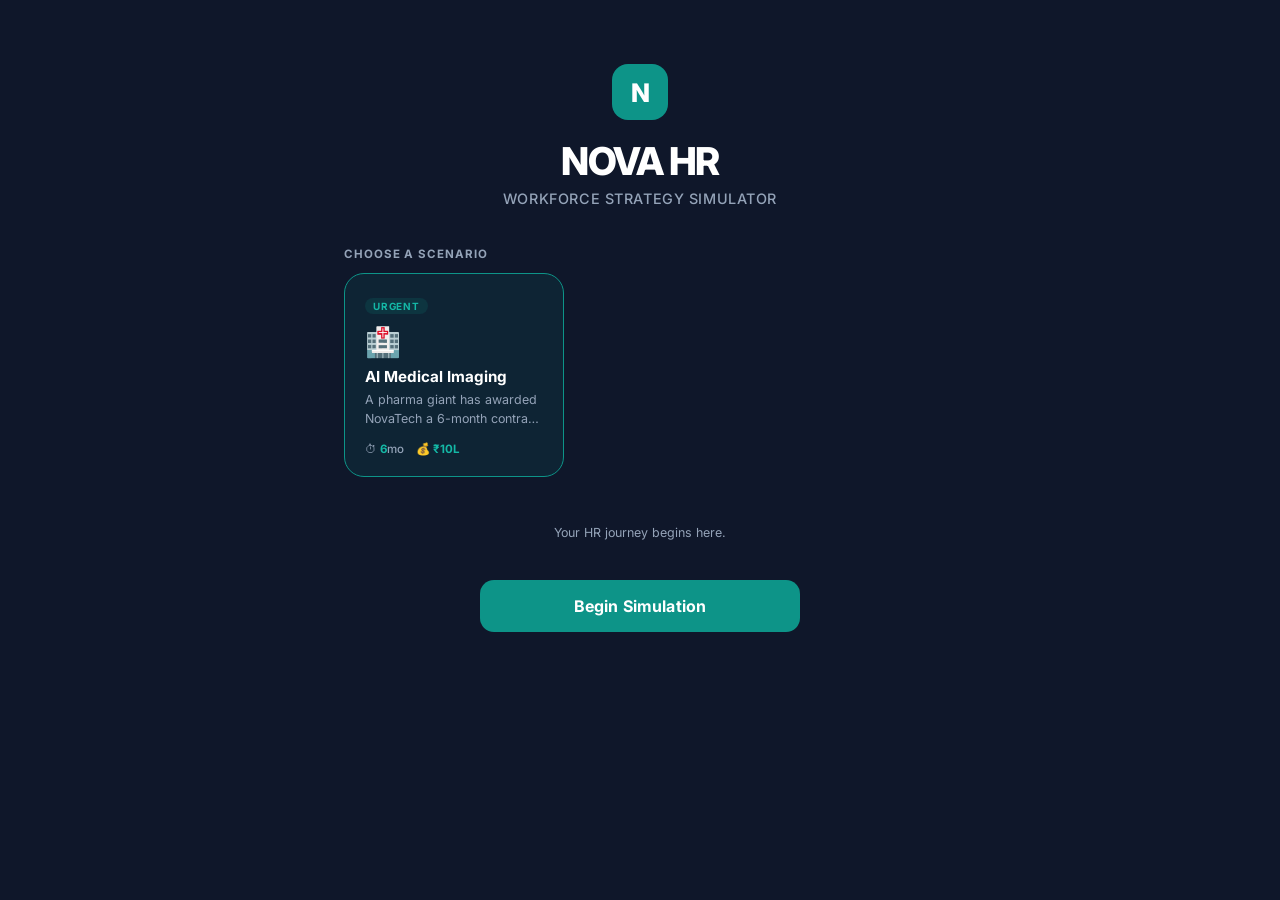
==== commit 56fb3831: "Stabilize simulation engine, add training modal, fix state leaks" ====
--- a/index.html
+++ b/index.html
@@ -9,6 +9,7 @@
   <link rel="preconnect" href="https://fonts.gstatic.com" crossorigin>
   <link href="https://fonts.googleapis.com/css2?family=Inter:wght@400;500;600;700;800&display=swap" rel="stylesheet">
   <link rel="stylesheet" href="./css/style.css">
+  <link rel="stylesheet" href="./css/modal.css">
 </head>
 <body>
 
@@ -32,23 +33,12 @@
       <div class="scenario-scroll" id="scenario-grid"></div>
     </div>
 
-    <!-- Difficulty -->
-    <div class="intro-section">
-      <p class="section-eyebrow">Difficulty</p>
-      <div class="seg-control" id="diff-control">
-        <button class="seg-btn active" data-diff="beginner">Beginner</button>
-        <button class="seg-btn" data-diff="manager">Manager</button>
-        <button class="seg-btn" data-diff="chro">CHRO</button>
-      </div>
-    </div>
-
     <!-- Journey Stats -->
     <div id="intro-journey" class="journey-row"></div>
 
     <!-- CTA -->
     <div class="intro-cta">
       <button id="btn-start-simulation" class="btn-hero">Begin Simulation</button>
-      <button id="btn-random-scenario" class="btn-ghost-sm">🎲 Random</button>
     </div>
 
   </div>
--- a/css/modal.css
+++ b/css/modal.css
@@ -0,0 +1,173 @@
+/* MODAL STYLES */
+#modal-overlay {
+  position: fixed;
+  inset: 0;
+  background: rgba(15, 23, 42, 0.85);
+  backdrop-filter: blur(4px);
+  z-index: 9999;
+  display: flex;
+  align-items: flex-end; /* Bottom sheet on mobile */
+  justify-content: center;
+  transition: opacity 0.3s ease;
+}
+
+#modal-overlay.hidden {
+  display: none;
+  opacity: 0;
+  pointer-events: none;
+}
+
+#modal-box {
+  background: var(--surface);
+  width: 100%;
+  max-width: 600px;
+  max-height: 90vh;
+  overflow-y: auto;
+  border-radius: var(--r-xl) var(--r-xl) 0 0;
+  box-shadow: 0 -10px 40px rgba(0,0,0,0.2);
+  position: relative;
+  animation: slideUp 0.3s cubic-bezier(0.16, 1, 0.3, 1);
+  padding-bottom: env(safe-area-inset-bottom);
+}
+
+@keyframes slideUp {
+  from { transform: translateY(100%); }
+  to { transform: translateY(0); }
+}
+
+@media (min-width: 640px) {
+  #modal-overlay {
+    align-items: center;
+  }
+  #modal-box {
+    border-radius: var(--r-xl);
+    animation: zoomIn 0.3s cubic-bezier(0.16, 1, 0.3, 1);
+  }
+  @keyframes zoomIn {
+    from { transform: scale(0.95); opacity: 0; }
+    to { transform: scale(1); opacity: 1; }
+  }
+}
+
+.modal-handle {
+  width: 40px;
+  height: 4px;
+  background: var(--gray-300);
+  border-radius: 2px;
+  margin: 12px auto;
+}
+
+@media (min-width: 640px) {
+  .modal-handle { display: none; }
+}
+
+.modal-inner {
+  padding: 0 24px 24px 24px;
+}
+
+@media (min-width: 640px) {
+  .modal-inner { padding: 32px; }
+}
+
+.modal-close-btn {
+  position: absolute;
+  top: 16px;
+  right: 16px;
+  width: 32px;
+  height: 32px;
+  border-radius: 50%;
+  background: var(--gray-100);
+  border: none;
+  font-size: 1.1rem;
+  color: var(--text-soft);
+  cursor: pointer;
+  display: flex;
+  align-items: center;
+  justify-content: center;
+  transition: all 0.2s;
+}
+.modal-close-btn:hover {
+  background: var(--gray-200);
+  color: var(--text);
+}
+
+.modal-title {
+  font-size: 1.5rem;
+  font-weight: 800;
+  color: var(--text);
+  margin-bottom: 4px;
+  padding-right: 40px;
+}
+.modal-sub {
+  font-size: 0.95rem;
+  color: var(--text-soft);
+  margin-bottom: 24px;
+}
+
+.modal-attr-grid {
+  display: grid;
+  grid-template-columns: 1fr 1fr;
+  gap: 16px;
+  margin-bottom: 24px;
+  background: var(--gray-50);
+  padding: 16px;
+  border-radius: var(--r-md);
+}
+
+.modal-attr-lbl {
+  font-size: 0.72rem;
+  font-weight: 700;
+  text-transform: uppercase;
+  color: var(--text-muted);
+  margin-bottom: 4px;
+}
+.modal-attr-val {
+  font-size: 1rem;
+  font-weight: 700;
+  color: var(--text);
+}
+
+.modal-attr-val.good { color: var(--emerald); }
+.modal-attr-val.warn { color: var(--amber); }
+.modal-attr-val.bad  { color: var(--coral); }
+.modal-attr-val.info { color: var(--blue); }
+
+.modal-section-title {
+  font-size: 0.85rem;
+  font-weight: 700;
+  color: var(--text);
+  margin: 24px 0 12px 0;
+  text-transform: uppercase;
+  letter-spacing: 0.05em;
+}
+
+.modal-divider {
+  height: 1px;
+  background: var(--border);
+  margin: 24px 0;
+}
+
+.modal-actions {
+  display: flex;
+  flex-direction: column;
+  gap: 12px;
+  margin-top: 32px;
+}
+@media (min-width: 640px) {
+  .modal-actions {
+    flex-direction: row-reverse;
+  }
+  .modal-actions .btn-primary { flex: 2; }
+  .modal-actions .btn-ghost { flex: 1; }
+}
+
+.emp-trained-note {
+  font-size: 0.85rem;
+  font-weight: 600;
+  color: var(--teal);
+  background: rgba(13,148,136,0.1);
+  padding: 8px 12px;
+  border-radius: var(--r-sm);
+  display: inline-block;
+  margin-right: 8px;
+}
